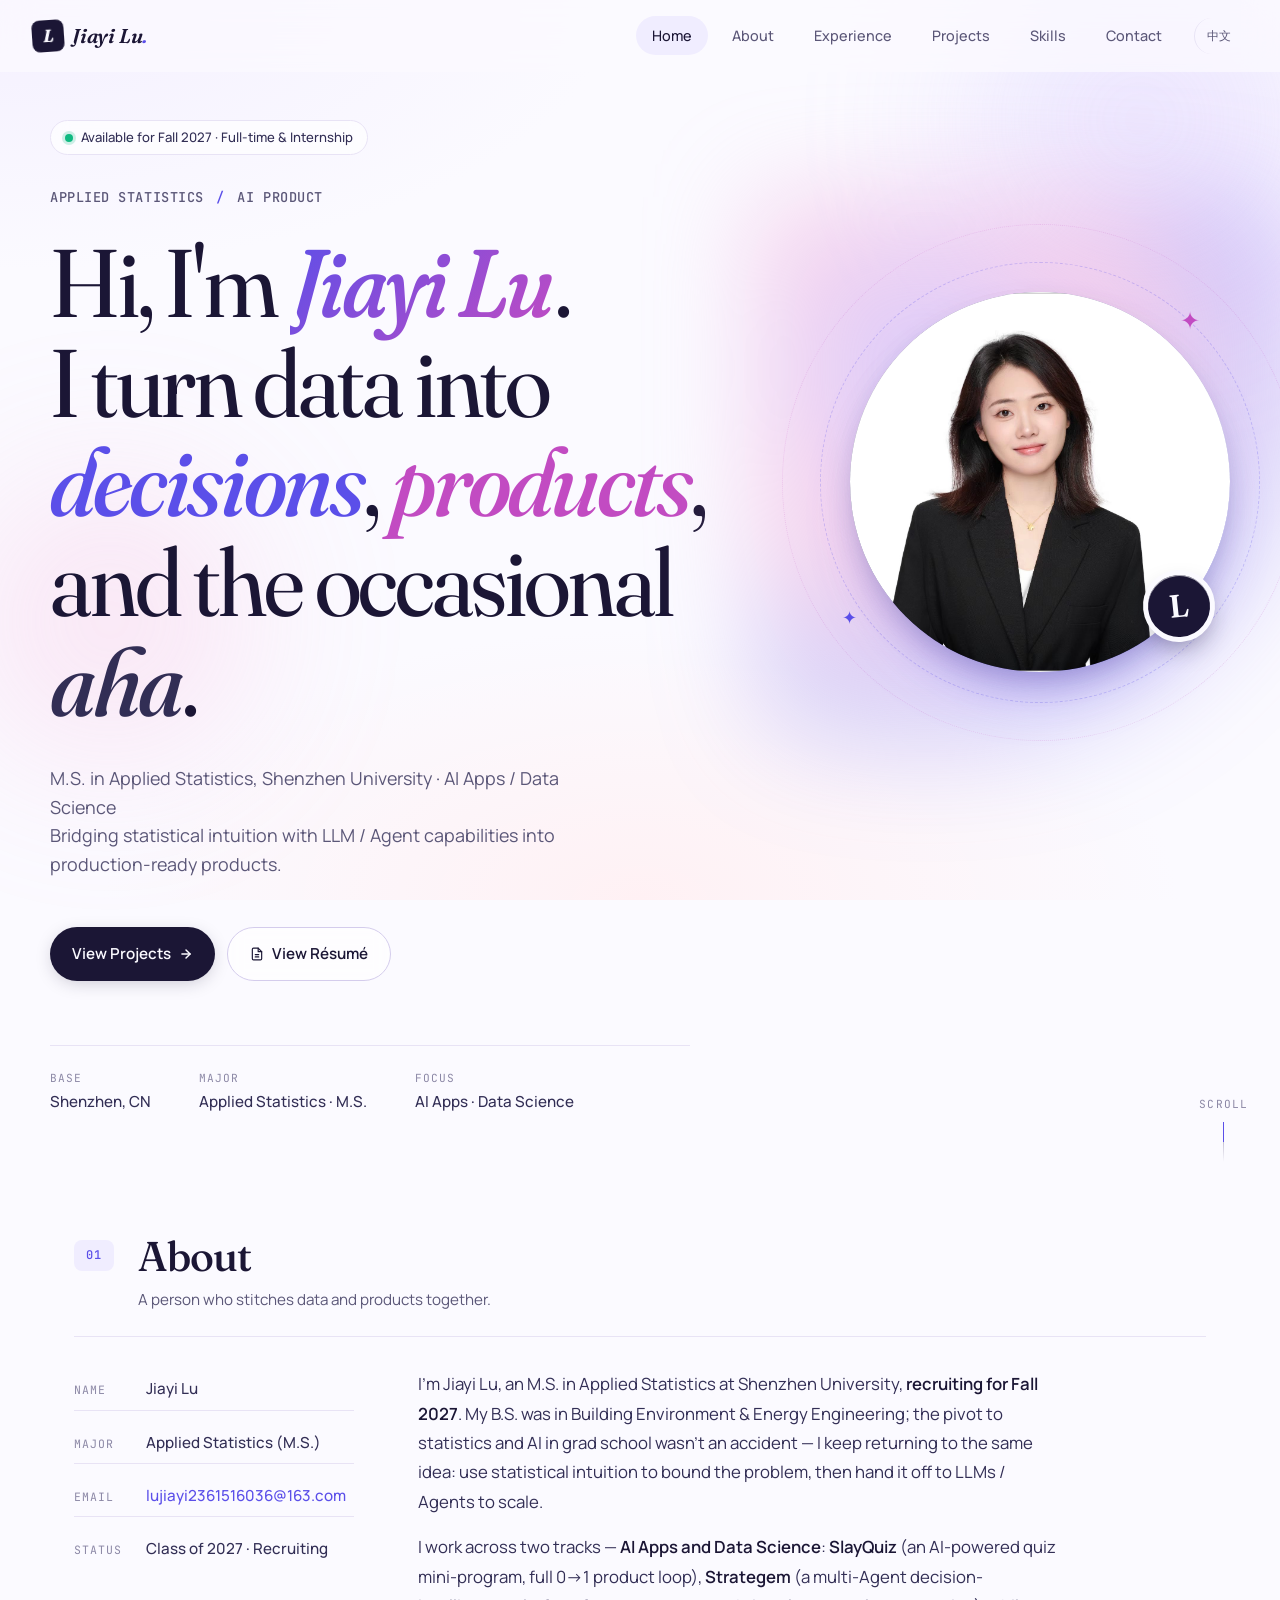
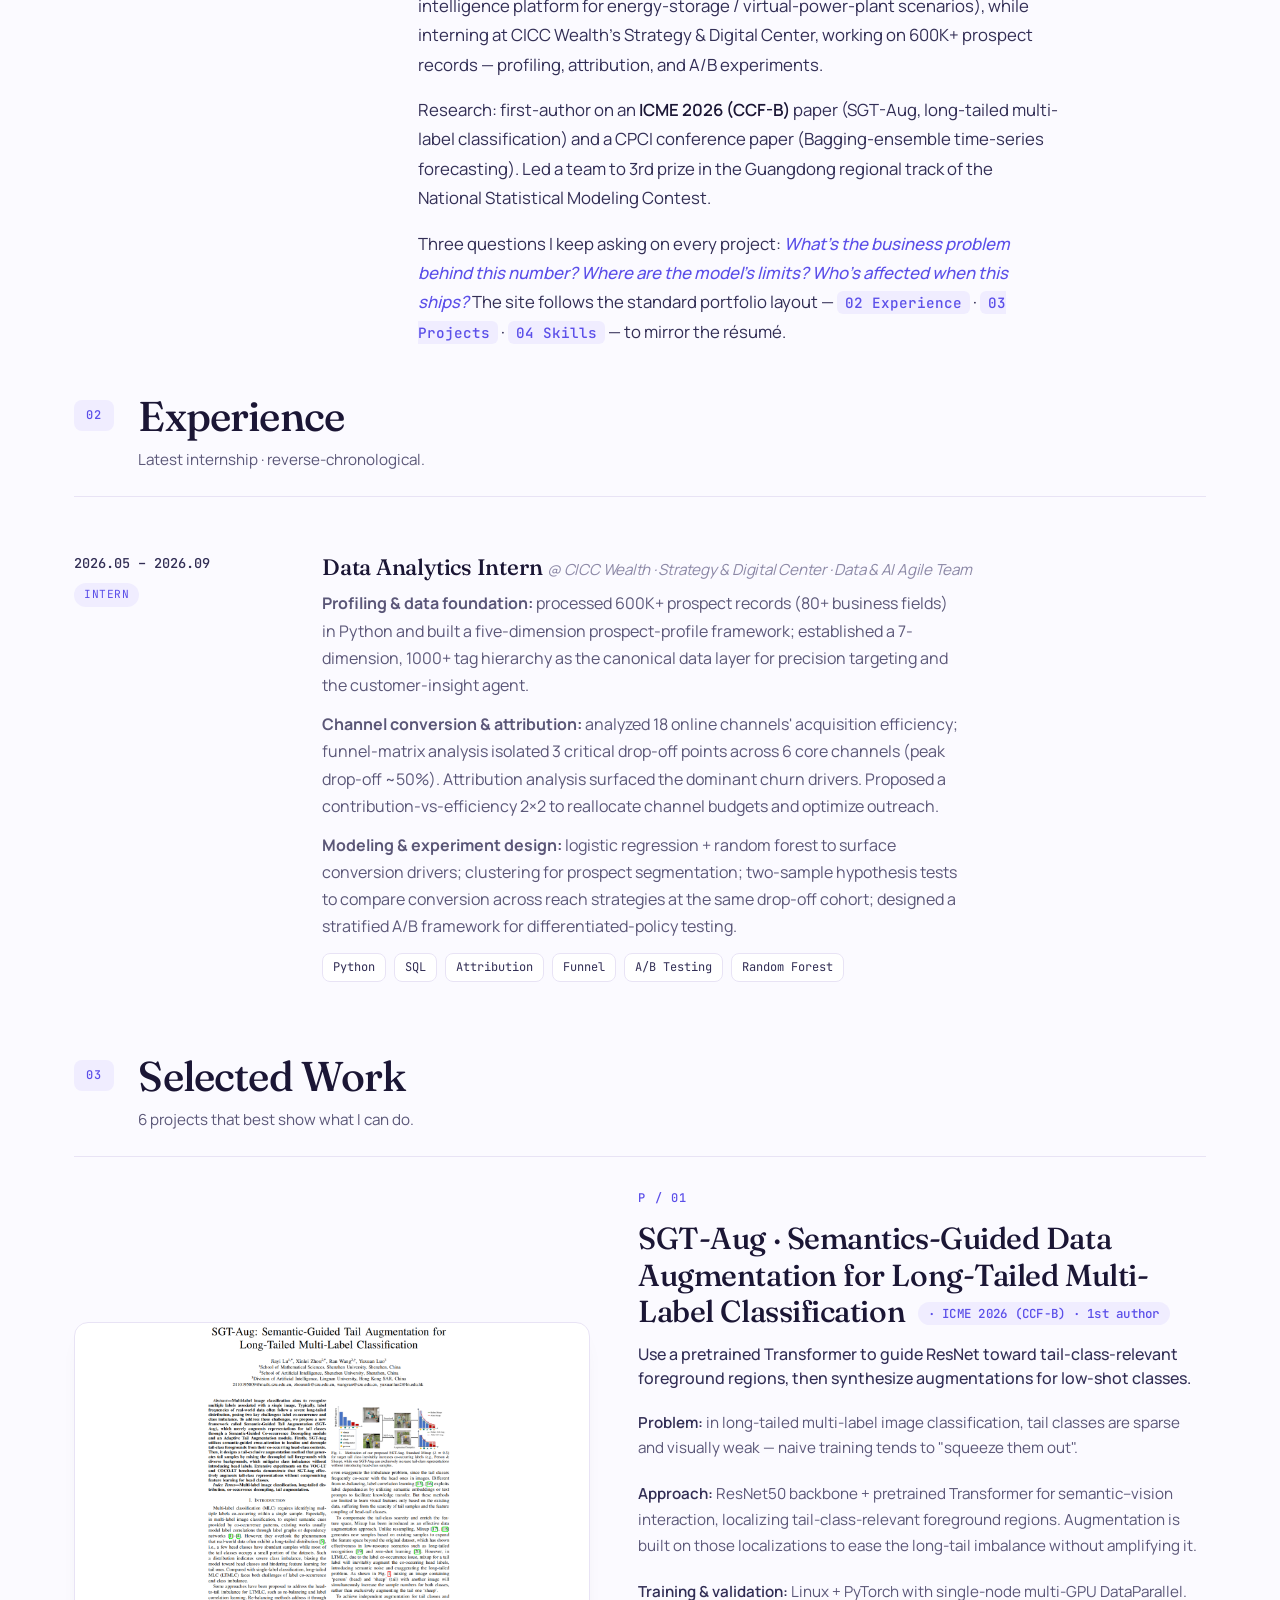
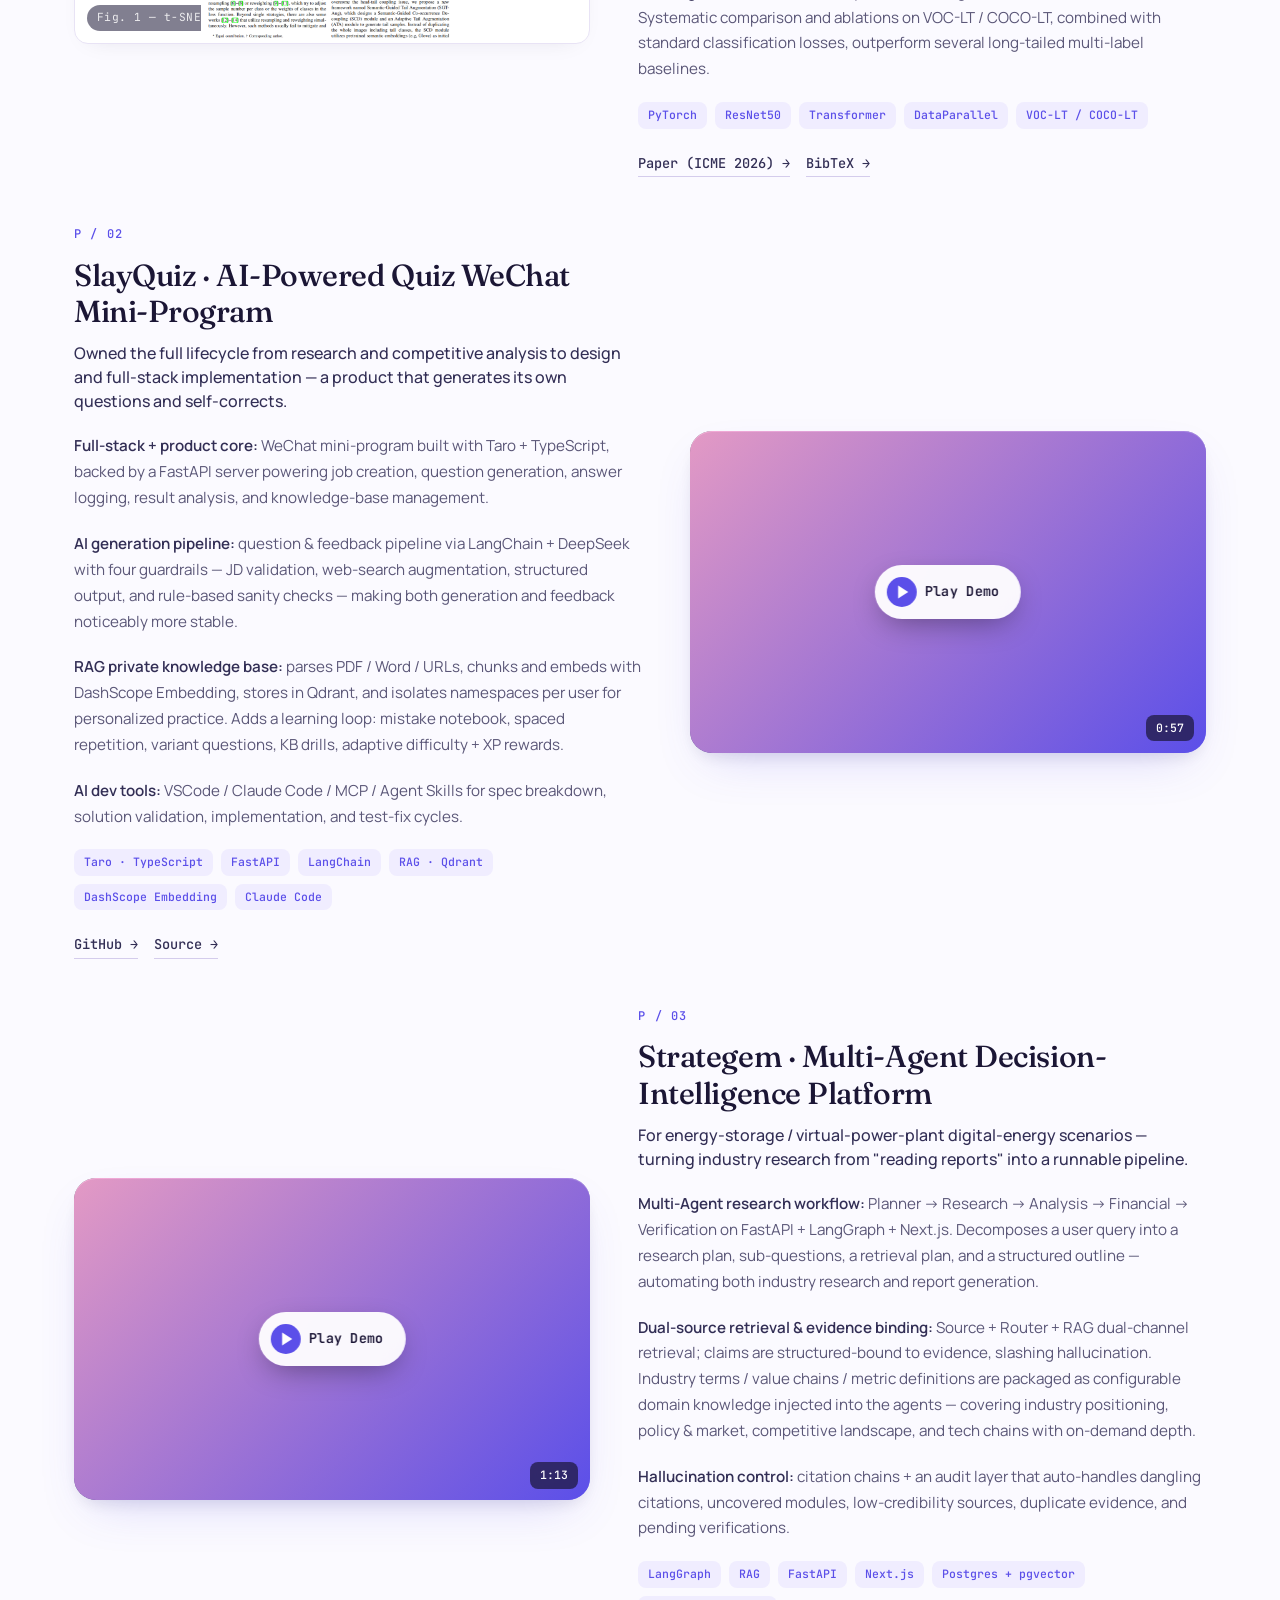
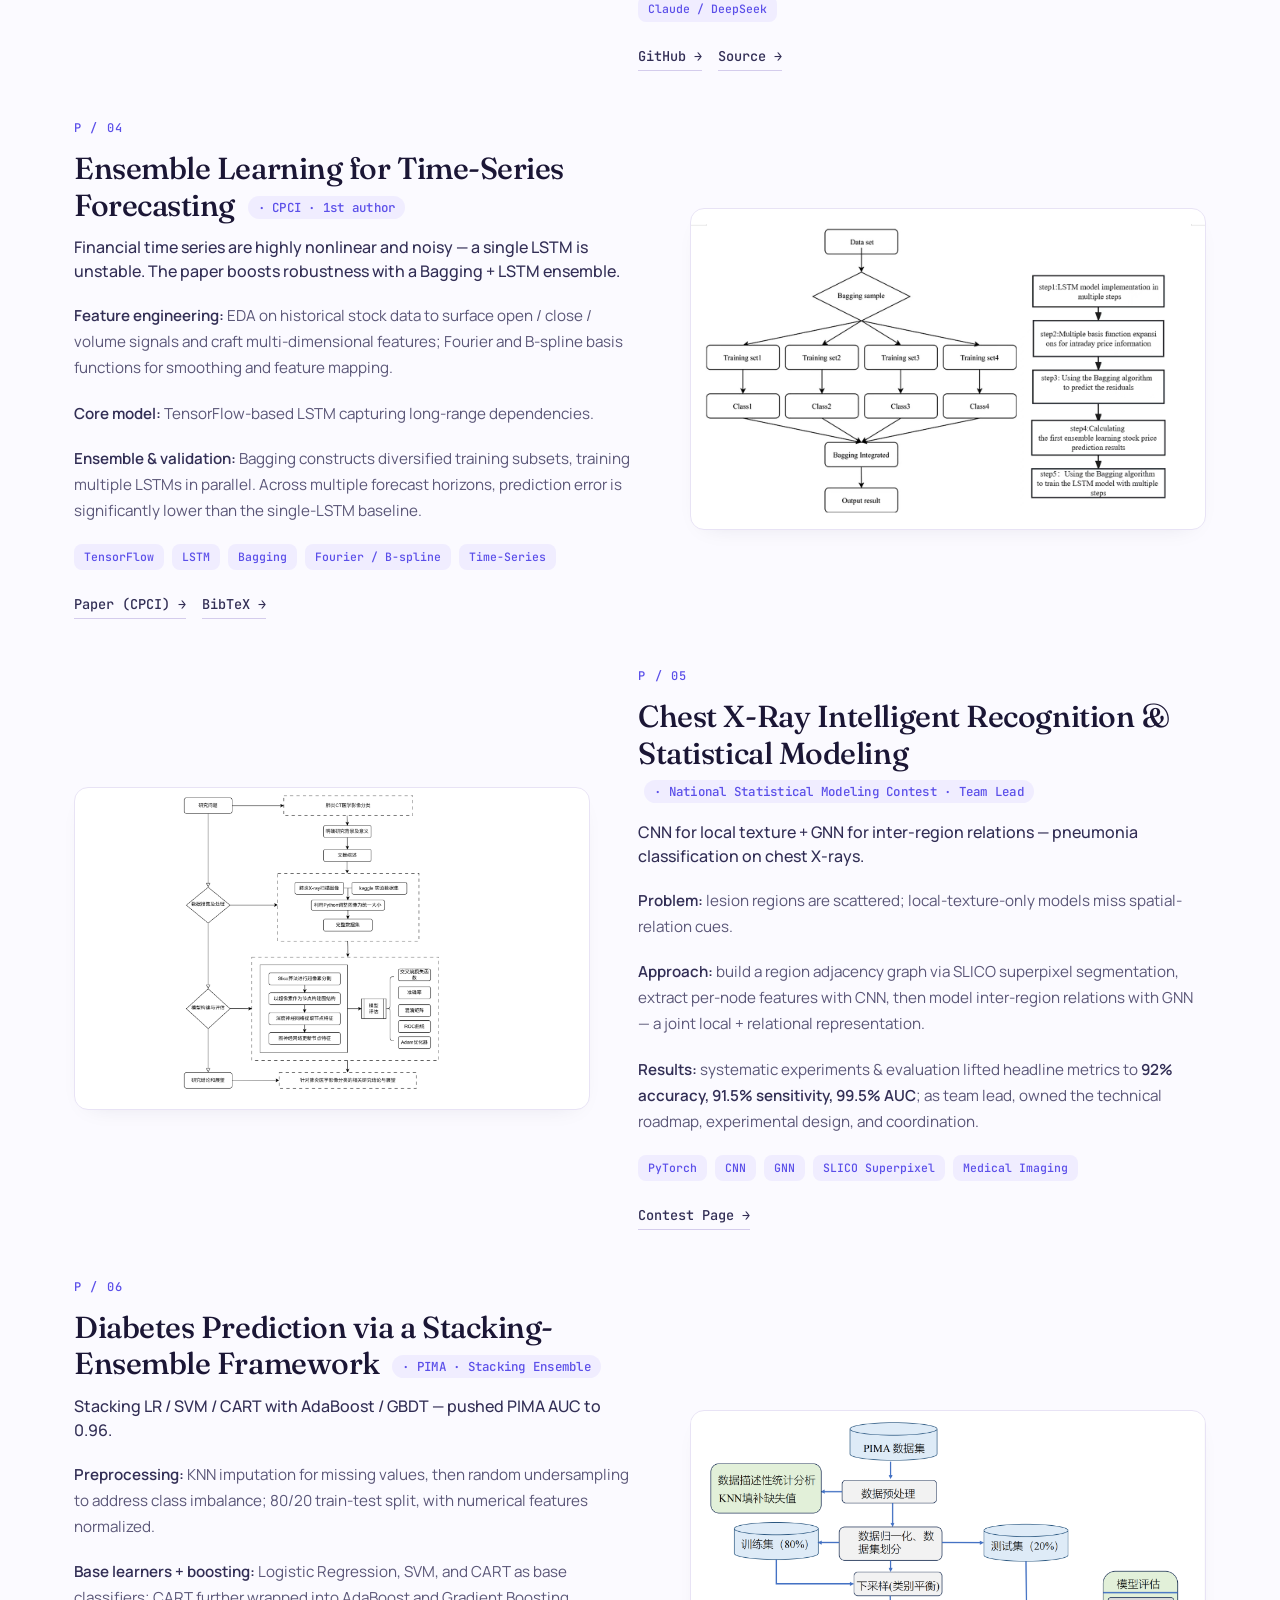
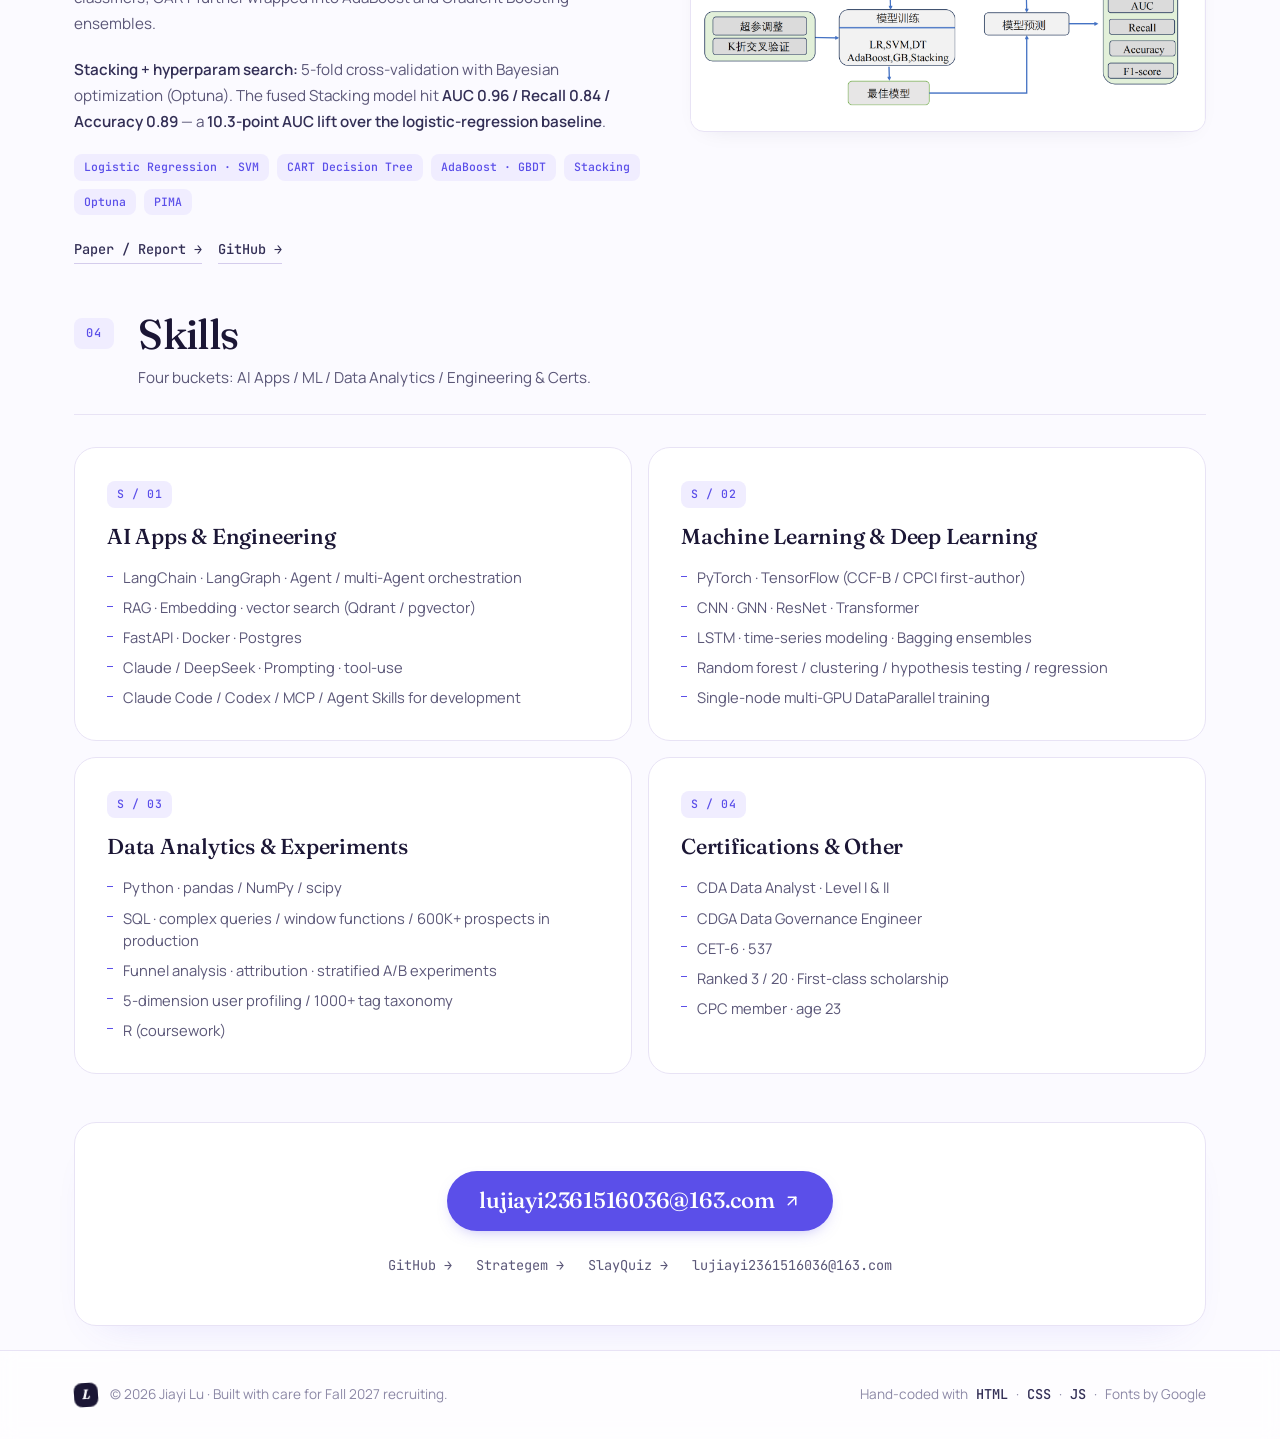
==== en.html @ 05c16c8a "fix: View Resume now shows the resume image (jpg), not PDF iframe - Switched data-resume-src from .p" ====
<!DOCTYPE html>
<html lang="en">
<head>
    <meta charset="UTF-8" />
    <meta name="viewport" content="width=device-width, initial-scale=1.0" />
    <title>Jiayi Lu — AI Apps / Data Science / Applied Stats</title>
    <meta name="description" content="M.S. in Applied Statistics at Shenzhen University · AI Apps / Data Science. Bridging statistical intuition with LLM / Agent capabilities into production-ready products." />
    <link rel="icon" href="data:image/svg+xml,%3Csvg xmlns='http://www.w3.org/2000/svg' viewBox='0 0 100 100'%3E%3Ctext y='.9em' font-size='90' font-family='serif' font-weight='700'%3EL%3C/text%3E%3C/svg%3E" />

    <!-- Fonts -->
    <link rel="preconnect" href="https://fonts.googleapis.com" />
    <link rel="preconnect" href="https://fonts.gstatic.com" crossorigin />
    <link
        href="https://fonts.googleapis.com/css2?family=Fraunces:opsz,wght,SOFT,WONK@9..144,300..900,0..100,0..1&family=Manrope:wght@300;400;500;600;700&family=JetBrains+Mono:wght@400;500&family=Noto+Sans+SC:wght@300;400;500;600;700&display=swap"
        rel="stylesheet"
    />

    <link rel="stylesheet" href="styles.css" />
</head>
<body>
    <!-- Decorative grain overlay (avoids flat AI gradient look) -->
    <div class="grain-overlay" aria-hidden="true"></div>

    <!-- Decorative gradient blobs -->
    <div class="bg-blob bg-blob-1" aria-hidden="true"></div>
    <div class="bg-blob bg-blob-2" aria-hidden="true"></div>

    <!-- ============================================ -->
    <!-- HEADER — Top-right module navigation          -->
    <!-- ============================================ -->
    <header class="site-header">
        <a href="#home" class="brand" aria-label="Back to top">
            <span class="brand-mark">L</span>
            <span class="brand-text">Jiayi Lu<span class="brand-dot">.</span></span>
        </a>

        <nav class="site-nav" aria-label="Primary navigation">
            <a href="#home" class="nav-link active">Home</a>
            <a href="#about" class="nav-link">About</a>
            <a href="#experience" class="nav-link">Experience</a>
            <a href="#projects" class="nav-link">Projects</a>
            <a href="#skills" class="nav-link">Skills</a>
            <a href="#contact" class="nav-link">Contact</a>
            <a href="index.html" class="nav-link nav-link-lang" hreflang="zh-CN">中文</a>
        </nav>

        <button class="nav-toggle" aria-label="Open menu" aria-expanded="false">
            <span></span><span></span><span></span>
        </button>
    </header>

    <main>
        <!-- ============================================ -->
        <!-- HERO                                          -->
        <!-- ============================================ -->
        <section id="home" class="hero">
            <div class="hero-inner">
                <div class="hero-content">
                    <div class="hero-status" data-anim="fade-up">
                        <span class="status-dot" aria-hidden="true"></span>
                        <span>Available for Fall 2027 · Full-time & Internship</span>
                    </div>

                    <p class="hero-eyebrow" data-anim="fade-up" data-delay="100">
                        Applied Statistics <span class="hero-divider">/</span> AI Product
                    </p>

                    <div class="hero-title-row">
                        <h1 class="hero-title" data-anim="fade-up" data-delay="200">
                            <span class="hero-line">Hi, I'm <em class="hero-name">Jiayi Lu</em>.</span>
                            <span class="hero-line">I turn data into</span>
                            <span class="hero-line">
                                <span class="hero-accent">decisions</span>,
                                <span class="hero-accent-2">products</span>,
                            </span>
                            <span class="hero-line">and the occasional <em class="hero-italic">aha</em>.</span>
                        </h1>

                        <div class="hero-portrait" data-anim="fade-up" data-delay="300">
                            <div class="portrait-decor" aria-hidden="true">
                                <span class="portrait-ring portrait-ring-1"></span>
                                <span class="portrait-ring portrait-ring-2"></span>
                                <span class="portrait-glow"></span>
                                <span class="portrait-sparkle portrait-sparkle-1">✦</span>
                                <span class="portrait-sparkle portrait-sparkle-2">✦</span>
                            </div>
                            <div class="portrait-frame">
                                <img src="assets/avatar.jpg" alt="Jiayi Lu portrait" class="portrait-img" />
                            </div>
                            <span class="portrait-tag" aria-label="L monogram">
                                <em>L</em>
                            </span>
                        </div>
                    </div>

                    <p class="hero-tagline" data-anim="fade-up" data-delay="300">
                        M.S. in Applied Statistics, Shenzhen University · AI Apps / Data Science<br />
                        Bridging statistical intuition with LLM / Agent capabilities into production-ready products.
                    </p>

                    <div class="hero-ctas" data-anim="fade-up" data-delay="400">
                        <a href="#projects" class="btn btn-primary">
                            <span>View Projects</span>
                            <svg width="14" height="14" viewBox="0 0 24 24" fill="none" stroke="currentColor" stroke-width="2.5" stroke-linecap="round" stroke-linejoin="round" aria-hidden="true"><line x1="5" y1="12" x2="19" y2="12"></line><polyline points="12 5 19 12 12 19"></polyline></svg>
                        </a>
                        <button type="button" class="btn btn-ghost" data-resume data-resume-src="assets/resume-zh.jpg" data-resume-title="Jiayi Lu · Résumé" data-resume-caption="Scroll to zoom · drag to pan · no download required">
                            <svg width="14" height="14" viewBox="0 0 24 24" fill="none" stroke="currentColor" stroke-width="2" stroke-linecap="round" stroke-linejoin="round" aria-hidden="true">
                                <path d="M14 2H6a2 2 0 0 0-2 2v16a2 2 0 0 0 2 2h12a2 2 0 0 0 2-2V8z"></path>
                                <polyline points="14 2 14 8 20 8"></polyline>
                                <line x1="9" y1="13" x2="15" y2="13"></line>
                                <line x1="9" y1="17" x2="15" y2="17"></line>
                            </svg>
                            <span>View Résumé</span>
                        </button>
                    </div>

                    <ul class="hero-meta" data-anim="fade-up" data-delay="500">
                        <li><span class="meta-label">Base</span><span class="meta-value">Shenzhen, CN</span></li>
                        <li><span class="meta-label">Major</span><span class="meta-value">Applied Statistics · M.S.</span></li>
                        <li><span class="meta-label">Focus</span><span class="meta-value">AI Apps · Data Science</span></li>
                    </ul>
                </div>
            </div>

            <a href="#about" class="hero-scroll" aria-label="Scroll down">
                <span>Scroll</span>
                <span class="scroll-line" aria-hidden="true"></span>
            </a>
        </section>

        <!-- ============================================ -->
        <!-- ABOUT                                          -->
        <!-- ============================================ -->
        <section id="about" class="section about">
            <div class="container">
                <div class="section-head">
                    <span class="section-num">01</span>
                    <div>
                        <h2 class="section-title">About</h2>
                        <p class="section-sub">A person who stitches data and products together.</p>
                    </div>
                </div>

                <div class="about-grid">
                    <aside class="about-meta">
                        <dl>
                            <div><dt>Name</dt><dd>Jiayi Lu</dd></div>
                            <div><dt>Major</dt><dd>Applied Statistics (M.S.)</dd></div>
                            <div><dt>Email</dt><dd><a href="mailto:lujiayi2361516036@163.com">lujiayi2361516036@163.com</a></dd></div>
                            <div><dt>Status</dt><dd>Class of 2027 · Recruiting</dd></div>
                        </dl>
                    </aside>

                    <div class="about-text">
                        <p>
                            I'm Jiayi Lu, an M.S. in Applied Statistics at Shenzhen University, <strong>recruiting for Fall 2027</strong>.
                            My B.S. was in Building Environment &amp; Energy Engineering; the pivot to statistics and AI in grad school wasn't an accident — I keep returning to the same idea: use statistical intuition to bound the problem, then hand it off to LLMs / Agents to scale.
                        </p>
                        <p>
                            I work across two tracks — <strong>AI Apps and Data Science</strong>:
                            <strong>SlayQuiz</strong> (an AI-powered quiz mini-program, full 0→1 product loop),
                            <strong>Strategem</strong> (a multi-Agent decision-intelligence platform for energy-storage / virtual-power-plant scenarios), while interning at CICC Wealth's Strategy &amp; Digital Center, working on 600K+ prospect records — profiling, attribution, and A/B experiments.
                        </p>
                        <p>
                            Research: first-author on an <strong>ICME 2026 (CCF-B)</strong> paper (SGT-Aug, long-tailed multi-label classification) and a CPCI conference paper (Bagging-ensemble time-series forecasting). Led a team to 3rd prize in the Guangdong regional track of the National Statistical Modeling Contest.
                        </p>
                        <p>
                            Three questions I keep asking on every project: <em>What's the business problem behind this number?</em>
                            <em>Where are the model's limits?</em> <em>Who's affected when this ships?</em>
                            The site follows the standard portfolio layout — <span class="inline-num">02 Experience</span> ·
                            <span class="inline-num">03 Projects</span> ·
                            <span class="inline-num">04 Skills</span> — to mirror the résumé.
                        </p>
                    </div>
                </div>
            </div>
        </section>

        <!-- ============================================ -->
        <!-- EXPERIENCE                                      -->
        <!-- ============================================ -->
        <section id="experience" class="section experience">
            <div class="container">
                <div class="section-head">
                    <span class="section-num">02</span>
                    <div>
                        <h2 class="section-title">Experience</h2>
                        <p class="section-sub">Latest internship · reverse-chronological.</p>
                    </div>
                </div>

                <ol class="exp-list">
                    <li class="exp-item">
                        <div class="exp-period">
                            <span class="exp-year">2026.05 – 2026.09</span>
                            <span class="exp-tag">Intern</span>
                        </div>
                        <div class="exp-body">
                            <h3 class="exp-role">Data Analytics Intern <span class="exp-at">@ CICC Wealth · Strategy &amp; Digital Center · Data &amp; AI Agile Team</span></h3>
                            <p class="exp-desc">
                                <strong>Profiling &amp; data foundation:</strong> processed 600K+ prospect records (80+ business fields) in Python and built a five-dimension prospect-profile framework; established a 7-dimension, 1000+ tag hierarchy as the canonical data layer for precision targeting and the customer-insight agent.
                            </p>
                            <p class="exp-desc">
                                <strong>Channel conversion &amp; attribution:</strong> analyzed 18 online channels' acquisition efficiency; funnel-matrix analysis isolated 3 critical drop-off points across 6 core channels (peak drop-off ~50%). Attribution analysis surfaced the dominant churn drivers. Proposed a contribution-vs-efficiency 2×2 to reallocate channel budgets and optimize outreach.
                            </p>
                            <p class="exp-desc">
                                <strong>Modeling &amp; experiment design:</strong> logistic regression + random forest to surface conversion drivers; clustering for prospect segmentation; two-sample hypothesis tests to compare conversion across reach strategies at the same drop-off cohort; designed a stratified A/B framework for differentiated-policy testing.
                            </p>
                            <ul class="exp-tags">
                                <li>Python</li>
                                <li>SQL</li>
                                <li>Attribution</li>
                                <li>Funnel</li>
                                <li>A/B Testing</li>
                                <li>Random Forest</li>
                            </ul>
                        </div>
                    </li>
                </ol>
            </div>
        </section>

        <!-- ============================================ -->
        <!-- PROJECTS                                        -->
        <!-- ============================================ -->
        <section id="projects" class="section projects">
            <div class="container">
                <div class="section-head">
                    <span class="section-num">03</span>
                    <div>
                        <h2 class="section-title">Selected Work</h2>
                        <p class="section-sub">6 projects that best show what I can do.</p>
                    </div>
                </div>

                <ul class="project-list">

                    <!-- P/01  SGT-Aug — ICME 2026 CCF-B (paper figure) -->
                    <li class="project-item">
                        <div class="project-visual project-visual--img" data-lightbox="image" data-lightbox-src="assets/projects/sgt-aug-figure.png" data-lightbox-caption="SGT-Aug · Fig. 1 — t-SNE &amp; Class Activation">
                            <img src="assets/projects/sgt-aug-figure.png" alt="SGT-Aug paper figure: t-SNE embedding (left) and class activation (right)" loading="lazy" />
                            <span class="project-visual-caption">Fig. 1 — t-SNE &amp; Class Activation</span>
                            <span class="project-zoom" aria-hidden="true">
                                <svg width="12" height="12" viewBox="0 0 24 24" fill="none" stroke="currentColor" stroke-width="2.2" stroke-linecap="round" stroke-linejoin="round"><circle cx="11" cy="11" r="7"></circle><line x1="21" y1="21" x2="16.65" y2="16.65"></line><line x1="11" y1="8" x2="11" y2="14"></line><line x1="8" y1="11" x2="14" y2="11"></line></svg>
                                View
                            </span>
                        </div>
                        <div class="project-info">
                            <span class="project-num">P / 01</span>
                            <h3 class="project-title">SGT-Aug · Semantics-Guided Data Augmentation for Long-Tailed Multi-Label Classification <span class="project-pub">· ICME 2026 (CCF-B) · 1st author</span></h3>
                            <p class="project-sub">Use a pretrained Transformer to guide ResNet toward tail-class-relevant foreground regions, then synthesize augmentations for low-shot classes.</p>
                            <p class="project-desc">
                                <strong>Problem:</strong> in long-tailed multi-label image classification, tail classes are sparse and visually weak — naive training tends to "squeeze them out".
                            </p>
                            <p class="project-desc">
                                <strong>Approach:</strong> ResNet50 backbone + pretrained Transformer for semantic–vision interaction, localizing tail-class-relevant foreground regions. Augmentation is built on those localizations to ease the long-tail imbalance without amplifying it.
                            </p>
                            <p class="project-desc">
                                <strong>Training &amp; validation:</strong> Linux + PyTorch with single-node multi-GPU DataParallel. Systematic comparison and ablations on VOC-LT / COCO-LT, combined with standard classification losses, outperform several long-tailed multi-label baselines.
                            </p>
                            <ul class="project-tags">
                                <li>PyTorch</li>
                                <li>ResNet50</li>
                                <li>Transformer</li>
                                <li>DataParallel</li>
                                <li>VOC-LT / COCO-LT</li>
                            </ul>
                            <div class="project-links">
                                <a href="#" class="project-link">Paper (ICME 2026) →</a>
                                <a href="#" class="project-link project-link-external">BibTeX →</a>
                            </div>
                        </div>
                    </li>

                    <!-- P/02  SlayQuiz — WeChat mini-program (with video) -->
                    <li class="project-item">
                        <div class="project-visual project-visual--video" data-lightbox="video" data-lightbox-src="assets/videos/slayquiz-demo.mp4" data-lightbox-title="SlayQuiz · AI-Powered Quiz WeChat Mini-Program Demo" data-lightbox-caption="AI question generation → answering → mistake book + adaptive difficulty · full flow 0:57">
                            <video
                                class="project-video"
                                poster=""
                                preload="metadata"
                                playsinline
                                muted
                                controls
                                data-project-video
                            >
                                <source src="assets/videos/slayquiz-demo.mp4" type="video/mp4" />
                                Your browser does not support the video tag.
                            </video>

                            <button type="button" class="project-play" data-play aria-label="Play SlayQuiz demo video">
                                <span class="play-icon" aria-hidden="true">
                                    <svg width="22" height="22" viewBox="0 0 24 24" fill="currentColor">
                                        <path d="M8 5v14l11-7z"/>
                                    </svg>
                                </span>
                                <span class="play-text">Play Demo</span>
                            </button>

                            <span class="project-time" aria-hidden="true">0:57</span>

                            <span class="project-zoom" aria-hidden="true">
                                <svg width="12" height="12" viewBox="0 0 24 24" fill="none" stroke="currentColor" stroke-width="2.2" stroke-linecap="round" stroke-linejoin="round"><polyline points="15 3 21 3 21 9"></polyline><polyline points="9 21 3 21 3 15"></polyline><line x1="21" y1="3" x2="14" y2="10"></line><line x1="3" y1="21" x2="10" y2="14"></line></svg>
                                Full
                            </span>
                        </div>
                        <div class="project-info">
                            <span class="project-num">P / 02</span>
                            <h3 class="project-title">SlayQuiz · AI-Powered Quiz WeChat Mini-Program</h3>
                            <p class="project-sub">Owned the full lifecycle from research and competitive analysis to design and full-stack implementation — a product that generates its own questions and self-corrects.</p>
                            <p class="project-desc">
                                <strong>Full-stack + product core:</strong> WeChat mini-program built with Taro + TypeScript, backed by a FastAPI server powering job creation, question generation, answer logging, result analysis, and knowledge-base management.
                            </p>
                            <p class="project-desc">
                                <strong>AI generation pipeline:</strong> question &amp; feedback pipeline via LangChain + DeepSeek with four guardrails — JD validation, web-search augmentation, structured output, and rule-based sanity checks — making both generation and feedback noticeably more stable.
                            </p>
                            <p class="project-desc">
                                <strong>RAG private knowledge base:</strong> parses PDF / Word / URLs, chunks and embeds with DashScope Embedding, stores in Qdrant, and isolates namespaces per user for personalized practice. Adds a learning loop: mistake notebook, spaced repetition, variant questions, KB drills, adaptive difficulty + XP rewards.
                            </p>
                            <p class="project-desc">
                                <strong>AI dev tools:</strong> VSCode / Claude Code / MCP / Agent Skills for spec breakdown, solution validation, implementation, and test-fix cycles.
                            </p>
                            <ul class="project-tags">
                                <li>Taro · TypeScript</li>
                                <li>FastAPI</li>
                                <li>LangChain</li>
                                <li>RAG · Qdrant</li>
                                <li>DashScope Embedding</li>
                                <li>Claude Code</li>
                            </ul>
                            <div class="project-links">
                                <a href="https://github.com/luck67-svg/SlayQuiz.git" target="_blank" rel="noopener noreferrer" class="project-link">GitHub →</a>
                                <a href="https://github.com/luck67-svg/SlayQuiz.git" target="_blank" rel="noopener noreferrer" class="project-link project-link-external">Source →</a>
                            </div>
                        </div>
                    </li>

                    <!-- P/03  Strategem — Multi-Agent Platform (with video) -->
                    <li class="project-item">
                        <div class="project-visual project-visual--video" data-lightbox="video" data-lightbox-src="assets/videos/strategem-demo.mp4" data-lightbox-title="Strategem · Multi-Agent Decision-Intelligence Platform Demo" data-lightbox-caption="Planner → Research → Analysis → Financial → Verification · multi-Agent pipeline 1:13">
                            <video
                                class="project-video"
                                poster=""
                                preload="metadata"
                                playsinline
                                muted
                                controls
                                data-project-video
                            >
                                <source src="assets/videos/strategem-demo.mp4" type="video/mp4" />
                                Your browser does not support the video tag.
                            </video>

                            <button type="button" class="project-play" data-play aria-label="Play Strategem demo video">
                                <span class="play-icon" aria-hidden="true">
                                    <svg width="22" height="22" viewBox="0 0 24 24" fill="currentColor">
                                        <path d="M8 5v14l11-7z"/>
                                    </svg>
                                </span>
                                <span class="play-text">Play Demo</span>
                            </button>

                            <span class="project-time" aria-hidden="true">1:13</span>

                            <span class="project-zoom" aria-hidden="true">
                                <svg width="12" height="12" viewBox="0 0 24 24" fill="none" stroke="currentColor" stroke-width="2.2" stroke-linecap="round" stroke-linejoin="round"><polyline points="15 3 21 3 21 9"></polyline><polyline points="9 21 3 21 3 15"></polyline><line x1="21" y1="3" x2="14" y2="10"></line><line x1="3" y1="21" x2="10" y2="14"></line></svg>
                                Full
                            </span>
                        </div>
                        <div class="project-info">
                            <span class="project-num">P / 03</span>
                            <h3 class="project-title">Strategem · Multi-Agent Decision-Intelligence Platform</h3>
                            <p class="project-sub">For energy-storage / virtual-power-plant digital-energy scenarios — turning industry research from "reading reports" into a runnable pipeline.</p>
                            <p class="project-desc">
                                <strong>Multi-Agent research workflow:</strong> Planner → Research → Analysis → Financial → Verification on FastAPI + LangGraph + Next.js. Decomposes a user query into a research plan, sub-questions, a retrieval plan, and a structured outline — automating both industry research and report generation.
                            </p>
                            <p class="project-desc">
                                <strong>Dual-source retrieval &amp; evidence binding:</strong> Source + Router + RAG dual-channel retrieval; claims are structured-bound to evidence, slashing hallucination. Industry terms / value chains / metric definitions are packaged as configurable domain knowledge injected into the agents — covering industry positioning, policy &amp; market, competitive landscape, and tech chains with on-demand depth.
                            </p>
                            <p class="project-desc">
                                <strong>Hallucination control:</strong> citation chains + an audit layer that auto-handles dangling citations, uncovered modules, low-credibility sources, duplicate evidence, and pending verifications.
                            </p>
                            <ul class="project-tags">
                                <li>LangGraph</li>
                                <li>RAG</li>
                                <li>FastAPI</li>
                                <li>Next.js</li>
                                <li>Postgres + pgvector</li>
                                <li>Claude / DeepSeek</li>
                            </ul>
                            <div class="project-links">
                                <a href="https://github.com/luck67-svg/Strategem.git" target="_blank" rel="noopener noreferrer" class="project-link">GitHub →</a>
                                <a href="https://github.com/luck67-svg/Strategem.git" target="_blank" rel="noopener noreferrer" class="project-link project-link-external">Source →</a>
                            </div>
                        </div>
                    </li>

                    <!-- P/04  LSTM Ensemble Time-Series Forecasting — CPCI 1st author (flowchart) -->
                    <li class="project-item">
                        <div class="project-visual project-visual--img" data-lightbox="image" data-lightbox-src="assets/projects/lstm-bagging.png" data-lightbox-caption="LSTM + Bagging ensemble time-series forecasting pipeline">
                            <img src="assets/projects/lstm-bagging.png" alt="LSTM + Bagging ensemble time-series forecasting pipeline" loading="lazy" />
                            <span class="project-zoom" aria-hidden="true">
                                <svg width="12" height="12" viewBox="0 0 24 24" fill="none" stroke="currentColor" stroke-width="2.2" stroke-linecap="round" stroke-linejoin="round"><circle cx="11" cy="11" r="7"></circle><line x1="21" y1="21" x2="16.65" y2="16.65"></line><line x1="11" y1="8" x2="11" y2="14"></line><line x1="8" y1="11" x2="14" y2="11"></line></svg>
                                View
                            </span>
                        </div>
                        <div class="project-info">
                            <span class="project-num">P / 04</span>
                            <h3 class="project-title">Ensemble Learning for Time-Series Forecasting <span class="project-pub">· CPCI · 1st author</span></h3>
                            <p class="project-sub">Financial time series are highly nonlinear and noisy — a single LSTM is unstable. The paper boosts robustness with a Bagging + LSTM ensemble.</p>
                            <p class="project-desc">
                                <strong>Feature engineering:</strong> EDA on historical stock data to surface open / close / volume signals and craft multi-dimensional features; Fourier and B-spline basis functions for smoothing and feature mapping.
                            </p>
                            <p class="project-desc">
                                <strong>Core model:</strong> TensorFlow-based LSTM capturing long-range dependencies.
                            </p>
                            <p class="project-desc">
                                <strong>Ensemble &amp; validation:</strong> Bagging constructs diversified training subsets, training multiple LSTMs in parallel. Across multiple forecast horizons, prediction error is significantly lower than the single-LSTM baseline.
                            </p>
                            <ul class="project-tags">
                                <li>TensorFlow</li>
                                <li>LSTM</li>
                                <li>Bagging</li>
                                <li>Fourier / B-spline</li>
                                <li>Time-Series</li>
                            </ul>
                            <div class="project-links">
                                <a href="#" class="project-link">Paper (CPCI) →</a>
                                <a href="#" class="project-link project-link-external">BibTeX →</a>
                            </div>
                        </div>
                    </li>

                    <!-- P/05  Chest X-Ray — National Statistical Modeling Contest (flowchart) -->
                    <li class="project-item">
                        <div class="project-visual project-visual--img" data-lightbox="image" data-lightbox-src="assets/projects/pneumonia-flow.png" data-lightbox-caption="Chest X-ray intelligent recognition methodology flowchart">
                            <img src="assets/projects/pneumonia-flow.png" alt="Chest X-ray intelligent recognition methodology flowchart" loading="lazy" />
                            <span class="project-zoom" aria-hidden="true">
                                <svg width="12" height="12" viewBox="0 0 24 24" fill="none" stroke="currentColor" stroke-width="2.2" stroke-linecap="round" stroke-linejoin="round"><circle cx="11" cy="11" r="7"></circle><line x1="21" y1="21" x2="16.65" y2="16.65"></line><line x1="11" y1="8" x2="11" y2="14"></line><line x1="8" y1="11" x2="14" y2="11"></line></svg>
                                View
                            </span>
                        </div>
                        <div class="project-info">
                            <span class="project-num">P / 05</span>
                            <h3 class="project-title">Chest X-Ray Intelligent Recognition &amp; Statistical Modeling <span class="project-pub">· National Statistical Modeling Contest · Team Lead</span></h3>
                            <p class="project-sub">CNN for local texture + GNN for inter-region relations — pneumonia classification on chest X-rays.</p>
                            <p class="project-desc">
                                <strong>Problem:</strong> lesion regions are scattered; local-texture-only models miss spatial-relation cues.
                            </p>
                            <p class="project-desc">
                                <strong>Approach:</strong> build a region adjacency graph via SLICO superpixel segmentation, extract per-node features with CNN, then model inter-region relations with GNN — a joint local + relational representation.
                            </p>
                            <p class="project-desc">
                                <strong>Results:</strong> systematic experiments &amp; evaluation lifted headline metrics to <strong>92% accuracy, 91.5% sensitivity, 99.5% AUC</strong>; as team lead, owned the technical roadmap, experimental design, and coordination.
                            </p>
                            <ul class="project-tags">
                                <li>PyTorch</li>
                                <li>CNN</li>
                                <li>GNN</li>
                                <li>SLICO Superpixel</li>
                                <li>Medical Imaging</li>
                            </ul>
                            <div class="project-links">
                                <a href="#" class="project-link">Contest Page →</a>
                            </div>
                        </div>
                    </li>

                    <!-- P/06  Diabetes Prediction via Stacking-Ensemble Framework (new) -->
                    <li class="project-item">
                        <div class="project-visual project-visual--img" data-lightbox="image" data-lightbox-src="assets/projects/diabetes-flow.png" data-lightbox-caption="Stacking-ensemble diabetes prediction pipeline">
                            <img src="assets/projects/diabetes-flow.png" alt="Stacking-ensemble diabetes prediction pipeline" loading="lazy" />
                            <span class="project-zoom" aria-hidden="true">
                                <svg width="12" height="12" viewBox="0 0 24 24" fill="none" stroke="currentColor" stroke-width="2.2" stroke-linecap="round" stroke-linejoin="round"><circle cx="11" cy="11" r="7"></circle><line x1="21" y1="21" x2="16.65" y2="16.65"></line><line x1="11" y1="8" x2="11" y2="14"></line><line x1="8" y1="11" x2="14" y2="11"></line></svg>
                                View
                            </span>
                        </div>
                        <div class="project-info">
                            <span class="project-num">P / 06</span>
                            <h3 class="project-title">Diabetes Prediction via a Stacking-Ensemble Framework <span class="project-pub">· PIMA · Stacking Ensemble</span></h3>
                            <p class="project-sub">Stacking LR / SVM / CART with AdaBoost / GBDT — pushed PIMA AUC to 0.96.</p>
                            <p class="project-desc">
                                <strong>Preprocessing:</strong> KNN imputation for missing values, then random undersampling to address class imbalance; 80/20 train-test split, with numerical features normalized.
                            </p>
                            <p class="project-desc">
                                <strong>Base learners + boosting:</strong> Logistic Regression, SVM, and CART as base classifiers; CART further wrapped into AdaBoost and Gradient Boosting ensembles.
                            </p>
                            <p class="project-desc">
                                <strong>Stacking + hyperparam search:</strong> 5-fold cross-validation with Bayesian optimization (Optuna). The fused Stacking model hit <strong>AUC 0.96 / Recall 0.84 / Accuracy 0.89</strong> — a <strong>10.3-point AUC lift over the logistic-regression baseline</strong>.
                            </p>
                            <ul class="project-tags">
                                <li>Logistic Regression · SVM</li>
                                <li>CART Decision Tree</li>
                                <li>AdaBoost · GBDT</li>
                                <li>Stacking</li>
                                <li>Optuna</li>
                                <li>PIMA</li>
                            </ul>
                            <div class="project-links">
                                <a href="#" class="project-link">Paper / Report →</a>
                                <a href="#" class="project-link project-link-external">GitHub →</a>
                            </div>
                        </div>
                    </li>

                </ul>
            </div>
        </section>

        <!-- ============================================ -->
        <!-- SKILLS                                          -->
        <!-- ============================================ -->
        <section id="skills" class="section skills">
            <div class="container">
                <div class="section-head">
                    <span class="section-num">04</span>
                    <div>
                        <h2 class="section-title">Skills</h2>
                        <p class="section-sub">Four buckets: AI Apps / ML / Data Analytics / Engineering &amp; Certs.</p>
                    </div>
                </div>

                <div class="skills-grid">
                    <div class="skill-card">
                        <span class="skill-num">S / 01</span>
                        <h3>AI Apps &amp; Engineering</h3>
                        <ul>
                            <li>LangChain · LangGraph · Agent / multi-Agent orchestration</li>
                            <li>RAG · Embedding · vector search (Qdrant / pgvector)</li>
                            <li>FastAPI · Docker · Postgres</li>
                            <li>Claude / DeepSeek · Prompting · tool-use</li>
                            <li>Claude Code / Codex / MCP / Agent Skills for development</li>
                        </ul>
                    </div>

                    <div class="skill-card">
                        <span class="skill-num">S / 02</span>
                        <h3>Machine Learning &amp; Deep Learning</h3>
                        <ul>
                            <li>PyTorch · TensorFlow (CCF-B / CPCI first-author)</li>
                            <li>CNN · GNN · ResNet · Transformer</li>
                            <li>LSTM · time-series modeling · Bagging ensembles</li>
                            <li>Random forest / clustering / hypothesis testing / regression</li>
                            <li>Single-node multi-GPU DataParallel training</li>
                        </ul>
                    </div>

                    <div class="skill-card">
                        <span class="skill-num">S / 03</span>
                        <h3>Data Analytics &amp; Experiments</h3>
                        <ul>
                            <li>Python · pandas / NumPy / scipy</li>
                            <li>SQL · complex queries / window functions / 600K+ prospects in production</li>
                            <li>Funnel analysis · attribution · stratified A/B experiments</li>
                            <li>5-dimension user profiling / 1000+ tag taxonomy</li>
                            <li>R (coursework)</li>
                        </ul>
                    </div>

                    <div class="skill-card">
                        <span class="skill-num">S / 04</span>
                        <h3>Certifications &amp; Other</h3>
                        <ul>
                            <li>CDA Data Analyst · Level I &amp; II</li>
                            <li>CDGA Data Governance Engineer</li>
                            <li>CET-6 · 537</li>
                            <li>Ranked 3 / 20 · First-class scholarship</li>
                            <li>CPC member · age 23</li>
                        </ul>
                    </div>
                </div>
            </div>
        </section>

        <!-- ============================================ -->
        <!-- CONTACT                                         -->
        <!-- ============================================ -->
        <section id="contact" class="section contact">
            <div class="container">
                <div class="contact-bar">
                    <a href="mailto:lujiayi2361516036@163.com" class="contact-bar-email">
                        lujiayi2361516036@163.com
                        <svg width="18" height="18" viewBox="0 0 24 24" fill="none" stroke="currentColor" stroke-width="2" stroke-linecap="round" stroke-linejoin="round" aria-hidden="true"><line x1="7" y1="17" x2="17" y2="7"></line><polyline points="7 7 17 7 17 17"></polyline></svg>
                    </a>

                    <ul class="contact-bar-links">
                        <li><a href="https://github.com/luck67-svg" target="_blank" rel="noopener noreferrer">GitHub →</a></li>
                        <li><a href="https://github.com/luck67-svg/Strategem.git" target="_blank" rel="noopener noreferrer">Strategem →</a></li>
                        <li><a href="https://github.com/luck67-svg/SlayQuiz.git" target="_blank" rel="noopener noreferrer">SlayQuiz →</a></li>
                        <li><a href="mailto:lujiayi2361516036@163.com">lujiayi2361516036@163.com</a></li>
                    </ul>
                </div>
            </div>
        </section>
    </main>

    <!-- ============================================ -->
    <!-- DEMO MODAL                                     -->
    <!-- ============================================ -->
    <div class="demo-modal" id="demoModal" aria-hidden="true" role="dialog" aria-modal="true" aria-labelledby="demoTitle">
        <div class="demo-modal-backdrop" data-demo-close></div>
        <div class="demo-modal-content" role="document">
            <button class="demo-modal-close" type="button" aria-label="Close demo" data-demo-close>
                <svg width="20" height="20" viewBox="0 0 24 24" fill="none" stroke="currentColor" stroke-width="2" stroke-linecap="round" stroke-linejoin="round" aria-hidden="true"><line x1="18" y1="6" x2="6" y2="18"></line><line x1="6" y1="6" x2="18" y2="18"></line></svg>
            </button>
            <div class="demo-modal-video" id="demoVideoContainer">
                <!-- video / iframe injected by JS -->
            </div>
            <div class="demo-modal-info">
                <h3 id="demoTitle" class="demo-modal-title">Demo title</h3>
                <p id="demoDesc" class="demo-modal-desc">Demo description</p>
                <a id="demoExternal" href="#" target="_blank" rel="noopener noreferrer" class="demo-modal-external">
                    Open in new tab →
                </a>
            </div>
        </div>
    </div>

    <footer class="site-footer">
        <div class="container footer-inner">
            <div class="footer-left">
                <span class="brand-mark brand-mark-sm">L</span>
                <span>© 2026 Jiayi Lu · Built with care for Fall 2027 recruiting.</span>
            </div>
            <div class="footer-right">
                <span>Hand-coded with</span>
                <span class="footer-tech">HTML</span>
                <span>·</span>
                <span class="footer-tech">CSS</span>
                <span>·</span>
                <span class="footer-tech">JS</span>
                <span>·</span>
                <span>Fonts by Google</span>
            </div>
        </div>
    </footer>

    <script src="script.js"></script>
</body>
</html>
---- styles.css ----
/* ============================================================
   Lykke · Personal Site
   Inspired by: Maryam Salehi (palette) + Emily Wilson (hero) +
                Brittany Chiang (structure) + SSTR (discipline)
   Type system: Fraunces (display) / Manrope (body) / JetBrains Mono (meta)
   ============================================================ */

/* ----- Design Tokens ---------------------------------------- */
:root {
    /* Colors — soft lavender base, deep ink, sharp indigo accent */
    --bg-base:        #FBFAFF;
    --bg-gradient-1:  #F4F0FF;
    --bg-gradient-2:  #FAF3FF;
    --bg-gradient-3:  #FFF1F4;
    --bg-card:        #FFFFFF;
    --bg-card-soft:   rgba(255, 255, 255, 0.65);

    --ink:            #1B1635;   /* deep ink, slight purple */
    --ink-2:          #322E55;
    --ink-3:          #5B5778;
    --ink-muted:      #8C88A6;
    --ink-faint:      #C7C2D8;

    --accent:         #5B4FE9;   /* primary indigo */
    --accent-2:       #C24BC2;   /* secondary lilac-magenta */
    --accent-soft:    #E5E1FF;
    --accent-tint:    #F0EDFF;

    --border:         #E8E3F5;
    --border-strong:  #D4CCEC;

    /* Typography */
    --font-display:   'Fraunces', 'Noto Serif SC', Georgia, serif;
    --font-body:      'Manrope', 'Noto Sans SC', -apple-system, BlinkMacSystemFont, 'Segoe UI', sans-serif;
    --font-mono:      'JetBrains Mono', 'SF Mono', Consolas, monospace;

    /* Spacing scale */
    --s-1: 4px;
    --s-2: 8px;
    --s-3: 12px;
    --s-4: 16px;
    --s-5: 24px;
    --s-6: 32px;
    --s-7: 48px;
    --s-8: 64px;
    --s-9: 96px;
    --s-10: 128px;

    /* Sizing */
    --container: 1180px;
    --radius-sm: 8px;
    --radius:    14px;
    --radius-lg: 22px;
    --radius-pill: 999px;

    /* Motion */
    --ease: cubic-bezier(0.32, 0.72, 0, 1);
    --t-fast: 150ms;
    --t-med:  300ms;
    --t-slow: 600ms;
}

/* ----- Reset ------------------------------------------------- */
*, *::before, *::after { box-sizing: border-box; }
* { margin: 0; padding: 0; }
html { scroll-behavior: smooth; -webkit-text-size-adjust: 100%; }
body {
    font-family: var(--font-body);
    font-size: 16px;
    line-height: 1.6;
    color: var(--ink);
    background: var(--bg-base);
    overflow-x: hidden;
    -webkit-font-smoothing: antialiased;
    -moz-osx-font-smoothing: grayscale;
    min-height: 100vh;
    position: relative;
}
img, svg { display: block; max-width: 100%; }
a { color: inherit; text-decoration: none; }
button { font: inherit; cursor: pointer; border: none; background: transparent; color: inherit; }
ul, ol { list-style: none; }
em { font-style: normal; }

/* ----- Background composition (avoids flat AI gradient) ----- */
body::before {
    content: '';
    position: fixed;
    inset: 0;
    z-index: -2;
    background:
        radial-gradient(ellipse 80% 50% at 0% 0%,  var(--bg-gradient-1) 0%, transparent 60%),
        radial-gradient(ellipse 60% 50% at 100% 30%, var(--bg-gradient-2) 0%, transparent 60%),
        radial-gradient(ellipse 70% 50% at 50% 100%, var(--bg-gradient-3) 0%, transparent 60%),
        var(--bg-base);
}

/* Decorative floating blobs */
.bg-blob {
    position: fixed;
    border-radius: 50%;
    filter: blur(80px);
    opacity: 0.4;
    z-index: -1;
    pointer-events: none;
}
.bg-blob-1 {
    width: 480px; height: 480px;
    background: radial-gradient(circle, #C4B5FD 0%, transparent 70%);
    top: -120px; right: -100px;
    animation: float-1 18s ease-in-out infinite;
}
.bg-blob-2 {
    width: 380px; height: 380px;
    background: radial-gradient(circle, #F9A8D4 0%, transparent 70%);
    bottom: 10%; left: -80px;
    animation: float-2 22s ease-in-out infinite;
}
@keyframes float-1 {
    0%, 100% { transform: translate(0, 0); }
    50%      { transform: translate(-40px, 40px); }
}
@keyframes float-2 {
    0%, 100% { transform: translate(0, 0); }
    50%      { transform: translate(50px, -30px); }
}

/* Subtle grain texture (kills flatness, gives paper feel) */
.grain-overlay {
    position: fixed;
    inset: 0;
    pointer-events: none;
    z-index: 1;
    opacity: 0.035;
    mix-blend-mode: overlay;
    background-image: url("data:image/svg+xml,%3Csvg viewBox='0 0 256 256' xmlns='http://www.w3.org/2000/svg'%3E%3Cfilter id='n'%3E%3CfeTurbulence type='fractalNoise' baseFrequency='0.85' numOctaves='2' stitchTiles='stitch'/%3E%3C/filter%3E%3Crect width='100%25' height='100%25' filter='url(%23n)'/%3E%3C/svg%3E");
}

/* ----- Container ------------------------------------------- */
.container {
    max-width: var(--container);
    margin: 0 auto;
    padding: 0 var(--s-5);
    position: relative;
    z-index: 2;
}

/* ----- Header / Top Nav ------------------------------------ */
.site-header {
    position: fixed;
    top: 0;
    left: 0;
    right: 0;
    z-index: 100;
    display: flex;
    align-items: center;
    justify-content: space-between;
    padding: var(--s-4) var(--s-6);
    background: rgba(251, 250, 255, 0.75);
    backdrop-filter: saturate(180%) blur(16px);
    -webkit-backdrop-filter: saturate(180%) blur(16px);
    border-bottom: 1px solid transparent;
    transition: border-color var(--t-med) var(--ease),
                background var(--t-med) var(--ease);
}
.site-header.scrolled {
    border-bottom-color: var(--border);
    background: rgba(251, 250, 255, 0.92);
}

.brand {
    display: inline-flex;
    align-items: center;
    gap: var(--s-2);
    font-family: var(--font-display);
    font-size: 1.25rem;
    font-weight: 600;
    letter-spacing: -0.01em;
    color: var(--ink);
    transition: opacity var(--t-fast) var(--ease);
}
.brand:hover { opacity: 0.7; }
.brand-mark {
    display: inline-flex;
    align-items: center;
    justify-content: center;
    width: 32px; height: 32px;
    background: var(--ink);
    color: var(--bg-base);
    border-radius: 8px;
    font-family: var(--font-display);
    font-weight: 700;
    font-size: 1.1rem;
    line-height: 1;
    font-style: italic;
    transform: rotate(-4deg);
}
.brand-text { font-style: italic; }
.brand-dot { color: var(--accent); }

.site-nav {
    display: flex;
    align-items: center;
    gap: var(--s-2);
}
.nav-link {
    position: relative;
    padding: var(--s-2) var(--s-4);
    font-size: 0.9rem;
    font-weight: 500;
    color: var(--ink-3);
    border-radius: var(--radius-pill);
    transition: color var(--t-fast) var(--ease),
                background var(--t-fast) var(--ease);
}
.nav-link:hover { color: var(--ink); background: var(--accent-tint); }
.nav-link.active {
    color: var(--ink);
    background: var(--accent-tint);
}

.nav-toggle {
    display: none;
    flex-direction: column;
    gap: 4px;
    padding: var(--s-2);
}
.nav-toggle span {
    display: block;
    width: 22px;
    height: 2px;
    background: var(--ink);
    border-radius: 2px;
    transition: transform var(--t-fast) var(--ease),
                opacity var(--t-fast) var(--ease);
}

/* ----- Hero ----------------------------------------------- */
.hero {
    min-height: 100vh;
    display: flex;
    align-items: center;
    padding: 120px var(--s-6) var(--s-9);
    position: relative;
    z-index: 2;
}
.hero-inner {
    max-width: var(--container);
    margin: 0 auto;
    width: 100%;
    position: relative;
}
.hero-content {
    position: relative;
    z-index: 2;
    min-width: 0;          /* allow text to shrink in narrow 2-col layout */
}

.hero-status {
    display: inline-flex;
    align-items: center;
    gap: var(--s-2);
    padding: 6px 14px;
    background: var(--bg-card-soft);
    backdrop-filter: blur(8px);
    border: 1px solid var(--border);
    border-radius: var(--radius-pill);
    font-size: 0.82rem;
    font-weight: 500;
    color: var(--ink-2);
    margin-bottom: var(--s-6);
}
.status-dot {
    width: 8px; height: 8px;
    border-radius: 50%;
    background: #10B981;
    box-shadow: 0 0 0 3px rgba(16, 185, 129, 0.2);
    animation: pulse 2s ease-in-out infinite;
}
@keyframes pulse {
    0%, 100% { box-shadow: 0 0 0 3px rgba(16, 185, 129, 0.2); }
    50%      { box-shadow: 0 0 0 6px rgba(16, 185, 129, 0); }
}

.hero-eyebrow {
    font-family: var(--font-mono);
    font-size: 0.85rem;
    font-weight: 500;
    color: var(--ink-3);
    letter-spacing: 0.04em;
    text-transform: uppercase;
    margin-bottom: var(--s-5);
}
.hero-divider { color: var(--accent); margin: 0 4px; }

.hero-title {
    font-family: var(--font-display);
    font-size: clamp(2.8rem, 7.5vw, 6.2rem);
    line-height: 1.04;
    font-weight: 400;
    letter-spacing: -0.025em;
    color: var(--ink);
    font-variation-settings: "opsz" 144, "SOFT" 30;
}
.hero-line {
    display: block;
}
.hero-name {
    font-style: italic;
    font-weight: 500;
    background: linear-gradient(135deg, var(--accent) 0%, var(--accent-2) 100%);
    -webkit-background-clip: text;
    background-clip: text;
    -webkit-text-fill-color: transparent;
    font-variation-settings: "opsz" 144, "SOFT" 80, "WONK" 1;
    padding-right: 0.05em;
}
.hero-accent {
    font-style: italic;
    color: var(--accent);
    font-weight: 500;
}
.hero-accent-2 {
    font-style: italic;
    color: var(--accent-2);
    font-weight: 500;
}
.hero-italic {
    font-style: italic;
    color: var(--ink-2);
    font-weight: 500;
}

.hero-tagline {
    font-size: clamp(1.05rem, 1.4vw, 1.2rem);
    line-height: 1.6;
    color: var(--ink-3);
    max-width: 560px;
    margin-bottom: var(--s-7);
}

.hero-ctas {
    display: flex;
    flex-wrap: wrap;
    gap: var(--s-3);
    margin-bottom: var(--s-8);
}

.btn {
    display: inline-flex;
    align-items: center;
    gap: var(--s-2);
    padding: 14px 22px;
    font-family: var(--font-body);
    font-size: 0.95rem;
    font-weight: 600;
    border-radius: var(--radius-pill);
    transition: transform var(--t-fast) var(--ease),
                box-shadow var(--t-fast) var(--ease),
                background var(--t-fast) var(--ease),
                color var(--t-fast) var(--ease);
    white-space: nowrap;
}
.btn-primary {
    background: var(--ink);
    color: var(--bg-base);
    box-shadow: 0 4px 18px -4px rgba(27, 22, 53, 0.25);
}
.btn-primary:hover {
    transform: translateY(-2px);
    box-shadow: 0 10px 24px -6px rgba(27, 22, 53, 0.35);
}
.btn-ghost {
    background: var(--bg-card-soft);
    color: var(--ink);
    border: 1px solid var(--border-strong);
    backdrop-filter: blur(8px);
}
.btn-ghost:hover {
    background: var(--bg-card);
    border-color: var(--ink);
    transform: translateY(-2px);
}
.btn-large {
    padding: 18px 28px;
    font-size: 1rem;
}

.hero-meta {
    display: flex;
    flex-wrap: wrap;
    gap: var(--s-7);
    padding-top: var(--s-5);
    border-top: 1px solid var(--border);
    max-width: 640px;
}
.hero-meta li {
    display: flex;
    flex-direction: column;
    gap: 2px;
}
.meta-label {
    font-family: var(--font-mono);
    font-size: 0.7rem;
    text-transform: uppercase;
    letter-spacing: 0.08em;
    color: var(--ink-muted);
}
.meta-value {
    font-size: 0.95rem;
    font-weight: 500;
    color: var(--ink-2);
}

.hero-scroll {
    position: absolute;
    right: var(--s-6);
    bottom: var(--s-7);
    display: flex;
    flex-direction: column;
    align-items: center;
    gap: var(--s-2);
    font-family: var(--font-mono);
    font-size: 0.7rem;
    text-transform: uppercase;
    letter-spacing: 0.1em;
    color: var(--ink-muted);
    z-index: 2;
}
.scroll-line {
    width: 1px;
    height: 40px;
    background: linear-gradient(180deg, var(--ink-muted) 0%, transparent 100%);
    position: relative;
    overflow: hidden;
}
.scroll-line::after {
    content: '';
    position: absolute;
    top: 0;
    left: 0;
    width: 100%;
    height: 50%;
    background: var(--accent);
    animation: scroll-down 2s ease-in-out infinite;
}
@keyframes scroll-down {
    0%   { transform: translateY(-100%); }
    100% { transform: translateY(200%); }
}

/* ----- Hero Portrait (right side) ----------------------- */
.hero-title-row {
    display: flex;
    align-items: center;
    gap: var(--s-6);
    margin-bottom: var(--s-6);
}
.hero-title { flex: 1.3; min-width: 0; }
.hero-portrait {
    position: relative;
    flex: 0 0 auto;
    width: 380px;
    max-width: 380px;
    aspect-ratio: 1;
    z-index: 1;
}

/* Soft glow behind the portrait */
.portrait-glow {
    position: absolute;
    inset: -25%;
    z-index: -2;
    background: radial-gradient(circle at 30% 30%,
        rgba(196, 181, 253, 0.65) 0%,
        rgba(249, 168, 212, 0.45) 35%,
        rgba(91, 79, 233, 0.25) 60%,
        transparent 75%);
    filter: blur(50px);
    animation: portrait-glow-breathe 8s ease-in-out infinite;
}
@keyframes portrait-glow-breathe {
    0%, 100% { transform: scale(1) rotate(0deg); opacity: 0.95; }
    50%      { transform: scale(1.08) rotate(8deg); opacity: 0.75; }
}

/* Decorative rings around the portrait */
.portrait-ring {
    position: absolute;
    border-radius: 50%;
    border: 1px dashed rgba(91, 79, 233, 0.25);
    pointer-events: none;
}
.portrait-ring-1 {
    inset: -8%;
    animation: portrait-ring-spin 40s linear infinite;
}
.portrait-ring-2 {
    inset: -18%;
    border-color: rgba(194, 75, 194, 0.18);
    border-style: dotted;
    animation: portrait-ring-spin 60s linear infinite reverse;
}
@keyframes portrait-ring-spin {
    from { transform: rotate(0deg); }
    to   { transform: rotate(360deg); }
}

/* Sparkle decorations */
.portrait-sparkle {
    position: absolute;
    color: var(--accent);
    font-size: 1.2rem;
    line-height: 1;
    pointer-events: none;
    animation: portrait-sparkle-pulse 3s ease-in-out infinite;
}
.portrait-sparkle-1 {
    top: 4%;
    right: 8%;
    color: var(--accent-2);
    font-size: 1.5rem;
    animation-delay: 0s;
}
.portrait-sparkle-2 {
    bottom: 12%;
    left: -2%;
    color: var(--accent);
    font-size: 1.1rem;
    animation-delay: 1.2s;
}
@keyframes portrait-sparkle-pulse {
    0%, 100% { opacity: 0.4; transform: scale(0.9) rotate(0deg); }
    50%      { opacity: 1;   transform: scale(1.2) rotate(15deg); }
}

/* The circular photo frame */
.portrait-frame {
    position: relative;
    width: 100%;
    height: 100%;
    border-radius: 50%;
    overflow: hidden;
    background: linear-gradient(135deg, #1B1635 0%, #5B4FE9 100%);
    box-shadow:
        0 1px 0 0 rgba(255, 255, 255, 0.9) inset,
        0 30px 60px -20px rgba(91, 79, 233, 0.45),
        0 12px 30px -8px rgba(27, 22, 53, 0.25);
    transition: transform var(--t-slow) var(--ease);
}
.hero-portrait:hover .portrait-frame {
    transform: scale(1.02);
}
.portrait-img {
    width: 100%;
    height: 100%;
    object-fit: cover;
    /* The photo has the face on the right ~60% horizontally and ~25% from top */
    object-position: 65% 22%;
    display: block;
}

/* Small L badge overlapping the portrait */
.portrait-tag {
    position: absolute;
    bottom: 8%;
    right: 4%;
    width: 72px;
    height: 72px;
    background: var(--ink);
    color: var(--bg-base);
    border-radius: 50%;
    display: inline-flex;
    align-items: center;
    justify-content: center;
    border: 5px solid var(--bg-base);
    box-shadow:
        0 12px 24px -6px rgba(27, 22, 53, 0.35),
        0 1px 0 0 rgba(255, 255, 255, 0.6) inset;
    z-index: 2;
    font-family: var(--font-display);
    font-size: 2rem;
    font-weight: 600;
    line-height: 1;
    font-style: italic;
    transform: rotate(-6deg);
    transition: transform var(--t-med) var(--ease);
}
.hero-portrait:hover .portrait-tag {
    transform: rotate(0deg) scale(1.05);
}

/* Language switch (e.g. EN / 中文) — sits at the end of the nav */
.nav-link-lang {
    font-family: var(--font-mono);
    font-size: 0.78rem;
    font-weight: 500;
    letter-spacing: 0.06em;
    text-transform: uppercase;
    padding-left: var(--s-3);
    margin-left: var(--s-2);
    border-left: 1px solid var(--border);
    color: var(--ink-3);
    transition: color var(--t-fast) var(--ease),
                border-color var(--t-fast) var(--ease);
}
.nav-link-lang:hover { color: var(--accent); border-left-color: var(--accent); }

/* ----- Sections ------------------------------------------- */
.section {
    padding: var(--s-5) 0;
    position: relative;
    z-index: 2;
}
.section-head {
    display: flex;
    align-items: flex-start;
    gap: var(--s-5);
    margin-bottom: var(--s-6);
    padding-bottom: var(--s-5);
    border-bottom: 1px solid var(--border);
}
.section-num {
    font-family: var(--font-mono);
    font-size: 0.75rem;
    font-weight: 500;
    letter-spacing: 0.1em;
    color: var(--accent);
    background: var(--accent-tint);
    padding: 6px 12px;
    border-radius: var(--radius-sm);
    flex-shrink: 0;
    margin-top: 6px;
}
.section-title {
    font-family: var(--font-display);
    font-size: clamp(1.8rem, 3.5vw, 2.6rem);
    font-weight: 500;
    line-height: 1.1;
    letter-spacing: -0.02em;
    color: var(--ink);
    margin-bottom: var(--s-2);
}
.title-en {
    font-family: var(--font-mono);
    font-size: 0.6em;
    color: var(--ink-muted);
    font-weight: 500;
    letter-spacing: 0;
    font-style: normal;
    margin-left: var(--s-3);
    text-transform: uppercase;
}
.section-sub {
    font-size: 0.95rem;
    color: var(--ink-3);
}

/* ----- About ---------------------------------------------- */
.about-grid {
    display: grid;
    grid-template-columns: 280px 1fr;
    gap: var(--s-8);
    align-items: start;
}
.about-meta dl {
    display: flex;
    flex-direction: column;
    gap: var(--s-3);
}
.about-meta div {
    display: grid;
    grid-template-columns: 60px 1fr;
    gap: var(--s-3);
    padding: var(--s-2) 0;
    border-bottom: 1px solid var(--border);
    align-items: baseline;
}
.about-meta div:last-child { border-bottom: none; }
.about-meta dt {
    font-family: var(--font-mono);
    font-size: 0.72rem;
    text-transform: uppercase;
    letter-spacing: 0.08em;
    color: var(--ink-muted);
}
.about-meta dd {
    font-size: 0.95rem;
    font-weight: 500;
    color: var(--ink-2);
}
.about-meta dd a {
    color: var(--accent);
    border-bottom: 1px solid transparent;
    transition: border-color var(--t-fast) var(--ease);
}
.about-meta dd a:hover { border-bottom-color: var(--accent); }

.about-text {
    max-width: 640px;
    font-size: 1.05rem;
    line-height: 1.75;
    color: var(--ink-2);
}
.about-text p + p { margin-top: var(--s-4); }
.about-text strong {
    font-weight: 600;
    color: var(--ink);
}
.about-text em {
    color: var(--accent);
    font-weight: 500;
    font-style: italic;
}
.inline-num {
    font-family: var(--font-mono);
    font-size: 0.85em;
    background: var(--accent-tint);
    color: var(--accent);
    padding: 2px 8px;
    border-radius: 6px;
    font-weight: 500;
}

/* ----- Experience ----------------------------------------- */
.exp-list {
    display: flex;
    flex-direction: column;
    gap: var(--s-7);
}
.exp-item {
    display: grid;
    grid-template-columns: 200px 1fr;
    gap: var(--s-7);
    padding: var(--s-5) 0;
    border-bottom: 1px solid var(--border);
    transition: background var(--t-fast) var(--ease);
}
.exp-item:last-child { border-bottom: none; }
.exp-period {
    display: flex;
    flex-direction: column;
    gap: var(--s-2);
}
.exp-year {
    font-family: var(--font-mono);
    font-size: 0.85rem;
    font-weight: 500;
    color: var(--ink-2);
}
.exp-tag {
    display: inline-block;
    width: max-content;
    padding: 3px 10px;
    font-family: var(--font-mono);
    font-size: 0.7rem;
    text-transform: uppercase;
    letter-spacing: 0.05em;
    background: var(--accent-tint);
    color: var(--accent);
    border-radius: var(--radius-pill);
}
.exp-role {
    font-family: var(--font-display);
    font-size: 1.4rem;
    font-weight: 500;
    line-height: 1.3;
    color: var(--ink);
    margin-bottom: var(--s-2);
    letter-spacing: -0.01em;
}
.exp-at {
    font-family: var(--font-body);
    font-size: 0.95rem;
    color: var(--ink-muted);
    font-weight: 400;
    font-style: italic;
}
.exp-desc {
    font-size: 1rem;
    line-height: 1.7;
    color: var(--ink-3);
    margin-bottom: var(--s-3);
    max-width: 640px;
}
.exp-tags {
    display: flex;
    flex-wrap: wrap;
    gap: var(--s-2);
}
.exp-tags li {
    font-family: var(--font-mono);
    font-size: 0.75rem;
    color: var(--ink-2);
    padding: 4px 10px;
    background: var(--bg-card);
    border: 1px solid var(--border);
    border-radius: var(--radius-sm);
}

/* ----- Projects ------------------------------------------- */
.project-list {
    display: flex;
    flex-direction: column;
    gap: var(--s-7);
}
.project-item {
    display: grid;
    grid-template-columns: 1fr 1.1fr;
    gap: var(--s-7);
    align-items: center;
}
.project-item:nth-child(even) {
    direction: rtl;
}
.project-item:nth-child(even) > * {
    direction: ltr;
}

.project-visual {
    position: relative;
    aspect-ratio: 16 / 10;
    border-radius: var(--radius-lg);
    overflow: hidden;
    box-shadow:
        0 1px 0 0 rgba(255, 255, 255, 0.8) inset,
        0 20px 50px -20px rgba(91, 79, 233, 0.25),
        0 8px 20px -8px rgba(27, 22, 53, 0.15);
    transition: transform var(--t-med) var(--ease),
                box-shadow var(--t-med) var(--ease);
    background: linear-gradient(135deg, #1B1635 0%, #5B4FE9 100%);
    cursor: zoom-in;
    isolation: isolate;
}
.project-item:hover .project-visual {
    transform: translateY(-6px);
    box-shadow:
        0 1px 0 0 rgba(255, 255, 255, 0.8) inset,
        0 30px 60px -20px rgba(91, 79, 233, 0.4),
        0 12px 30px -10px rgba(27, 22, 53, 0.2);
}
.project-video {
    position: absolute;
    inset: 0;
    width: 100%;
    height: 100%;
    object-fit: cover;
    display: block;
    background: transparent;
}
/* Hide the native controls until played; we use our own play button overlay */
.project-video:not([data-playing="true"])::-webkit-media-controls {
    opacity: 0;
    pointer-events: none;
}
.project-play {
    position: absolute;
    top: 50%;
    left: 50%;
    transform: translate(-50%, -50%);
    z-index: 3;
    pointer-events: auto;
    display: inline-flex;
    align-items: center;
    gap: var(--s-2);
    padding: 12px 22px 12px 16px;
    background: rgba(255, 255, 255, 0.95);
    color: var(--ink);
    border-radius: var(--radius-pill);
    font-family: var(--font-mono);
    font-size: 0.85rem;
    font-weight: 600;
    letter-spacing: 0.02em;
    box-shadow: 0 10px 30px -8px rgba(0, 0, 0, 0.4);
    backdrop-filter: blur(8px);
    transition: transform var(--t-fast) var(--ease),
                background var(--t-fast) var(--ease),
                opacity var(--t-med) var(--ease);
    cursor: pointer;
}
.project-play:hover {
    background: white;
    transform: translate(-50%, -50%) scale(1.06);
}
.project-play[hidden] {
    opacity: 0;
    pointer-events: none;
}
.play-icon {
    display: inline-flex;
    align-items: center;
    justify-content: center;
    width: 30px;
    height: 30px;
    background: var(--accent);
    color: white;
    border-radius: 50%;
    margin-left: -4px;
}
.project-time {
    position: absolute;
    bottom: var(--s-3);
    right: var(--s-3);
    z-index: 3;
    padding: 4px 10px;
    background: rgba(27, 22, 53, 0.7);
    color: white;
    font-family: var(--font-mono);
    font-size: 0.72rem;
    font-weight: 500;
    border-radius: var(--radius-sm);
    backdrop-filter: blur(4px);
    pointer-events: none;
    transition: opacity var(--t-med) var(--ease);
}
.project-visual[data-playing="true"] .project-time {
    opacity: 0;
}
/* Re-show native controls when playing */
.project-video[data-playing="true"]::-webkit-media-controls {
    opacity: 1;
}

/* Fallback gradient (per-project) — shows when no video/poster loaded */
.project-visual::before {
    content: '';
    position: absolute;
    inset: 0;
    z-index: 0;
    background: linear-gradient(135deg, #1B1635 0%, #5B4FE9 50%, #C24BC2 100%);
}
.project-visual:nth-of-type(odd)::before {
    background: linear-gradient(135deg, rgba(249, 168, 212, 0.9) 0%, rgba(91, 79, 233, 0.85) 100%);
}

.project-info {
    display: flex;
    flex-direction: column;
    gap: var(--s-3);
}
.project-num {
    font-family: var(--font-mono);
    font-size: 0.75rem;
    font-weight: 500;
    color: var(--accent);
    text-transform: uppercase;
    letter-spacing: 0.1em;
}
.project-title {
    font-family: var(--font-display);
    font-size: clamp(1.5rem, 2.5vw, 1.9rem);
    font-weight: 500;
    line-height: 1.2;
    letter-spacing: -0.015em;
    color: var(--ink);
}
.project-sub {
    font-size: 1rem;
    line-height: 1.5;
    color: var(--ink-2);
    font-weight: 500;
}
.project-desc {
    font-size: 0.95rem;
    line-height: 1.7;
    color: var(--ink-3);
    margin-top: var(--s-2);
}
.project-desc strong {
    color: var(--ink-2);
    font-weight: 600;
}
.project-tags {
    display: flex;
    flex-wrap: wrap;
    gap: var(--s-2);
    margin-top: var(--s-2);
}
.project-tags li {
    font-family: var(--font-mono);
    font-size: 0.72rem;
    color: var(--accent);
    padding: 4px 10px;
    background: var(--accent-tint);
    border-radius: var(--radius-sm);
    font-weight: 500;
    transition: background var(--t-fast) var(--ease),
                color var(--t-fast) var(--ease);
}
.project-item:hover .project-tags li {
    background: var(--accent);
    color: white;
}
.project-links {
    display: flex;
    flex-wrap: wrap;
    gap: var(--s-4);
    margin-top: var(--s-3);
}
.project-link {
    font-family: var(--font-mono);
    font-size: 0.85rem;
    font-weight: 500;
    color: var(--ink-2);
    border-bottom: 1px solid var(--border-strong);
    padding-bottom: 2px;
    transition: color var(--t-fast) var(--ease),
                border-color var(--t-fast) var(--ease);
}
.project-link:hover {
    color: var(--accent);
    border-bottom-color: var(--accent);
}

/* Publication / competition badge inside the project title */
.project-pub {
    font-family: var(--font-mono);
    font-size: 0.78rem;
    font-weight: 500;
    letter-spacing: 0.02em;
    color: var(--accent);
    background: var(--accent-tint);
    padding: 3px 10px;
    border-radius: 999px;
    vertical-align: middle;
    margin-left: 6px;
    white-space: nowrap;
}

/* ----- Static (no-video) project visual --------------------
   Used for papers and competitions where there's no screen
   recording. A subtle gradient + icon + label so the card
   still has a strong visual anchor on the left side. */
.project-visual--static {
    position: relative;
    aspect-ratio: 16 / 10;
    border-radius: var(--radius);
    overflow: hidden;
    display: flex;
    align-items: center;
    justify-content: center;
    isolation: isolate;
}
.project-visual--static::before {
    /* soft grain so it doesn't read as flat */
    content: "";
    position: absolute;
    inset: 0;
    background-image: url("data:image/svg+xml,%3Csvg viewBox='0 0 200 200' xmlns='http://www.w3.org/2000/svg'%3E%3Cfilter id='n'%3E%3CfeTurbulence type='fractalNoise' baseFrequency='0.85' numOctaves='2' stitchTiles='stitch'/%3E%3CfeColorMatrix values='0 0 0 0 0 0 0 0 0 0 0 0 0 0 0 0 0 0 0.6 0'/%3E%3C/filter%3E%3Crect width='100%25' height='100%25' filter='url(%23n)' opacity='0.5'/%3E%3C/svg%3E");
    opacity: 0.25;
    mix-blend-mode: multiply;
    pointer-events: none;
    z-index: 0;
}

.project-visual--paper {
    background:
        radial-gradient(circle at 20% 25%, rgba(99, 102, 241, 0.18), transparent 55%),
        radial-gradient(circle at 80% 80%, rgba(194, 75, 194, 0.18), transparent 55%),
        linear-gradient(135deg, #F4F0FF 0%, #FFF1F4 100%);
    color: var(--accent);
}
.project-visual--trophy {
    background:
        radial-gradient(circle at 25% 30%, rgba(255, 196, 102, 0.28), transparent 55%),
        radial-gradient(circle at 80% 80%, rgba(255, 138, 101, 0.22), transparent 55%),
        linear-gradient(135deg, #FFF6E5 0%, #FFEAEF 100%);
    color: #C2680A;
}

.project-static-inner {
    position: relative;
    z-index: 1;
    text-align: center;
    display: flex;
    flex-direction: column;
    align-items: center;
    gap: var(--s-3);
    padding: var(--s-5);
}
.project-static-icon {
    display: inline-flex;
    opacity: 0.55;
}
.project-visual--paper .project-static-icon { color: var(--accent); }
.project-visual--trophy .project-static-icon { color: #C2680A; }

.project-static-badge {
    font-family: var(--font-mono);
    font-size: 0.72rem;
    font-weight: 500;
    letter-spacing: 0.06em;
    text-transform: uppercase;
    padding: 6px 12px;
    border-radius: 999px;
    background: rgba(255, 255, 255, 0.7);
    backdrop-filter: blur(4px);
    -webkit-backdrop-filter: blur(4px);
    border: 1px solid rgba(255, 255, 255, 0.8);
}
.project-static-badge--paper { color: var(--accent); }
.project-static-badge--trophy { color: #C2680A; }

.project-static-label {
    font-family: var(--font-display);
    font-size: 1.4rem;
    font-weight: 500;
    letter-spacing: -0.01em;
    line-height: 1.2;
    color: var(--ink);
    font-style: normal;
}
.project-static-label em {
    display: block;
    font-style: normal;
    font-size: 0.7rem;
    font-family: var(--font-mono);
    font-weight: 500;
    letter-spacing: 0.04em;
    color: var(--ink-3);
    margin-top: 6px;
    text-transform: uppercase;
}

/* ----- Image-based project visual ----------------------
   Used for papers / flowcharts where we drop in a real
   research figure. No purple gradient on image cards — we
   just show the figure on a clean white plate. Click the
   card to open the full-resolution source in a lightbox. */
.project-visual--img {
    position: relative;
    border-radius: var(--radius);
    overflow: hidden;
    background: #fff;
    border: 1px solid var(--border);
    box-shadow: 0 8px 24px -16px rgba(27, 22, 53, 0.15);
    display: flex;
    align-items: center;
    justify-content: center;
}
/* Kill the shared .project-visual::before purple gradient on image cards. */
.project-visual--img::before { display: none; }
.project-visual--img > img {
    width: 100%;
    height: 100%;
    object-fit: contain;
    display: block;
    position: relative;
    z-index: 1;
}

/* Zoom-in hint chip — small magnifier badge that appears on hover. */
.project-zoom {
    position: absolute;
    right: var(--s-3);
    bottom: var(--s-3);
    z-index: 3;
    display: inline-flex;
    align-items: center;
    gap: 6px;
    padding: 6px 12px;
    background: rgba(27, 22, 53, 0.78);
    color: white;
    font-family: var(--font-mono);
    font-size: 0.7rem;
    font-weight: 500;
    letter-spacing: 0.04em;
    border-radius: 999px;
    border: 1px solid rgba(255, 255, 255, 0.18);
    backdrop-filter: blur(8px);
    -webkit-backdrop-filter: blur(8px);
    opacity: 0;
    transform: translateY(4px);
    transition: opacity var(--t-med) var(--ease),
                transform var(--t-med) var(--ease);
    pointer-events: none;
}
.project-visual:hover .project-zoom {
    opacity: 1;
    transform: translateY(0);
}

/* Per-project aspect-ratio overrides are intentionally removed:
   every project card now uses the base 16 / 10 (declared on
   .project-visual). Click the card to open the full source
   image / video in a lightbox. */

.project-visual-caption {
    position: absolute;
    left: var(--s-3);
    bottom: var(--s-3);
    font-family: var(--font-mono);
    font-size: 0.7rem;
    letter-spacing: 0.04em;
    color: rgba(255, 255, 255, 0.85);
    background: rgba(27, 22, 53, 0.55);
    backdrop-filter: blur(6px);
    -webkit-backdrop-filter: blur(6px);
    padding: 4px 10px;
    border-radius: 999px;
    pointer-events: none;
}

/* ----- Skills --------------------------------------------- */
.skills-grid {
    display: grid;
    grid-template-columns: repeat(2, 1fr);
    gap: var(--s-4);
}
.skill-card {
    position: relative;
    padding: var(--s-6);
    background: var(--bg-card);
    border: 1px solid var(--border);
    border-radius: var(--radius-lg);
    transition: transform var(--t-med) var(--ease),
                box-shadow var(--t-med) var(--ease),
                border-color var(--t-med) var(--ease);
}
.skill-card:hover {
    transform: translateY(-4px);
    box-shadow: 0 20px 40px -16px rgba(91, 79, 233, 0.2);
    border-color: var(--accent-soft);
}
.skill-num {
    display: inline-block;
    font-family: var(--font-mono);
    font-size: 0.72rem;
    font-weight: 500;
    color: var(--accent);
    background: var(--accent-tint);
    padding: 4px 10px;
    border-radius: var(--radius-sm);
    margin-bottom: var(--s-3);
    letter-spacing: 0.05em;
}
.skill-card h3 {
    font-family: var(--font-display);
    font-size: 1.35rem;
    font-weight: 500;
    color: var(--ink);
    margin-bottom: var(--s-3);
    letter-spacing: -0.01em;
}
.skill-card ul {
    display: flex;
    flex-direction: column;
    gap: var(--s-2);
}
.skill-card li {
    font-size: 0.92rem;
    line-height: 1.5;
    color: var(--ink-3);
    padding-left: var(--s-4);
    position: relative;
}
.skill-card li::before {
    content: '';
    position: absolute;
    left: 0;
    top: 0.65em;
    width: 6px;
    height: 1px;
    background: var(--accent);
}

/* ----- Contact -------------------------------------------- */
/* Slim horizontal bar — email pill + 4 link list, no fluff */
.contact-bar {
    display: flex;
    flex-direction: column;
    align-items: center;
    gap: var(--s-5);
    padding: var(--s-7) var(--s-5);
    background: var(--bg-card);
    border: 1px solid var(--border);
    border-radius: var(--radius-lg);
    box-shadow: 0 20px 40px -28px rgba(91, 79, 233, 0.18);
}
.contact-bar-email {
    display: inline-flex;
    align-items: center;
    gap: var(--s-2);
    font-family: var(--font-display);
    font-size: clamp(1.05rem, 1.8vw, 1.4rem);
    font-weight: 500;
    color: white;
    padding: var(--s-3) var(--s-6);
    border-radius: var(--radius-pill);
    background: var(--accent);
    letter-spacing: -0.01em;
    transition: transform var(--t-fast) var(--ease),
                box-shadow var(--t-fast) var(--ease);
    box-shadow: 0 6px 16px -8px rgba(91, 79, 233, 0.5);
}
.contact-bar-email:hover {
    transform: translateY(-2px);
    box-shadow: 0 10px 22px -8px rgba(91, 79, 233, 0.55);
}
.contact-bar-email svg {
    transition: transform var(--t-fast) var(--ease);
}
.contact-bar-email:hover svg {
    transform: translate(2px, -2px);
}

.contact-bar-links {
    display: flex;
    flex-wrap: wrap;
    justify-content: center;
    gap: var(--s-5);
    font-family: var(--font-mono);
    font-size: 0.85rem;
    color: var(--ink-3);
}
.contact-bar-links a {
    color: var(--ink-3);
    transition: color var(--t-fast) var(--ease);
}
.contact-bar-links a:hover { color: var(--accent); }

/* ----- Footer --------------------------------------------- */
.site-footer {
    padding: var(--s-6) 0;
    border-top: 1px solid var(--border);
    background: var(--bg-card-soft);
    backdrop-filter: blur(8px);
    position: relative;
    z-index: 2;
}
.footer-inner {
    display: flex;
    flex-wrap: wrap;
    align-items: center;
    justify-content: space-between;
    gap: var(--s-4);
    font-size: 0.85rem;
    color: var(--ink-muted);
}
.footer-left {
    display: flex;
    align-items: center;
    gap: var(--s-3);
}
.brand-mark-sm {
    width: 24px; height: 24px;
    font-size: 0.85rem;
}
.footer-right {
    display: flex;
    align-items: center;
    gap: var(--s-2);
    flex-wrap: wrap;
}
.footer-tech {
    font-family: var(--font-mono);
    color: var(--ink-2);
    font-weight: 500;
}

/* ----- Animations (entrance) ------------------------------ */
[data-anim] {
    opacity: 1;
    transform: none;
    transition: opacity 700ms var(--ease),
                transform 700ms var(--ease);
}
/* The fade-up initial state is only applied once JS confirms IO support.
   We keep the .in-view toggle for sections lower in the page (about, experience, etc.) */
.hero [data-anim] {
    opacity: 0;
    transform: translateY(20px);
}
.hero [data-anim].in-view {
    opacity: 1;
    transform: translateY(0);
}
[data-anim][data-delay="100"] { transition-delay: 100ms; }
[data-anim][data-delay="200"] { transition-delay: 200ms; }
[data-anim][data-delay="300"] { transition-delay: 300ms; }
[data-anim][data-delay="400"] { transition-delay: 400ms; }
[data-anim][data-delay="500"] { transition-delay: 500ms; }

/* ----- Responsive ------------------------------------------ */
@media (max-width: 720px) {
    .site-header { padding: var(--s-3) var(--s-5); }
    .site-nav { display: none; }
    .nav-toggle { display: flex; }
    .site-nav.open {
        display: flex;
        position: absolute;
        top: 100%;
        right: var(--s-4);
        background: var(--bg-card);
        border: 1px solid var(--border);
        border-radius: var(--radius);
        flex-direction: column;
        align-items: stretch;
        padding: var(--s-2);
        box-shadow: 0 20px 40px -16px rgba(27, 22, 53, 0.2);
        min-width: 200px;
    }
    .site-nav.open .nav-link {
        text-align: left;
        border-radius: var(--radius-sm);
    }

    .hero { padding-top: 100px; }
    .hero-title-row {
        flex-direction: column;
        gap: var(--s-5);
    }
    .hero-portrait {
        order: -1;          /* portrait goes above the text on mobile */
        max-width: 240px;
        margin: 0 auto;
    }

    .about-grid,
    .project-item,
    .exp-item {
        grid-template-columns: 1fr;
        gap: var(--s-5);
    }
    .project-item:nth-child(even) {
        direction: ltr;
    }
    .skills-grid { grid-template-columns: 1fr; }
    .hero-scroll { display: none; }
    .section { padding: var(--s-8) 0; }
    .section-head { gap: var(--s-3); }
    .contact-card { padding: var(--s-7) var(--s-5); }
}

@media (max-width: 560px) {
    .hero-meta { gap: var(--s-5); }
    .hero-ctas .btn { width: 100%; justify-content: center; }
    .container { padding: 0 var(--s-4); }
    .footer-inner { flex-direction: column; text-align: center; }
    .portrait-tag { width: 56px; height: 56px; font-size: 1.5rem; }
    .portrait-sparkle-1 { font-size: 1.1rem; }
    .portrait-sparkle-2 { font-size: 0.9rem; }
}

/* Mid-size screens (720-960px): keep 2-col but shrink portrait */
@media (max-width: 960px) and (min-width: 721px) {
    .hero-inner { gap: var(--s-5); }
    .hero-portrait {
        max-width: 280px;
        width: 280px;
    }
    .hero-title { font-size: clamp(2.4rem, 5.5vw, 4.2rem); }
    .portrait-tag { width: 60px; height: 60px; font-size: 1.7rem; }
}

/* ----- Demo Modal ------------------------------------------ */
.demo-modal {
    position: fixed;
    inset: 0;
    z-index: 1000;
    display: flex;
    align-items: center;
    justify-content: center;
    padding: var(--s-5);
    opacity: 0;
    pointer-events: none;
    transition: opacity var(--t-med) var(--ease);
}
.demo-modal[aria-hidden="false"] {
    opacity: 1;
    pointer-events: auto;
}
.demo-modal-backdrop {
    position: absolute;
    inset: 0;
    background: rgba(27, 22, 53, 0.78);
    backdrop-filter: blur(8px);
    -webkit-backdrop-filter: blur(8px);
    cursor: pointer;
}
.demo-modal-content {
    position: relative;
    width: 100%;
    max-width: 980px;
    max-height: 90vh;
    display: flex;
    flex-direction: column;
    gap: var(--s-4);
    transform: translateY(20px) scale(0.98);
    transition: transform var(--t-med) var(--ease);
}
.demo-modal[aria-hidden="false"] .demo-modal-content {
    transform: translateY(0) scale(1);
}
.demo-modal-close {
    position: absolute;
    top: -52px;
    right: 0;
    width: 40px;
    height: 40px;
    display: flex;
    align-items: center;
    justify-content: center;
    background: rgba(255, 255, 255, 0.15);
    border: 1px solid rgba(255, 255, 255, 0.25);
    border-radius: 50%;
    color: white;
    transition: background var(--t-fast) var(--ease),
                transform var(--t-fast) var(--ease);
    z-index: 2;
}
.demo-modal-close:hover {
    background: rgba(255, 255, 255, 0.25);
    transform: rotate(90deg);
}
.demo-modal-video {
    position: relative;
    width: 100%;
    aspect-ratio: 16 / 9;
    background: #000;
    border-radius: var(--radius-lg);
    overflow: hidden;
    box-shadow: 0 30px 80px -20px rgba(0, 0, 0, 0.5);
}
.demo-modal-video iframe,
.demo-modal-video video {
    position: absolute;
    inset: 0;
    width: 100%;
    height: 100%;
    border: 0;
    display: block;
}
.demo-modal-info {
    color: white;
    padding: 0 var(--s-2);
}
.demo-modal-title {
    font-family: var(--font-display);
    font-size: 1.4rem;
    font-weight: 500;
    margin-bottom: var(--s-2);
    letter-spacing: -0.01em;
}
.demo-modal-desc {
    font-size: 0.95rem;
    color: rgba(255, 255, 255, 0.75);
    line-height: 1.5;
    margin-bottom: var(--s-3);
}
.demo-modal-external {
    display: inline-flex;
    align-items: center;
    gap: var(--s-2);
    font-family: var(--font-mono);
    font-size: 0.85rem;
    color: white;
    padding: 6px 14px;
    background: rgba(255, 255, 255, 0.12);
    border: 1px solid rgba(255, 255, 255, 0.2);
    border-radius: var(--radius-pill);
    transition: background var(--t-fast) var(--ease);
}
.demo-modal-external:hover {
    background: rgba(255, 255, 255, 0.22);
}

/* ----- Lightbox: PDF / Résumé mode ------------------------- */
.demo-modal[data-type="pdf"] .demo-modal-content {
    max-width: 1100px;
}
.demo-modal[data-type="pdf"] .demo-modal-video {
    /* Override the default 16:9 video aspect ratio — let the iframe
       fill the available height, with a sensible A4-ish cap. */
    aspect-ratio: auto;
    height: min(88vh, 1200px);
    background: #525659;          /* Chrome PDF viewer chrome color */
    border-radius: var(--radius);
    box-shadow: 0 30px 80px -20px rgba(0, 0, 0, 0.5);
}

/* ----- Lightbox zoom controls (image mode only) ----------- */
.demo-zoom-controls {
    position: absolute;
    right: 14px;
    bottom: 14px;
    z-index: 4;
    display: inline-flex;
    align-items: center;
    gap: 2px;
    padding: 4px;
    background: rgba(27, 22, 53, 0.78);
    border: 1px solid rgba(255, 255, 255, 0.18);
    border-radius: 999px;
    backdrop-filter: blur(8px);
    -webkit-backdrop-filter: blur(8px);
}
.demo-zoom-btn {
    width: 30px;
    height: 30px;
    display: inline-flex;
    align-items: center;
    justify-content: center;
    background: transparent;
    color: white;
    border: 0;
    border-radius: 50%;
    cursor: pointer;
    font-family: var(--font-display);
    font-size: 1.15rem;
    line-height: 1;
    font-weight: 500;
    transition: background var(--t-fast) var(--ease);
}
.demo-zoom-btn:hover { background: rgba(255, 255, 255, 0.18); }
.demo-zoom-btn:active { background: rgba(255, 255, 255, 0.28); }
.demo-zoom-level {
    font-family: var(--font-mono);
    font-size: 0.78rem;
    font-weight: 500;
    color: white;
    min-width: 52px;
    text-align: center;
    padding: 0 4px;
    cursor: pointer;
    user-select: none;
    border-radius: 6px;
    transition: color var(--t-fast) var(--ease), background var(--t-fast) var(--ease);
}
.demo-zoom-level:hover { color: var(--accent-soft); background: rgba(255, 255, 255, 0.08); }

/* Demo button visual hint */
.project-link-demo {
    display: inline-flex;
    align-items: center;
    gap: 6px;
    background: none;
    border: none;
    padding: 0;
    cursor: pointer;
    font-family: var(--font-mono);
    font-size: 0.85rem;
    font-weight: 500;
    color: var(--accent);
    border-bottom: 1px solid var(--accent-soft);
    padding-bottom: 2px;
    transition: color var(--t-fast) var(--ease),
                border-color var(--t-fast) var(--ease);
}
.project-link-demo:hover {
    color: var(--accent-2);
    border-bottom-color: var(--accent-2);
}
.demo-dot {
    width: 6px;
    height: 6px;
    border-radius: 50%;
    background: #EF4444;
    box-shadow: 0 0 0 3px rgba(239, 68, 68, 0.15);
    animation: demo-pulse 1.6s ease-in-out infinite;
}
@keyframes demo-pulse {
    0%, 100% { box-shadow: 0 0 0 3px rgba(239, 68, 68, 0.15); }
    50%      { box-shadow: 0 0 0 5px rgba(239, 68, 68, 0); }
}

@media (max-width: 720px) {
    .demo-modal { padding: var(--s-3); }
    .demo-modal-close { top: -46px; right: 0; }
    .demo-modal-title { font-size: 1.15rem; }
    .demo-modal-desc { font-size: 0.88rem; }
}

/* ----- Accessibility --------------------------------------- */
@media (prefers-reduced-motion: reduce) {
    *, *::before, *::after {
        animation-duration: 0.01ms !important;
        animation-iteration-count: 1 !important;
        transition-duration: 0.01ms !important;
    }
    [data-anim] { opacity: 1; transform: none; }
}

::selection {
    background: var(--accent);
    color: white;
}
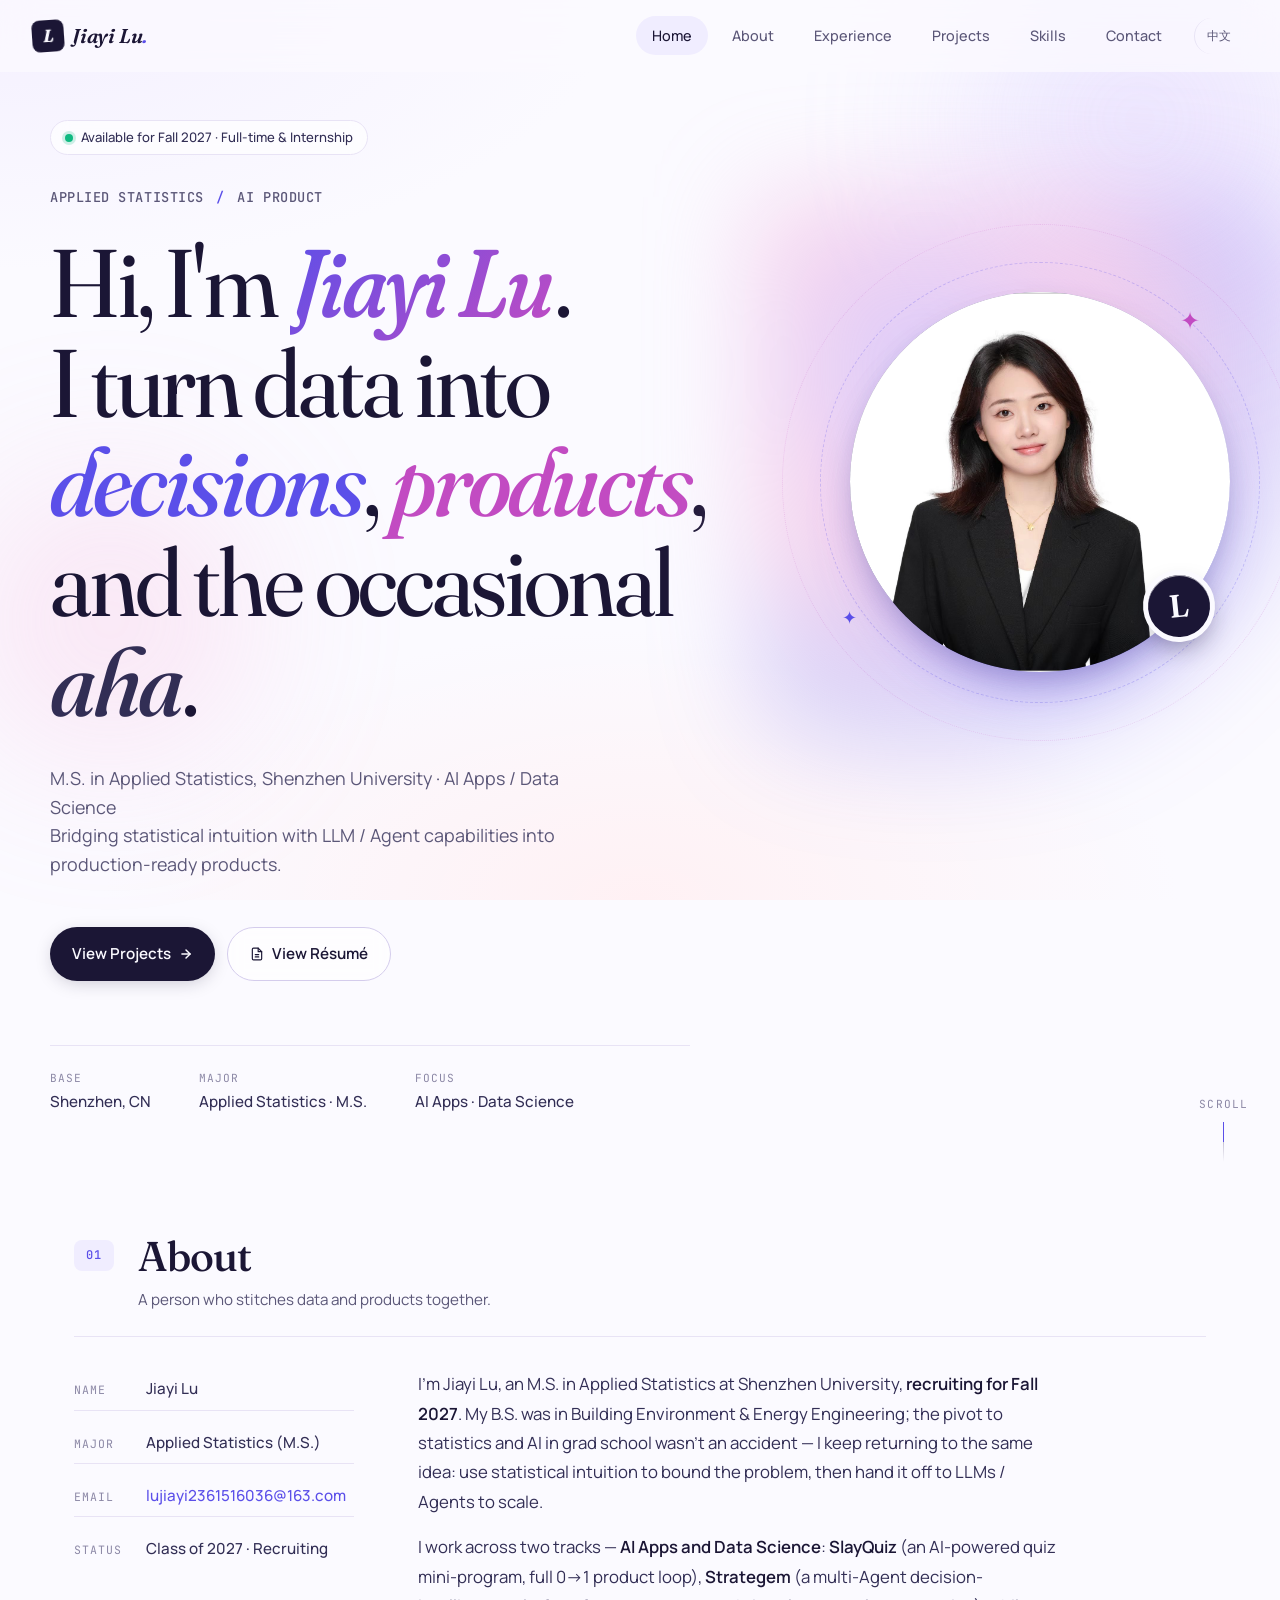
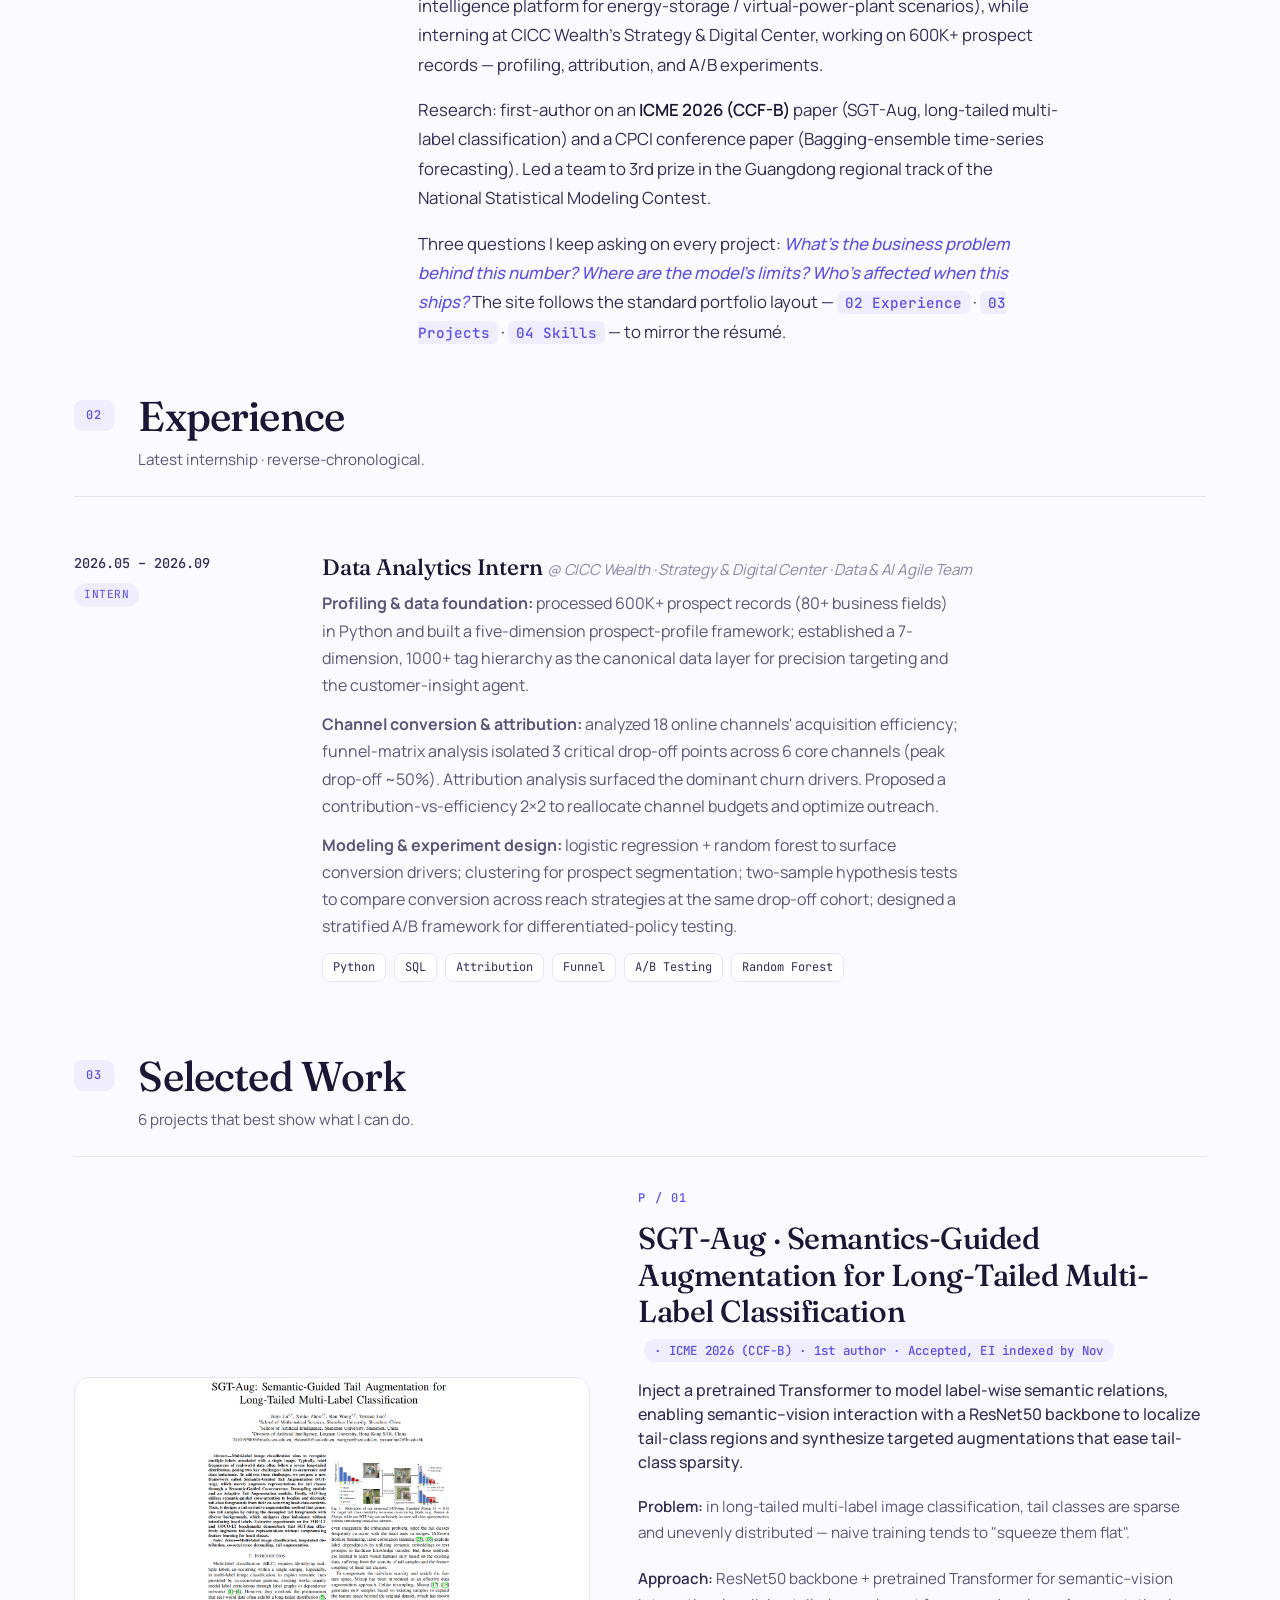
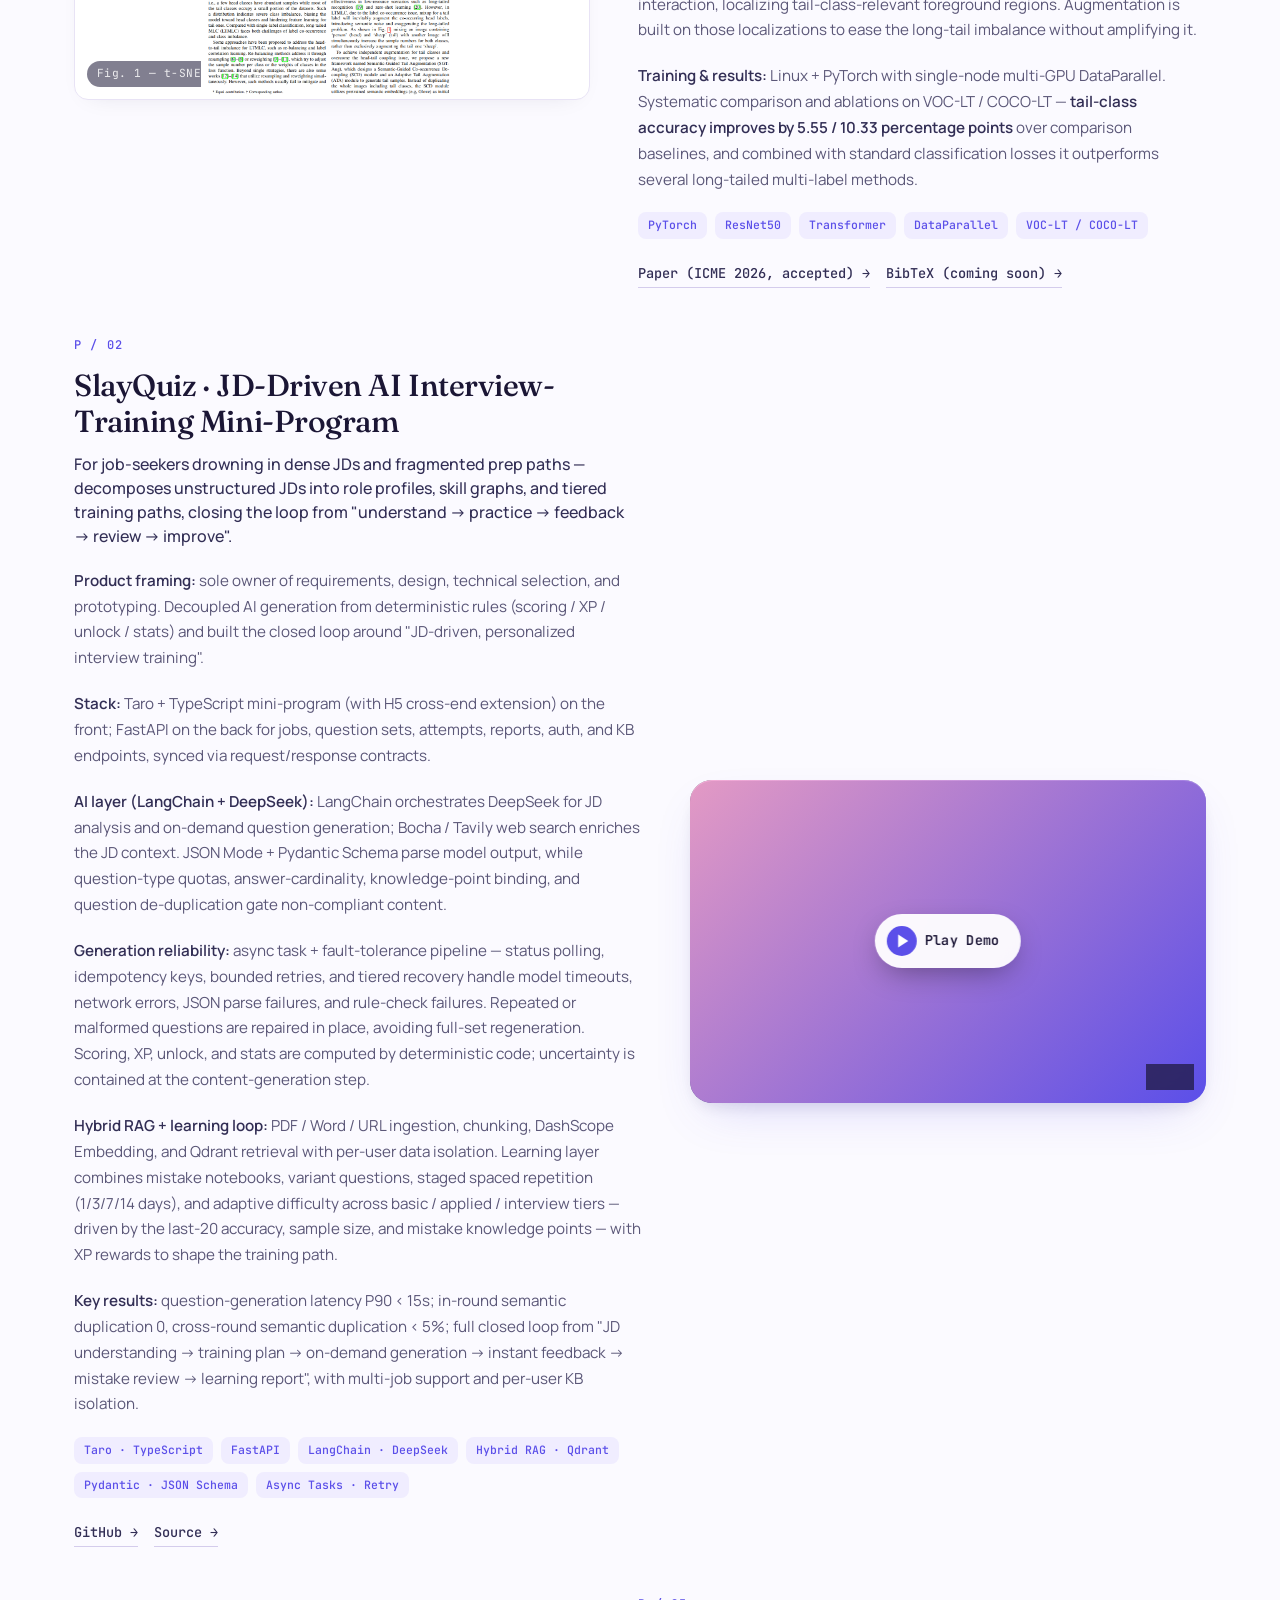
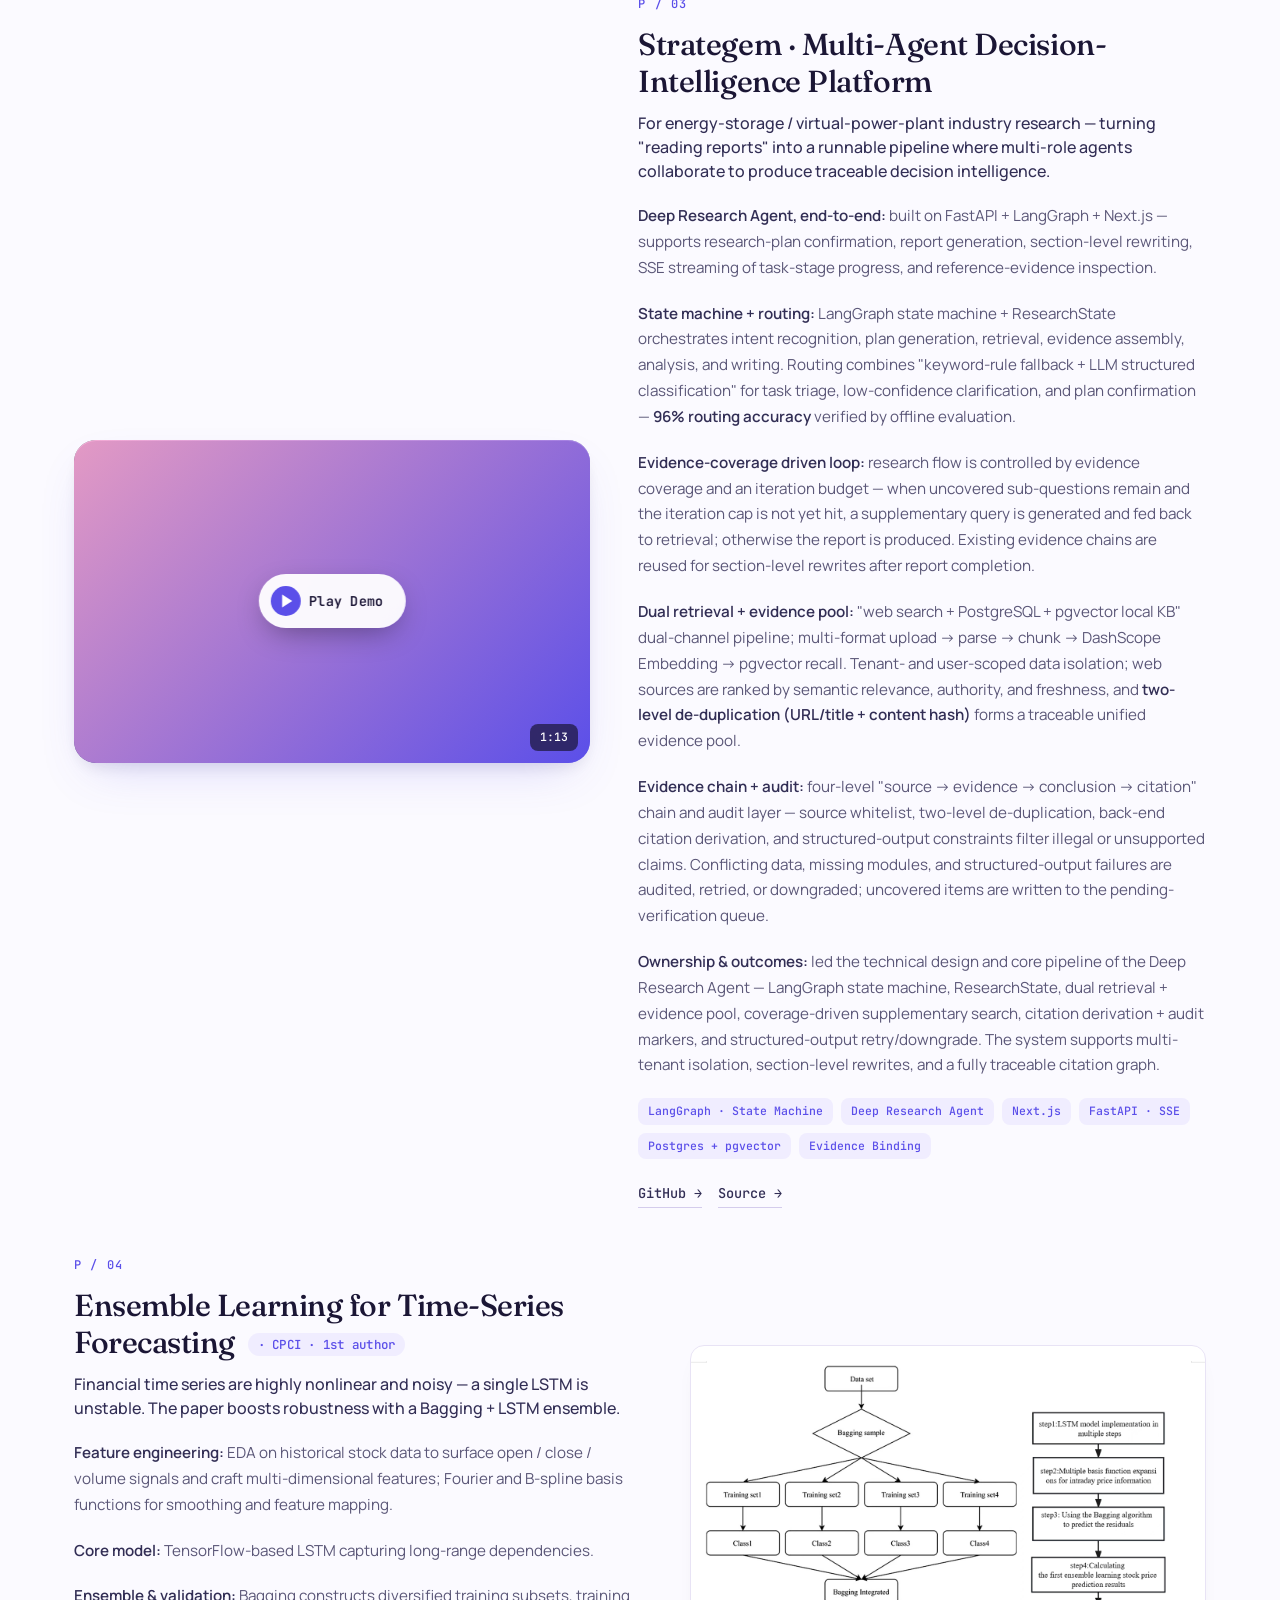
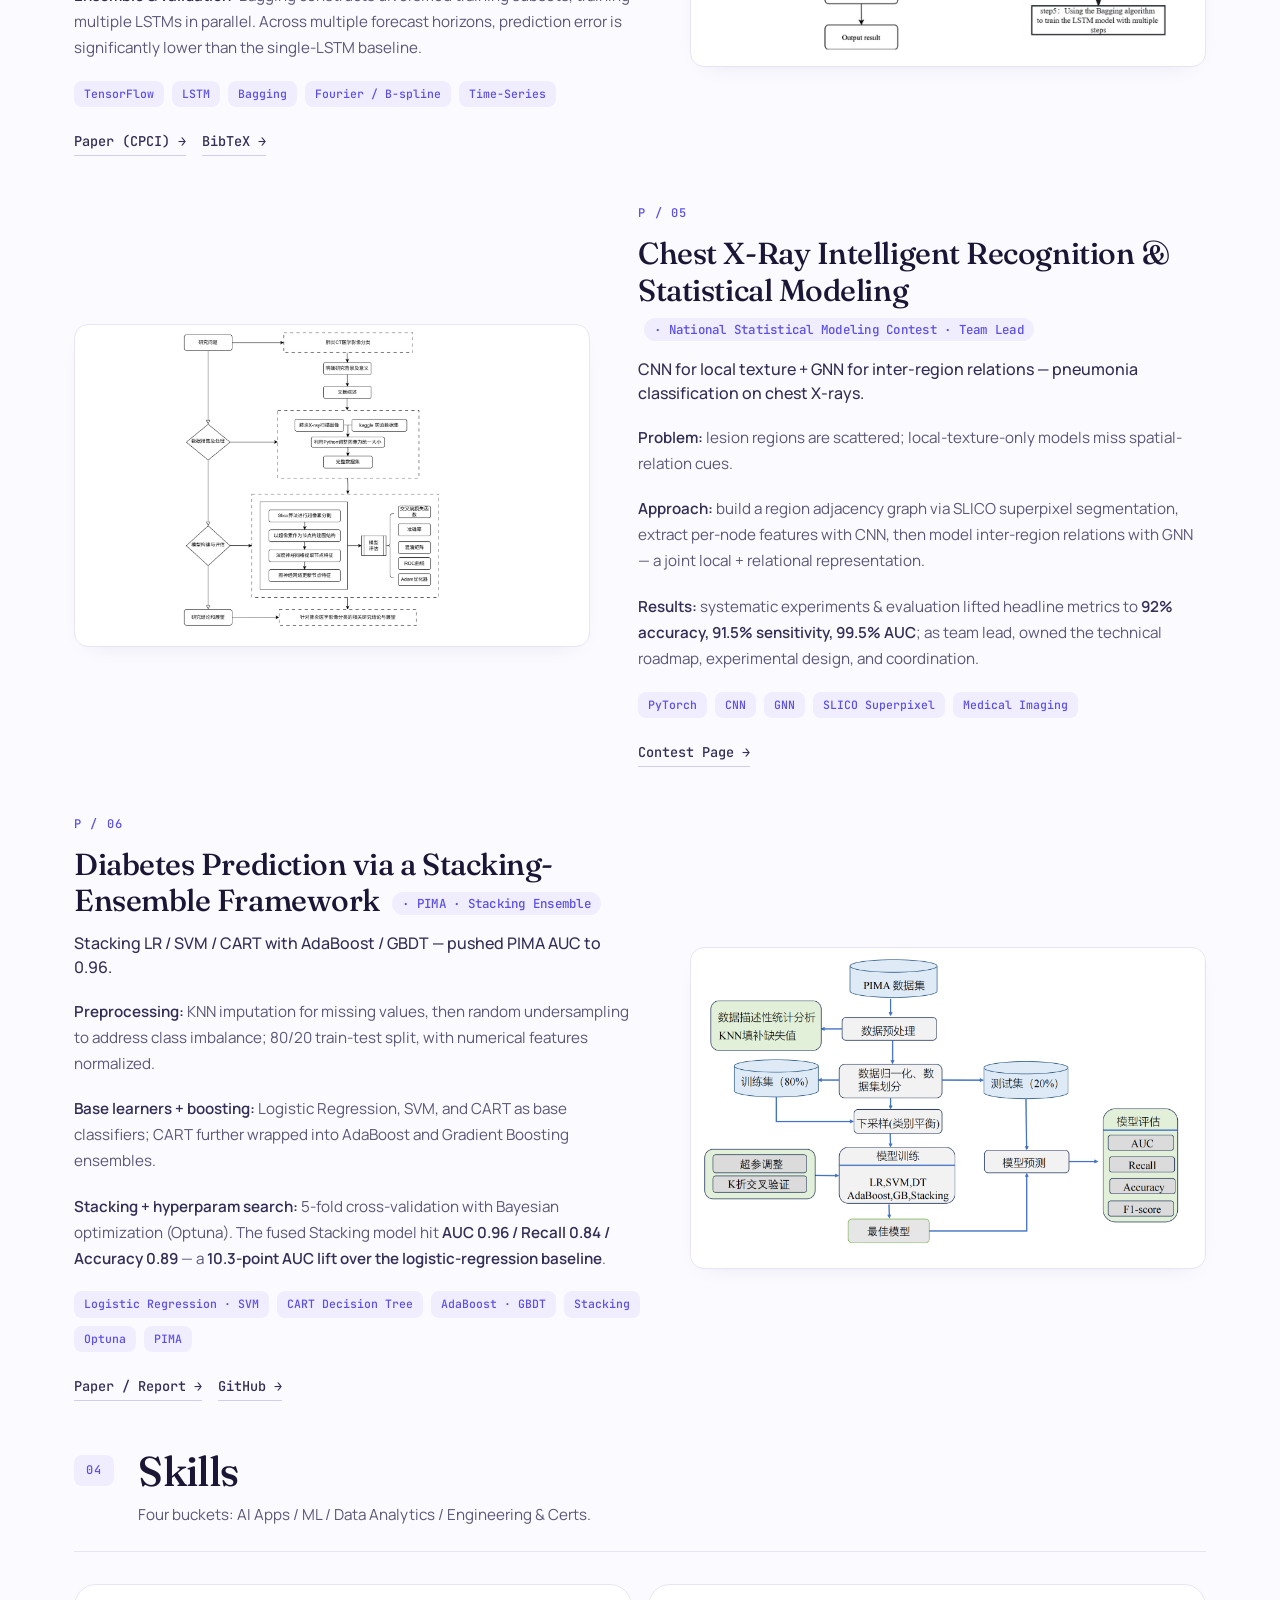
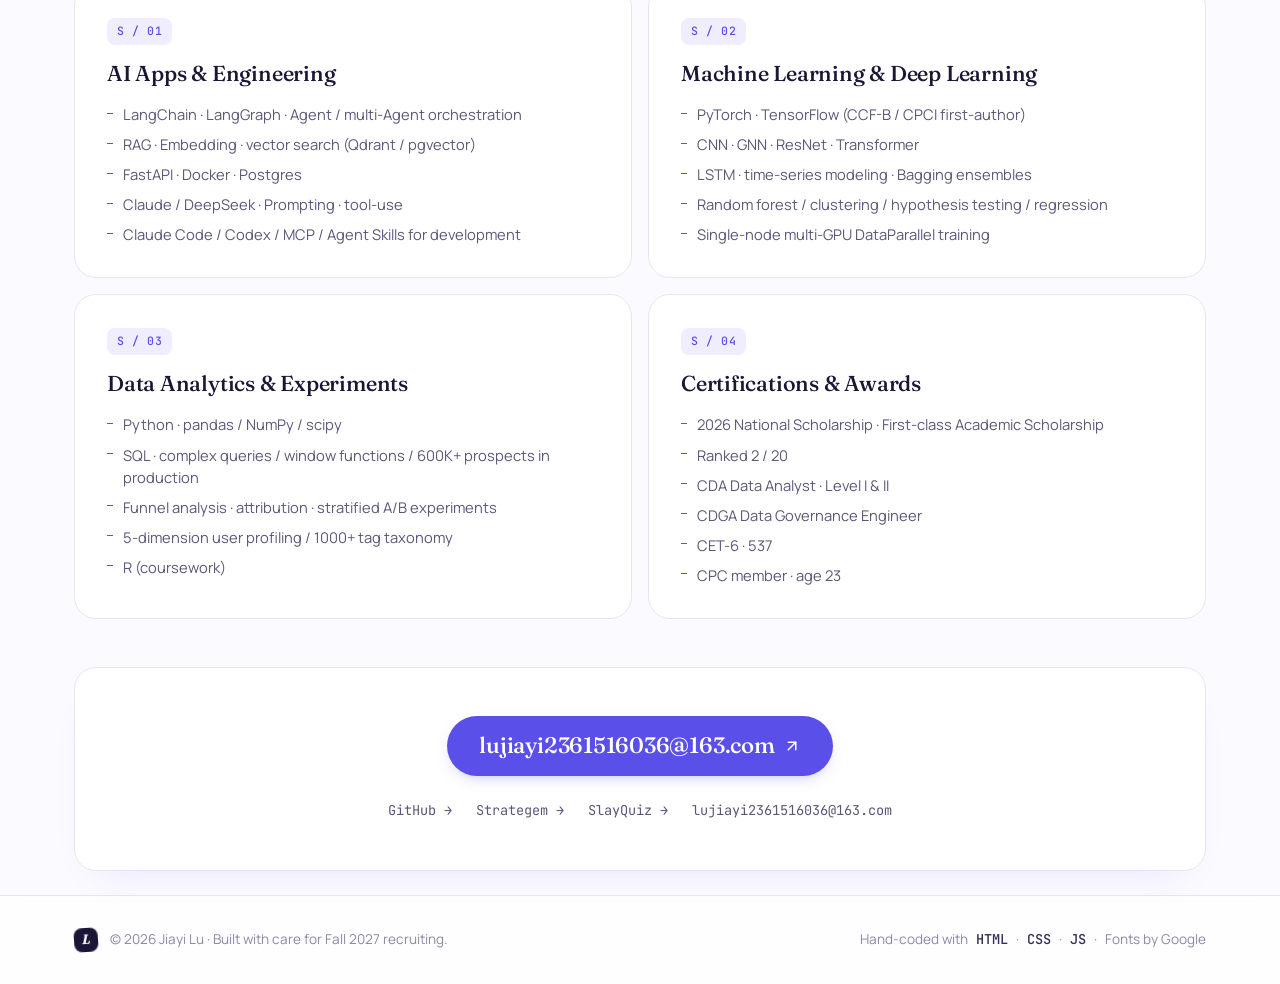
==== commit b71ec652: "content: reframe projects around AI Apps and Algorithm Engineer - View Resume: image lightbox drops " ====
--- a/en.html
+++ b/en.html
@@ -247,16 +247,16 @@
                         </div>
                         <div class="project-info">
                             <span class="project-num">P / 01</span>
-                            <h3 class="project-title">SGT-Aug · Semantics-Guided Data Augmentation for Long-Tailed Multi-Label Classification <span class="project-pub">· ICME 2026 (CCF-B) · 1st author</span></h3>
-                            <p class="project-sub">Use a pretrained Transformer to guide ResNet toward tail-class-relevant foreground regions, then synthesize augmentations for low-shot classes.</p>
-                            <p class="project-desc">
-                                <strong>Problem:</strong> in long-tailed multi-label image classification, tail classes are sparse and visually weak — naive training tends to "squeeze them out".
+                            <h3 class="project-title">SGT-Aug · Semantics-Guided Augmentation for Long-Tailed Multi-Label Classification <span class="project-pub">· ICME 2026 (CCF-B) · 1st author · Accepted, EI indexed by Nov</span></h3>
+                            <p class="project-sub">Inject a pretrained Transformer to model label-wise semantic relations, enabling semantic–vision interaction with a ResNet50 backbone to localize tail-class regions and synthesize targeted augmentations that ease tail-class sparsity.</p>
+                            <p class="project-desc">
+                                <strong>Problem:</strong> in long-tailed multi-label image classification, tail classes are sparse and unevenly distributed — naive training tends to "squeeze them flat".
                             </p>
                             <p class="project-desc">
                                 <strong>Approach:</strong> ResNet50 backbone + pretrained Transformer for semantic–vision interaction, localizing tail-class-relevant foreground regions. Augmentation is built on those localizations to ease the long-tail imbalance without amplifying it.
                             </p>
                             <p class="project-desc">
-                                <strong>Training &amp; validation:</strong> Linux + PyTorch with single-node multi-GPU DataParallel. Systematic comparison and ablations on VOC-LT / COCO-LT, combined with standard classification losses, outperform several long-tailed multi-label baselines.
+                                <strong>Training &amp; results:</strong> Linux + PyTorch with single-node multi-GPU DataParallel. Systematic comparison and ablations on VOC-LT / COCO-LT — <strong>tail-class accuracy improves by 5.55 / 10.33 percentage points</strong> over comparison baselines, and combined with standard classification losses it outperforms several long-tailed multi-label methods.
                             </p>
                             <ul class="project-tags">
                                 <li>PyTorch</li>
@@ -266,8 +266,8 @@
                                 <li>VOC-LT / COCO-LT</li>
                             </ul>
                             <div class="project-links">
-                                <a href="#" class="project-link">Paper (ICME 2026) →</a>
-                                <a href="#" class="project-link project-link-external">BibTeX →</a>
+                                <a href="#" class="project-link" title="Link coming soon">Paper (ICME 2026, accepted) →</a>
+                                <a href="#" class="project-link project-link-external" title="Link coming soon">BibTeX (coming soon) →</a>
                             </div>
                         </div>
                     </li>
@@ -306,27 +306,33 @@
                         </div>
                         <div class="project-info">
                             <span class="project-num">P / 02</span>
-                            <h3 class="project-title">SlayQuiz · AI-Powered Quiz WeChat Mini-Program</h3>
-                            <p class="project-sub">Owned the full lifecycle from research and competitive analysis to design and full-stack implementation — a product that generates its own questions and self-corrects.</p>
-                            <p class="project-desc">
-                                <strong>Full-stack + product core:</strong> WeChat mini-program built with Taro + TypeScript, backed by a FastAPI server powering job creation, question generation, answer logging, result analysis, and knowledge-base management.
-                            </p>
-                            <p class="project-desc">
-                                <strong>AI generation pipeline:</strong> question &amp; feedback pipeline via LangChain + DeepSeek with four guardrails — JD validation, web-search augmentation, structured output, and rule-based sanity checks — making both generation and feedback noticeably more stable.
-                            </p>
-                            <p class="project-desc">
-                                <strong>RAG private knowledge base:</strong> parses PDF / Word / URLs, chunks and embeds with DashScope Embedding, stores in Qdrant, and isolates namespaces per user for personalized practice. Adds a learning loop: mistake notebook, spaced repetition, variant questions, KB drills, adaptive difficulty + XP rewards.
-                            </p>
-                            <p class="project-desc">
-                                <strong>AI dev tools:</strong> VSCode / Claude Code / MCP / Agent Skills for spec breakdown, solution validation, implementation, and test-fix cycles.
+                            <h3 class="project-title">SlayQuiz · JD-Driven AI Interview-Training Mini-Program</h3>
+                            <p class="project-sub">For job-seekers drowning in dense JDs and fragmented prep paths — decomposes unstructured JDs into role profiles, skill graphs, and tiered training paths, closing the loop from "understand → practice → feedback → review → improve".</p>
+                            <p class="project-desc">
+                                <strong>Product framing:</strong> sole owner of requirements, design, technical selection, and prototyping. Decoupled AI generation from deterministic rules (scoring / XP / unlock / stats) and built the closed loop around "JD-driven, personalized interview training".
+                            </p>
+                            <p class="project-desc">
+                                <strong>Stack:</strong> Taro + TypeScript mini-program (with H5 cross-end extension) on the front; FastAPI on the back for jobs, question sets, attempts, reports, auth, and KB endpoints, synced via request/response contracts.
+                            </p>
+                            <p class="project-desc">
+                                <strong>AI layer (LangChain + DeepSeek):</strong> LangChain orchestrates DeepSeek for JD analysis and on-demand question generation; Bocha / Tavily web search enriches the JD context. JSON Mode + Pydantic Schema parse model output, while question-type quotas, answer-cardinality, knowledge-point binding, and question de-duplication gate non-compliant content.
+                            </p>
+                            <p class="project-desc">
+                                <strong>Generation reliability:</strong> async task + fault-tolerance pipeline — status polling, idempotency keys, bounded retries, and tiered recovery handle model timeouts, network errors, JSON parse failures, and rule-check failures. Repeated or malformed questions are repaired in place, avoiding full-set regeneration. Scoring, XP, unlock, and stats are computed by deterministic code; uncertainty is contained at the content-generation step.
+                            </p>
+                            <p class="project-desc">
+                                <strong>Hybrid RAG + learning loop:</strong> PDF / Word / URL ingestion, chunking, DashScope Embedding, and Qdrant retrieval with per-user data isolation. Learning layer combines mistake notebooks, variant questions, staged spaced repetition (1/3/7/14 days), and adaptive difficulty across basic / applied / interview tiers — driven by the last-20 accuracy, sample size, and mistake knowledge points — with XP rewards to shape the training path.
+                            </p>
+                            <p class="project-desc">
+                                <strong>Key results:</strong> question-generation latency P90 &lt; 15s; in-round semantic duplication 0, cross-round semantic duplication &lt; 5%; full closed loop from "JD understanding → training plan → on-demand generation → instant feedback → mistake review → learning report", with multi-job support and per-user KB isolation.
                             </p>
                             <ul class="project-tags">
                                 <li>Taro · TypeScript</li>
                                 <li>FastAPI</li>
-                                <li>LangChain</li>
-                                <li>RAG · Qdrant</li>
-                                <li>DashScope Embedding</li>
-                                <li>Claude Code</li>
+                                <li>LangChain · DeepSeek</li>
+                                <li>Hybrid RAG · Qdrant</li>
+                                <li>Pydantic · JSON Schema</li>
+                                <li>Async Tasks · Retry</li>
                             </ul>
                             <div class="project-links">
                                 <a href="https://github.com/luck67-svg/SlayQuiz.git" target="_blank" rel="noopener noreferrer" class="project-link">GitHub →</a>
@@ -370,23 +376,32 @@
                         <div class="project-info">
                             <span class="project-num">P / 03</span>
                             <h3 class="project-title">Strategem · Multi-Agent Decision-Intelligence Platform</h3>
-                            <p class="project-sub">For energy-storage / virtual-power-plant digital-energy scenarios — turning industry research from "reading reports" into a runnable pipeline.</p>
-                            <p class="project-desc">
-                                <strong>Multi-Agent research workflow:</strong> Planner → Research → Analysis → Financial → Verification on FastAPI + LangGraph + Next.js. Decomposes a user query into a research plan, sub-questions, a retrieval plan, and a structured outline — automating both industry research and report generation.
-                            </p>
-                            <p class="project-desc">
-                                <strong>Dual-source retrieval &amp; evidence binding:</strong> Source + Router + RAG dual-channel retrieval; claims are structured-bound to evidence, slashing hallucination. Industry terms / value chains / metric definitions are packaged as configurable domain knowledge injected into the agents — covering industry positioning, policy &amp; market, competitive landscape, and tech chains with on-demand depth.
-                            </p>
-                            <p class="project-desc">
-                                <strong>Hallucination control:</strong> citation chains + an audit layer that auto-handles dangling citations, uncovered modules, low-credibility sources, duplicate evidence, and pending verifications.
+                            <p class="project-sub">For energy-storage / virtual-power-plant industry research — turning "reading reports" into a runnable pipeline where multi-role agents collaborate to produce traceable decision intelligence.</p>
+                            <p class="project-desc">
+                                <strong>Deep Research Agent, end-to-end:</strong> built on FastAPI + LangGraph + Next.js — supports research-plan confirmation, report generation, section-level rewriting, SSE streaming of task-stage progress, and reference-evidence inspection.
+                            </p>
+                            <p class="project-desc">
+                                <strong>State machine + routing:</strong> LangGraph state machine + ResearchState orchestrates intent recognition, plan generation, retrieval, evidence assembly, analysis, and writing. Routing combines "keyword-rule fallback + LLM structured classification" for task triage, low-confidence clarification, and plan confirmation — <strong>96% routing accuracy</strong> verified by offline evaluation.
+                            </p>
+                            <p class="project-desc">
+                                <strong>Evidence-coverage driven loop:</strong> research flow is controlled by evidence coverage and an iteration budget — when uncovered sub-questions remain and the iteration cap is not yet hit, a supplementary query is generated and fed back to retrieval; otherwise the report is produced. Existing evidence chains are reused for section-level rewrites after report completion.
+                            </p>
+                            <p class="project-desc">
+                                <strong>Dual retrieval + evidence pool:</strong> "web search + PostgreSQL + pgvector local KB" dual-channel pipeline; multi-format upload → parse → chunk → DashScope Embedding → pgvector recall. Tenant- and user-scoped data isolation; web sources are ranked by semantic relevance, authority, and freshness, and <strong>two-level de-duplication (URL/title + content hash)</strong> forms a traceable unified evidence pool.
+                            </p>
+                            <p class="project-desc">
+                                <strong>Evidence chain + audit:</strong> four-level "source → evidence → conclusion → citation" chain and audit layer — source whitelist, two-level de-duplication, back-end citation derivation, and structured-output constraints filter illegal or unsupported claims. Conflicting data, missing modules, and structured-output failures are audited, retried, or downgraded; uncovered items are written to the pending-verification queue.
+                            </p>
+                            <p class="project-desc">
+                                <strong>Ownership &amp; outcomes:</strong> led the technical design and core pipeline of the Deep Research Agent — LangGraph state machine, ResearchState, dual retrieval + evidence pool, coverage-driven supplementary search, citation derivation + audit markers, and structured-output retry/downgrade. The system supports multi-tenant isolation, section-level rewrites, and a fully traceable citation graph.
                             </p>
                             <ul class="project-tags">
-                                <li>LangGraph</li>
-                                <li>RAG</li>
-                                <li>FastAPI</li>
+                                <li>LangGraph · State Machine</li>
+                                <li>Deep Research Agent</li>
                                 <li>Next.js</li>
+                                <li>FastAPI · SSE</li>
                                 <li>Postgres + pgvector</li>
-                                <li>Claude / DeepSeek</li>
+                                <li>Evidence Binding</li>
                             </ul>
                             <div class="project-links">
                                 <a href="https://github.com/luck67-svg/Strategem.git" target="_blank" rel="noopener noreferrer" class="project-link">GitHub →</a>
@@ -559,12 +574,13 @@
 
                     <div class="skill-card">
                         <span class="skill-num">S / 04</span>
-                        <h3>Certifications &amp; Other</h3>
+                        <h3>Certifications &amp; Awards</h3>
                         <ul>
+                            <li>2026 National Scholarship · First-class Academic Scholarship</li>
+                            <li>Ranked 2 / 20</li>
                             <li>CDA Data Analyst · Level I &amp; II</li>
                             <li>CDGA Data Governance Engineer</li>
                             <li>CET-6 · 537</li>
-                            <li>Ranked 3 / 20 · First-class scholarship</li>
                             <li>CPC member · age 23</li>
                         </ul>
                     </div>
--- a/styles.css
+++ b/styles.css
@@ -1565,6 +1565,20 @@
     background: rgba(255, 255, 255, 0.22);
 }
 
+/* ----- Lightbox: image mode (large figures + résumé) ------ */
+.demo-modal[data-type="image"] .demo-modal-content {
+    max-width: 1200px;
+}
+.demo-modal[data-type="image"] .demo-modal-video {
+    /* Drop the 16:9 lock so tall images (resume, paper figures) can
+       fill the available height with their native aspect ratio. */
+    aspect-ratio: auto;
+    width: min(95vw, 1200px);
+    height: 88vh;
+    max-width: 1200px;
+    background: #0d0a1f;          /* dark plum to frame the image edge */
+}
+
 /* ----- Lightbox: PDF / Résumé mode ------------------------- */
 .demo-modal[data-type="pdf"] .demo-modal-content {
     max-width: 1100px;
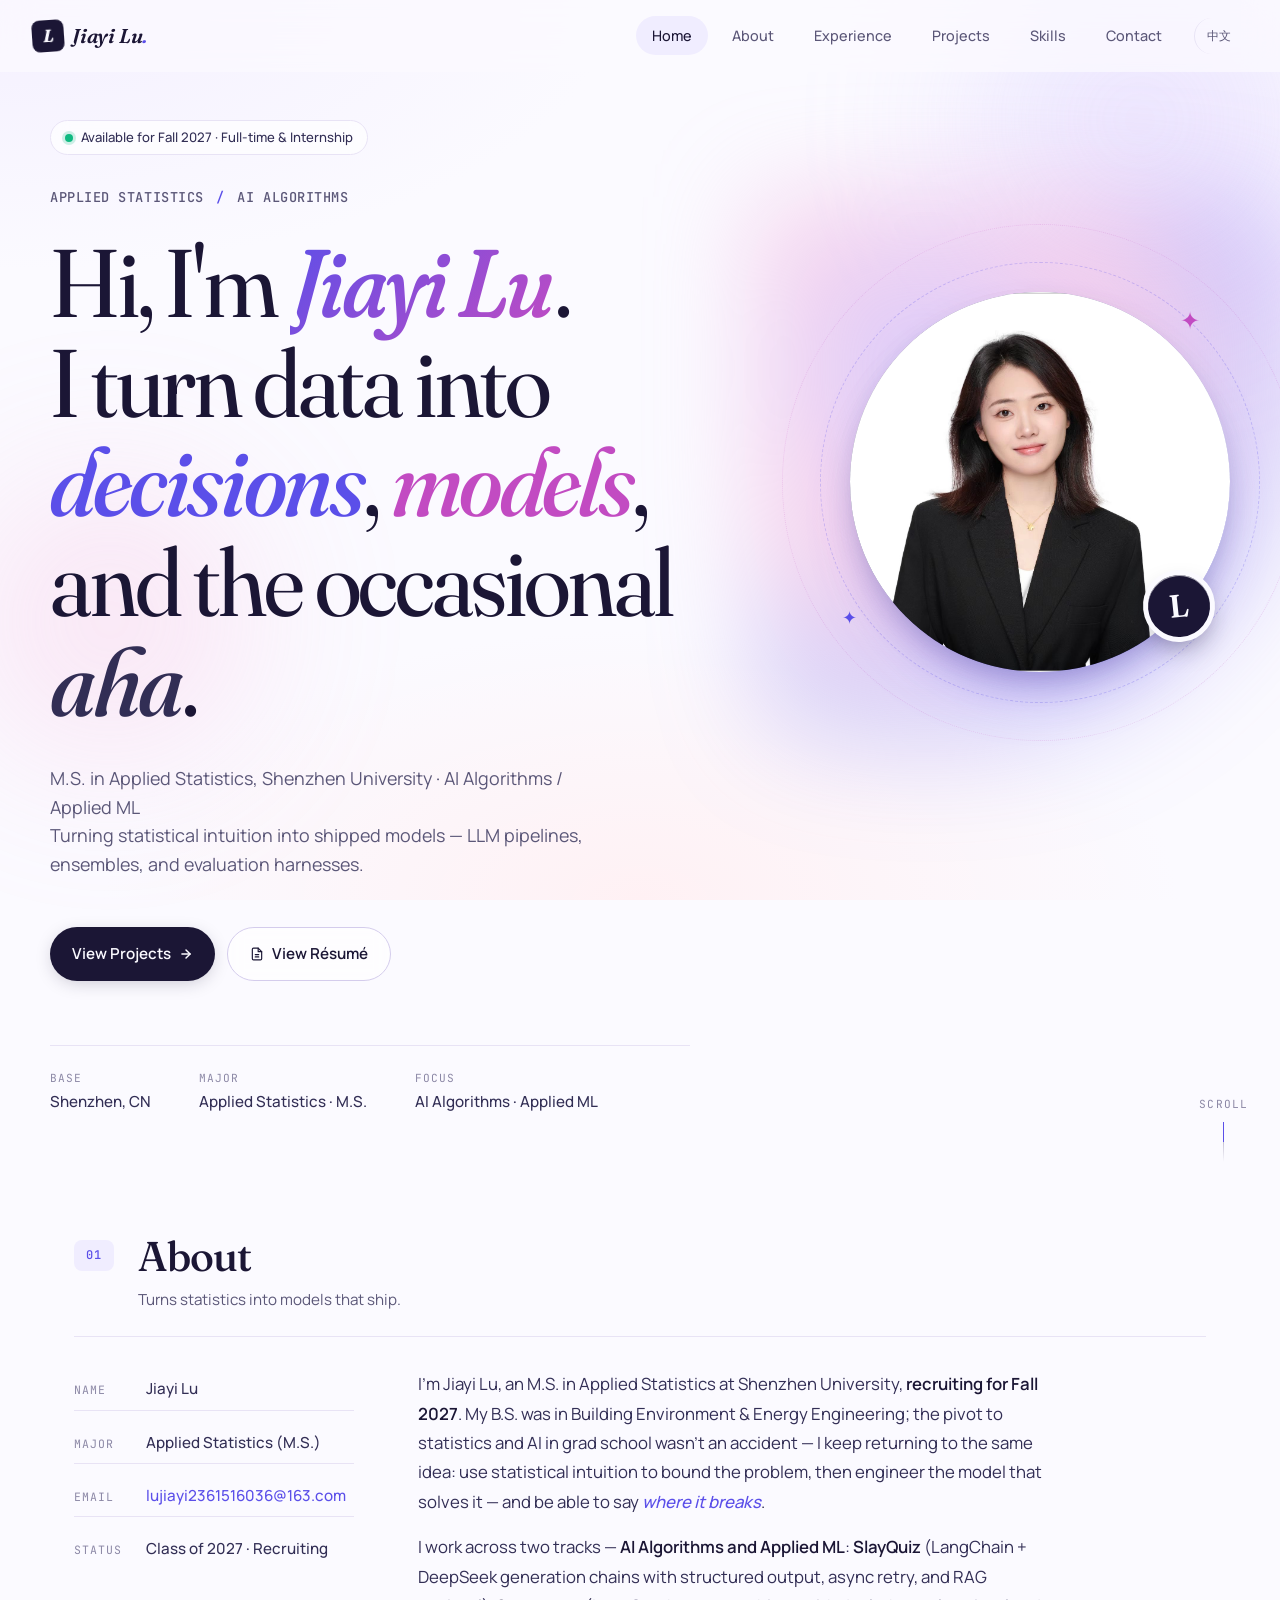
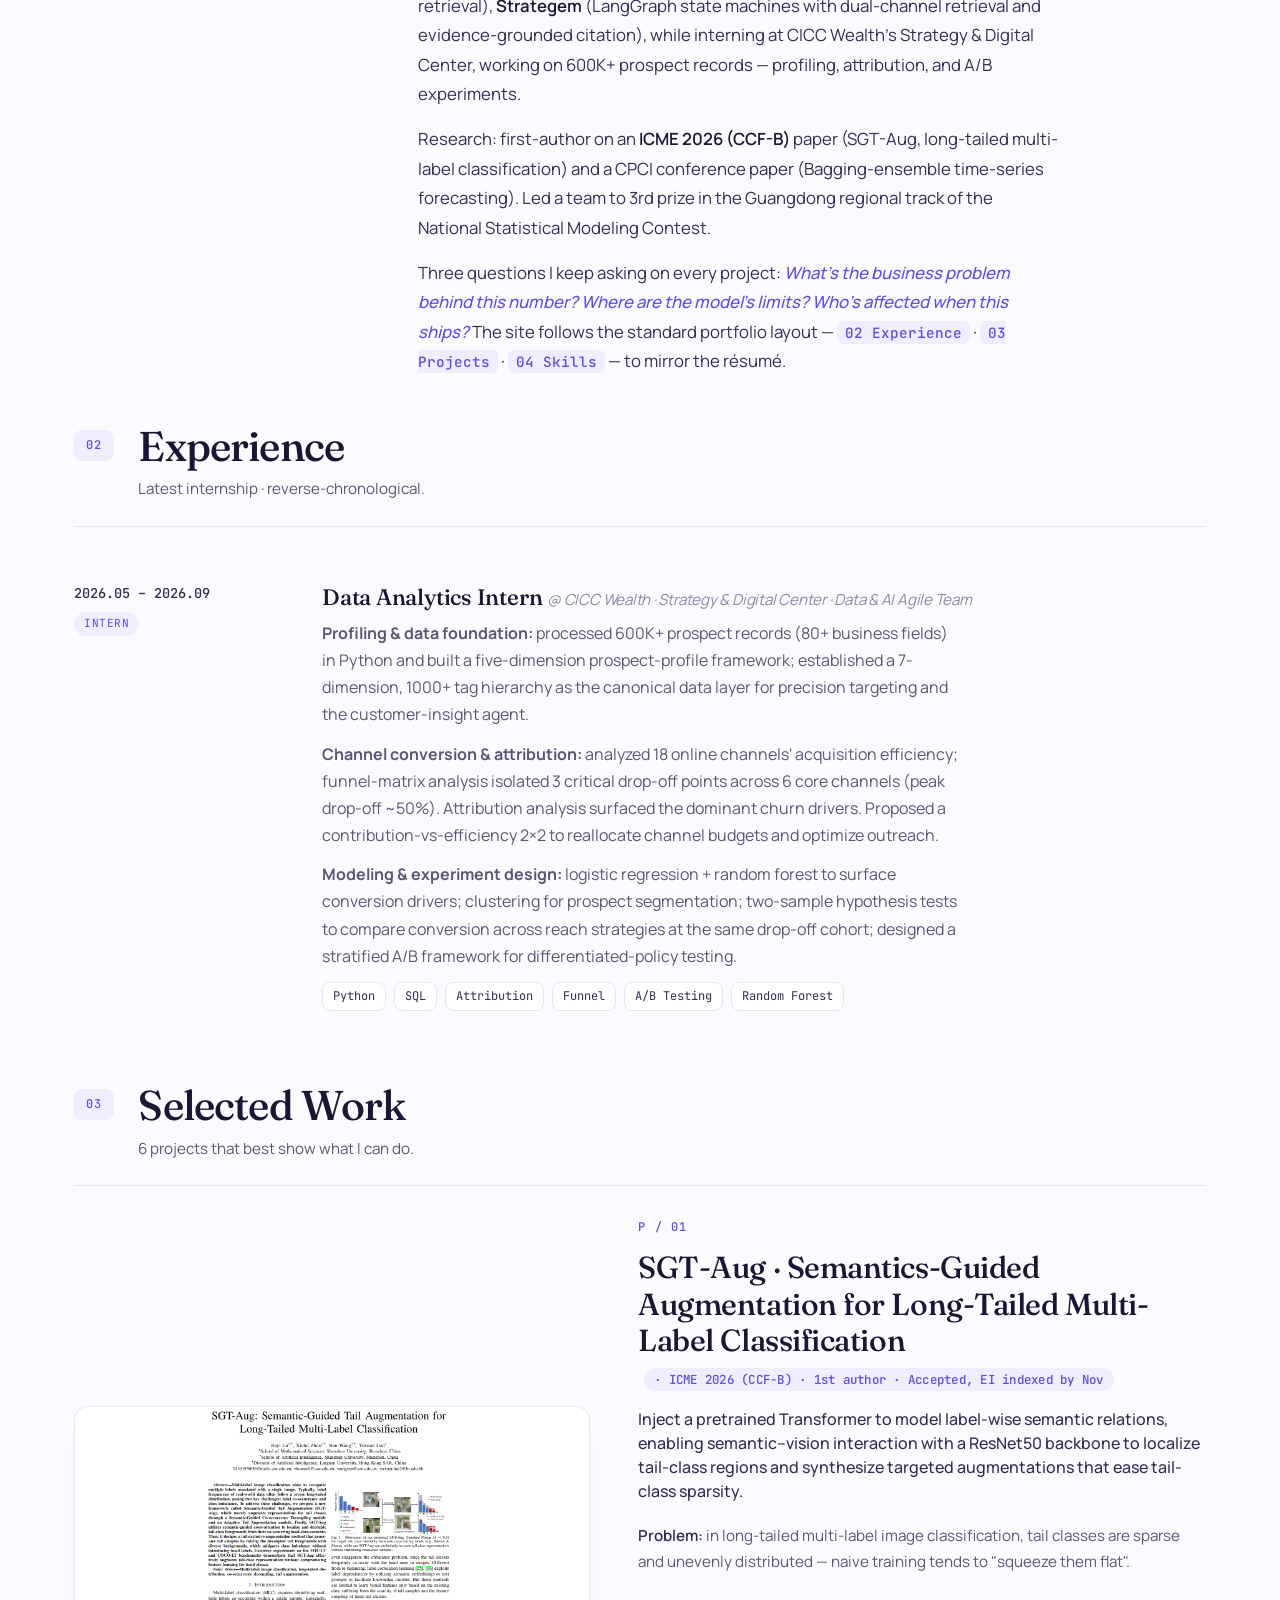
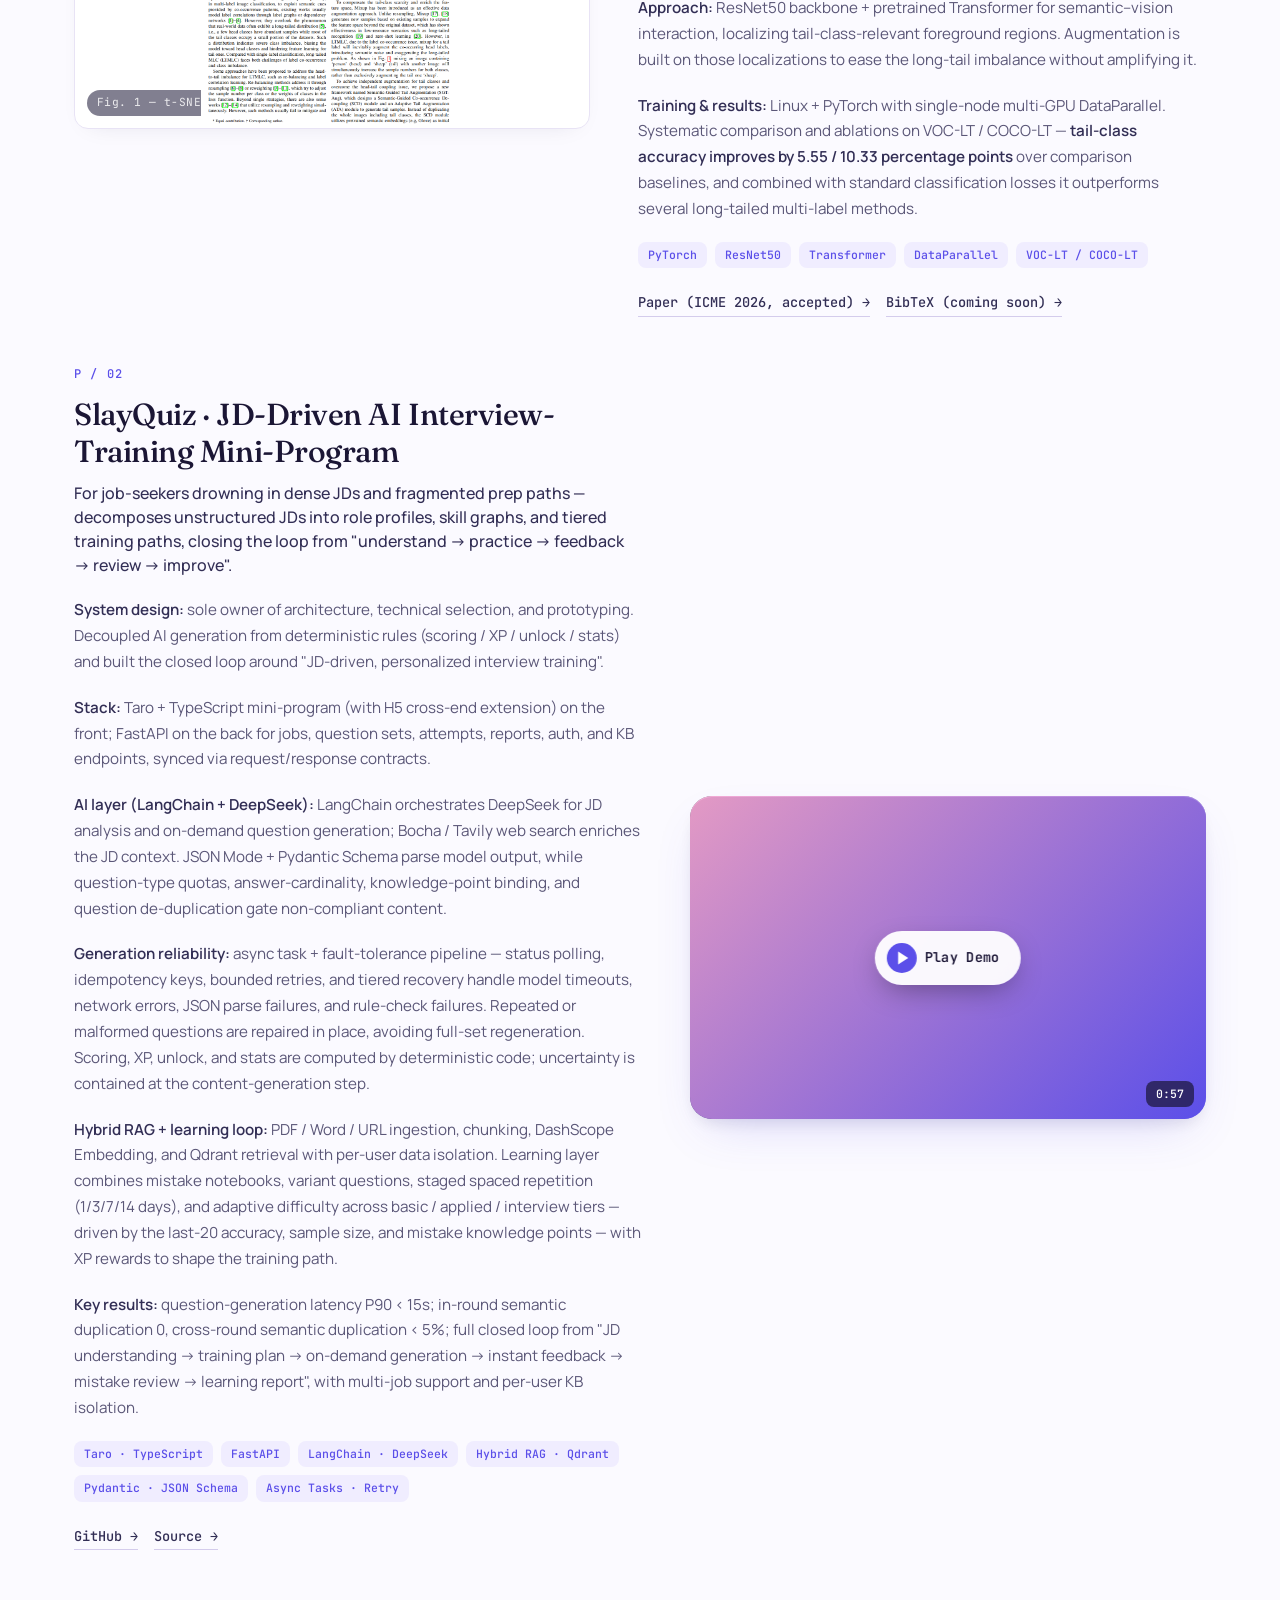
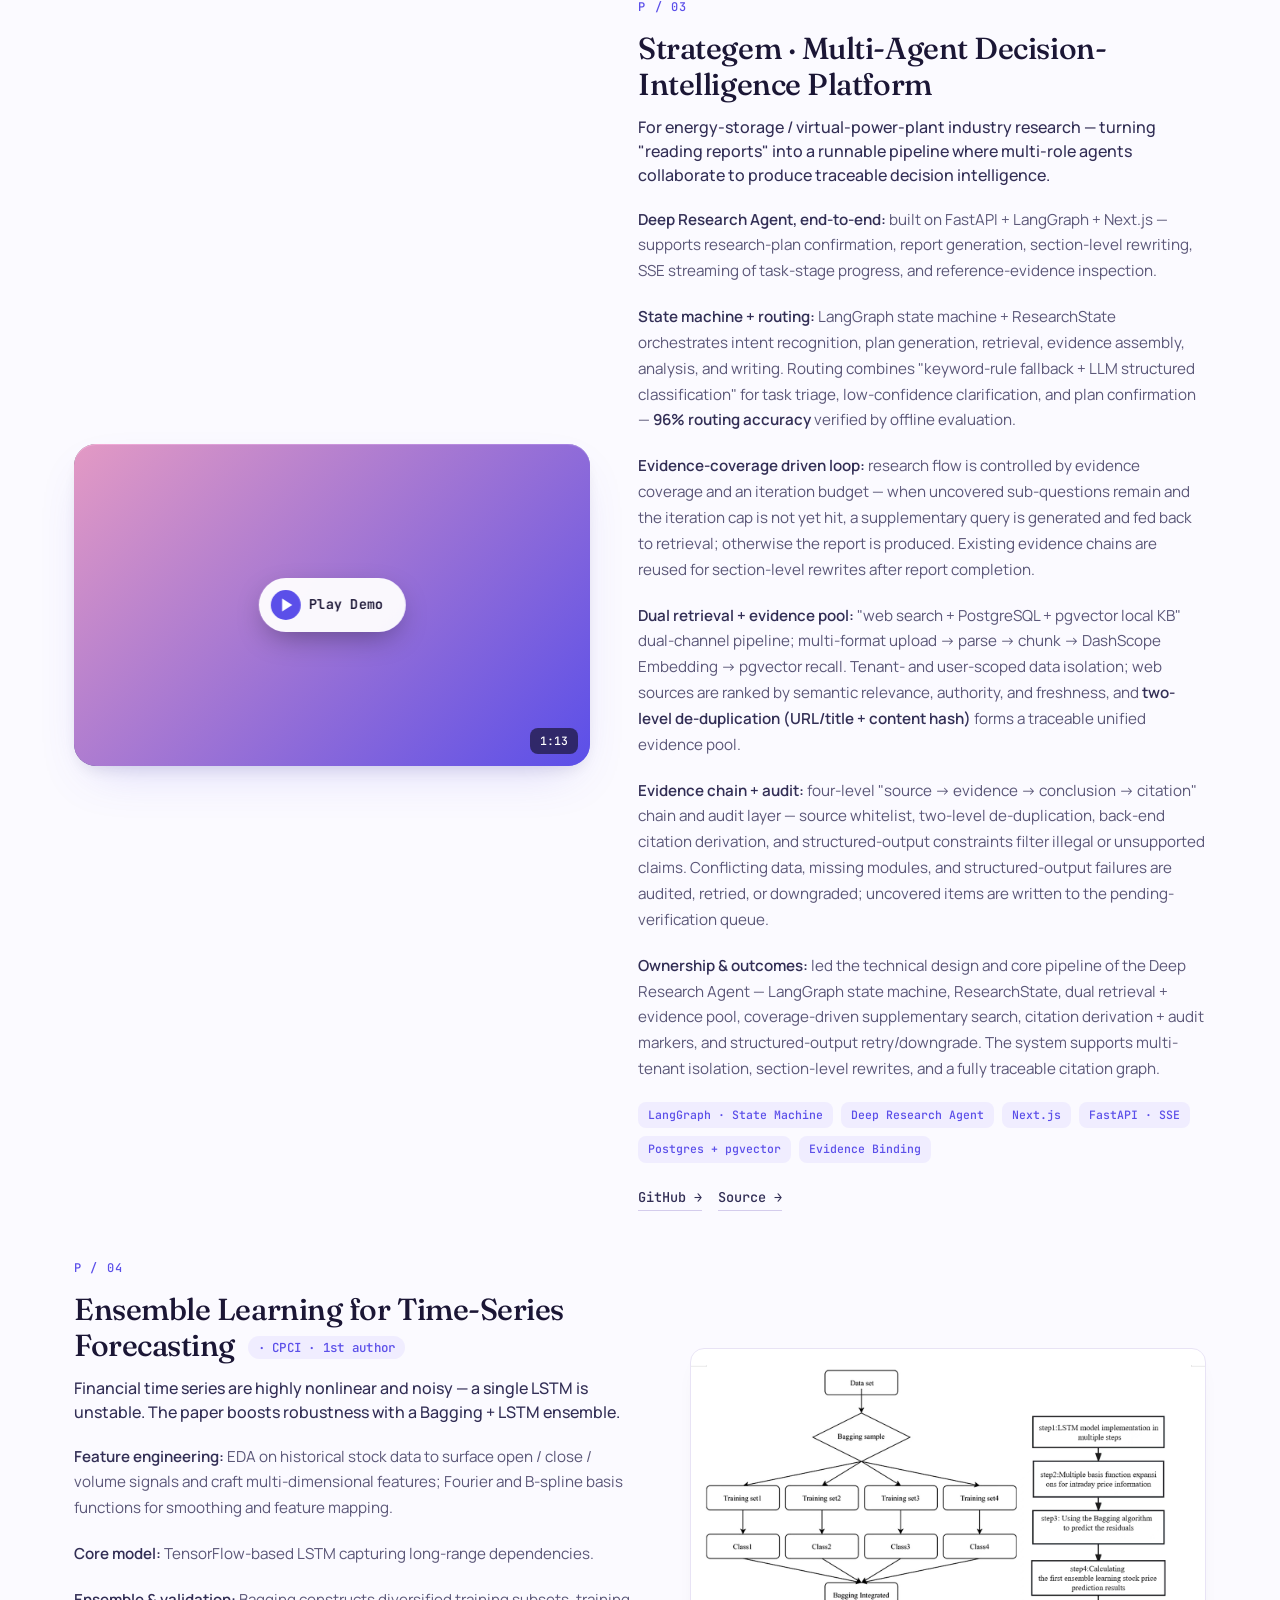
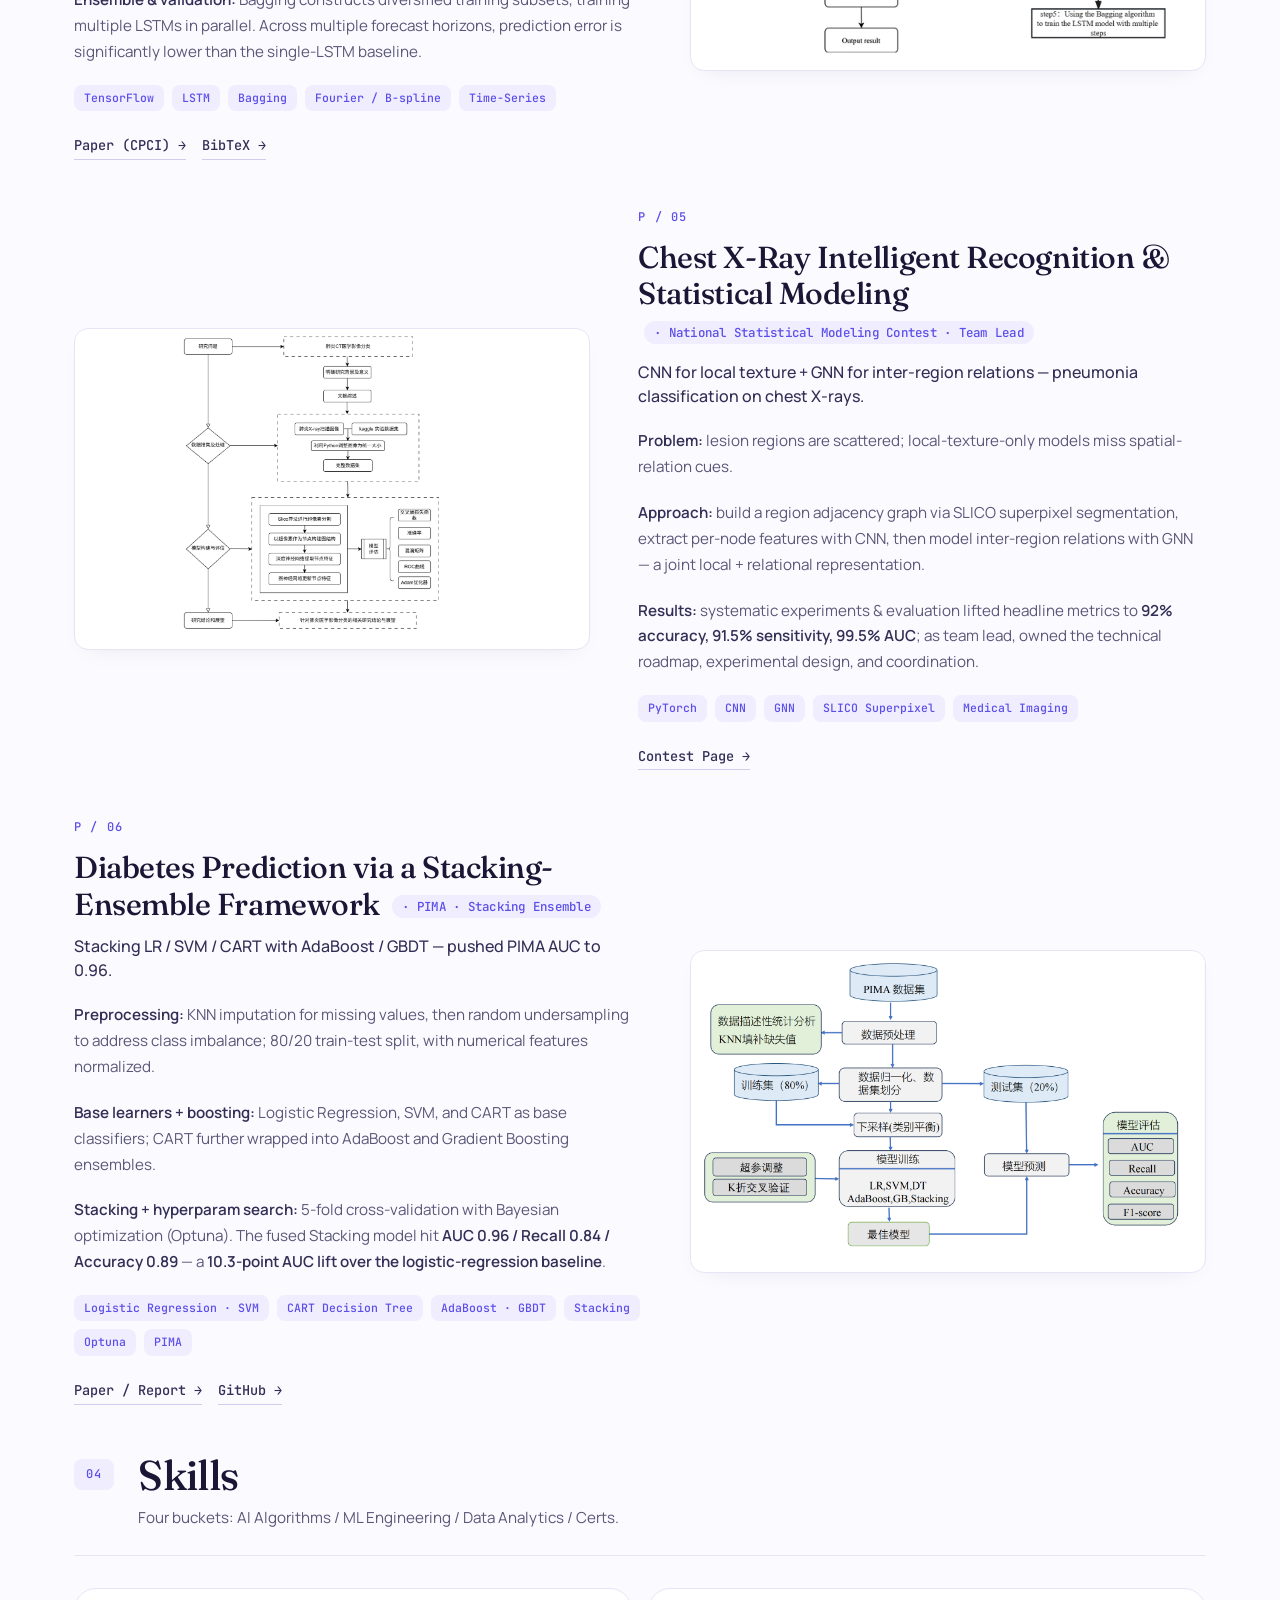
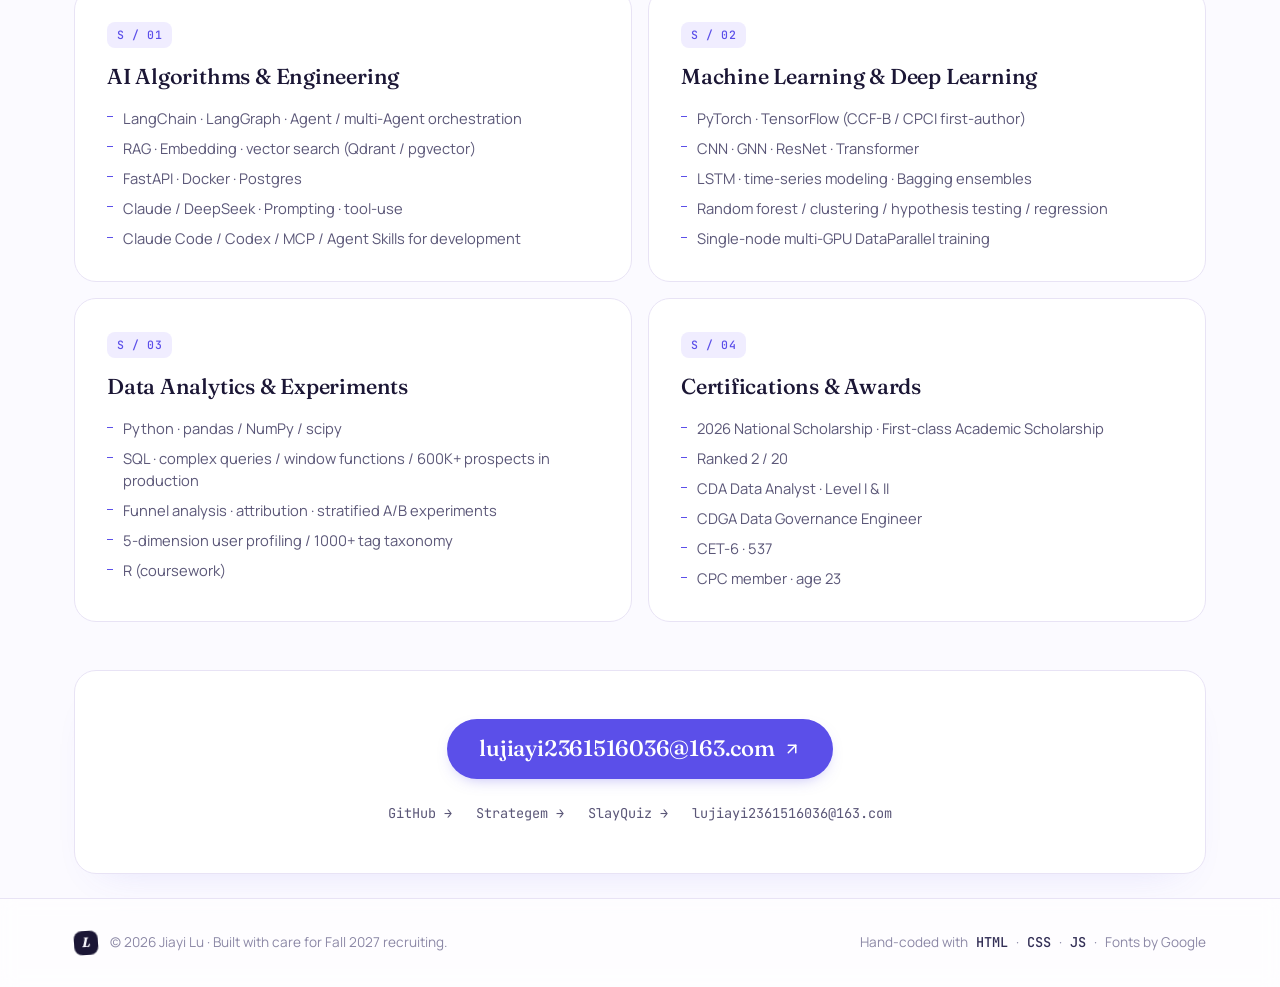
==== commit bbce410e: "content: shift positioning from product to AI algorithms and applied ML Recurring product vocabulary" ====
--- a/en.html
+++ b/en.html
@@ -3,8 +3,8 @@
 <head>
     <meta charset="UTF-8" />
     <meta name="viewport" content="width=device-width, initial-scale=1.0" />
-    <title>Jiayi Lu — AI Apps / Data Science / Applied Stats</title>
-    <meta name="description" content="M.S. in Applied Statistics at Shenzhen University · AI Apps / Data Science. Bridging statistical intuition with LLM / Agent capabilities into production-ready products." />
+    <title>Jiayi Lu — AI Algorithms / Applied ML / Applied Stats</title>
+    <meta name="description" content="M.S. in Applied Statistics at Shenzhen University · AI Algorithms / Applied ML. Turning statistical intuition into shipped models — LLM pipelines, ensembles, and evaluation harnesses." />
     <link rel="icon" href="data:image/svg+xml,%3Csvg xmlns='http://www.w3.org/2000/svg' viewBox='0 0 100 100'%3E%3Ctext y='.9em' font-size='90' font-family='serif' font-weight='700'%3EL%3C/text%3E%3C/svg%3E" />
 
     <!-- Fonts -->
@@ -62,7 +62,7 @@
                     </div>
 
                     <p class="hero-eyebrow" data-anim="fade-up" data-delay="100">
-                        Applied Statistics <span class="hero-divider">/</span> AI Product
+                        Applied Statistics <span class="hero-divider">/</span> AI Algorithms
                     </p>
 
                     <div class="hero-title-row">
@@ -71,7 +71,7 @@
                             <span class="hero-line">I turn data into</span>
                             <span class="hero-line">
                                 <span class="hero-accent">decisions</span>,
-                                <span class="hero-accent-2">products</span>,
+                                <span class="hero-accent-2">models</span>,
                             </span>
                             <span class="hero-line">and the occasional <em class="hero-italic">aha</em>.</span>
                         </h1>
@@ -94,8 +94,8 @@
                     </div>
 
                     <p class="hero-tagline" data-anim="fade-up" data-delay="300">
-                        M.S. in Applied Statistics, Shenzhen University · AI Apps / Data Science<br />
-                        Bridging statistical intuition with LLM / Agent capabilities into production-ready products.
+                        M.S. in Applied Statistics, Shenzhen University · AI Algorithms / Applied ML<br />
+                        Turning statistical intuition into shipped models — LLM pipelines, ensembles, and evaluation harnesses.
                     </p>
 
                     <div class="hero-ctas" data-anim="fade-up" data-delay="400">
@@ -117,7 +117,7 @@
                     <ul class="hero-meta" data-anim="fade-up" data-delay="500">
                         <li><span class="meta-label">Base</span><span class="meta-value">Shenzhen, CN</span></li>
                         <li><span class="meta-label">Major</span><span class="meta-value">Applied Statistics · M.S.</span></li>
-                        <li><span class="meta-label">Focus</span><span class="meta-value">AI Apps · Data Science</span></li>
+                        <li><span class="meta-label">Focus</span><span class="meta-value">AI Algorithms · Applied ML</span></li>
                     </ul>
                 </div>
             </div>
@@ -137,7 +137,7 @@
                     <span class="section-num">01</span>
                     <div>
                         <h2 class="section-title">About</h2>
-                        <p class="section-sub">A person who stitches data and products together.</p>
+                        <p class="section-sub">Turns statistics into models that ship.</p>
                     </div>
                 </div>
 
@@ -154,12 +154,12 @@
                     <div class="about-text">
                         <p>
                             I'm Jiayi Lu, an M.S. in Applied Statistics at Shenzhen University, <strong>recruiting for Fall 2027</strong>.
-                            My B.S. was in Building Environment &amp; Energy Engineering; the pivot to statistics and AI in grad school wasn't an accident — I keep returning to the same idea: use statistical intuition to bound the problem, then hand it off to LLMs / Agents to scale.
+                            My B.S. was in Building Environment &amp; Energy Engineering; the pivot to statistics and AI in grad school wasn't an accident — I keep returning to the same idea: use statistical intuition to bound the problem, then engineer the model that solves it — and be able to say <em>where it breaks</em>.
                         </p>
                         <p>
-                            I work across two tracks — <strong>AI Apps and Data Science</strong>:
-                            <strong>SlayQuiz</strong> (an AI-powered quiz mini-program, full 0→1 product loop),
-                            <strong>Strategem</strong> (a multi-Agent decision-intelligence platform for energy-storage / virtual-power-plant scenarios), while interning at CICC Wealth's Strategy &amp; Digital Center, working on 600K+ prospect records — profiling, attribution, and A/B experiments.
+                            I work across two tracks — <strong>AI Algorithms and Applied ML</strong>:
+                            <strong>SlayQuiz</strong> (LangChain + DeepSeek generation chains with structured output, async retry, and RAG retrieval),
+                            <strong>Strategem</strong> (LangGraph state machines with dual-channel retrieval and evidence-grounded citation), while interning at CICC Wealth's Strategy &amp; Digital Center, working on 600K+ prospect records — profiling, attribution, and A/B experiments.
                         </p>
                         <p>
                             Research: first-author on an <strong>ICME 2026 (CCF-B)</strong> paper (SGT-Aug, long-tailed multi-label classification) and a CPCI conference paper (Bagging-ensemble time-series forecasting). Led a team to 3rd prize in the Guangdong regional track of the National Statistical Modeling Contest.
@@ -309,7 +309,7 @@
                             <h3 class="project-title">SlayQuiz · JD-Driven AI Interview-Training Mini-Program</h3>
                             <p class="project-sub">For job-seekers drowning in dense JDs and fragmented prep paths — decomposes unstructured JDs into role profiles, skill graphs, and tiered training paths, closing the loop from "understand → practice → feedback → review → improve".</p>
                             <p class="project-desc">
-                                <strong>Product framing:</strong> sole owner of requirements, design, technical selection, and prototyping. Decoupled AI generation from deterministic rules (scoring / XP / unlock / stats) and built the closed loop around "JD-driven, personalized interview training".
+                                <strong>System design:</strong> sole owner of architecture, technical selection, and prototyping. Decoupled AI generation from deterministic rules (scoring / XP / unlock / stats) and built the closed loop around "JD-driven, personalized interview training".
                             </p>
                             <p class="project-desc">
                                 <strong>Stack:</strong> Taro + TypeScript mini-program (with H5 cross-end extension) on the front; FastAPI on the back for jobs, question sets, attempts, reports, auth, and KB endpoints, synced via request/response contracts.
@@ -531,14 +531,14 @@
                     <span class="section-num">04</span>
                     <div>
                         <h2 class="section-title">Skills</h2>
-                        <p class="section-sub">Four buckets: AI Apps / ML / Data Analytics / Engineering &amp; Certs.</p>
+                        <p class="section-sub">Four buckets: AI Algorithms / ML Engineering / Data Analytics / Certs.</p>
                     </div>
                 </div>
 
                 <div class="skills-grid">
                     <div class="skill-card">
                         <span class="skill-num">S / 01</span>
-                        <h3>AI Apps &amp; Engineering</h3>
+                        <h3>AI Algorithms &amp; Engineering</h3>
                         <ul>
                             <li>LangChain · LangGraph · Agent / multi-Agent orchestration</li>
                             <li>RAG · Embedding · vector search (Qdrant / pgvector)</li>
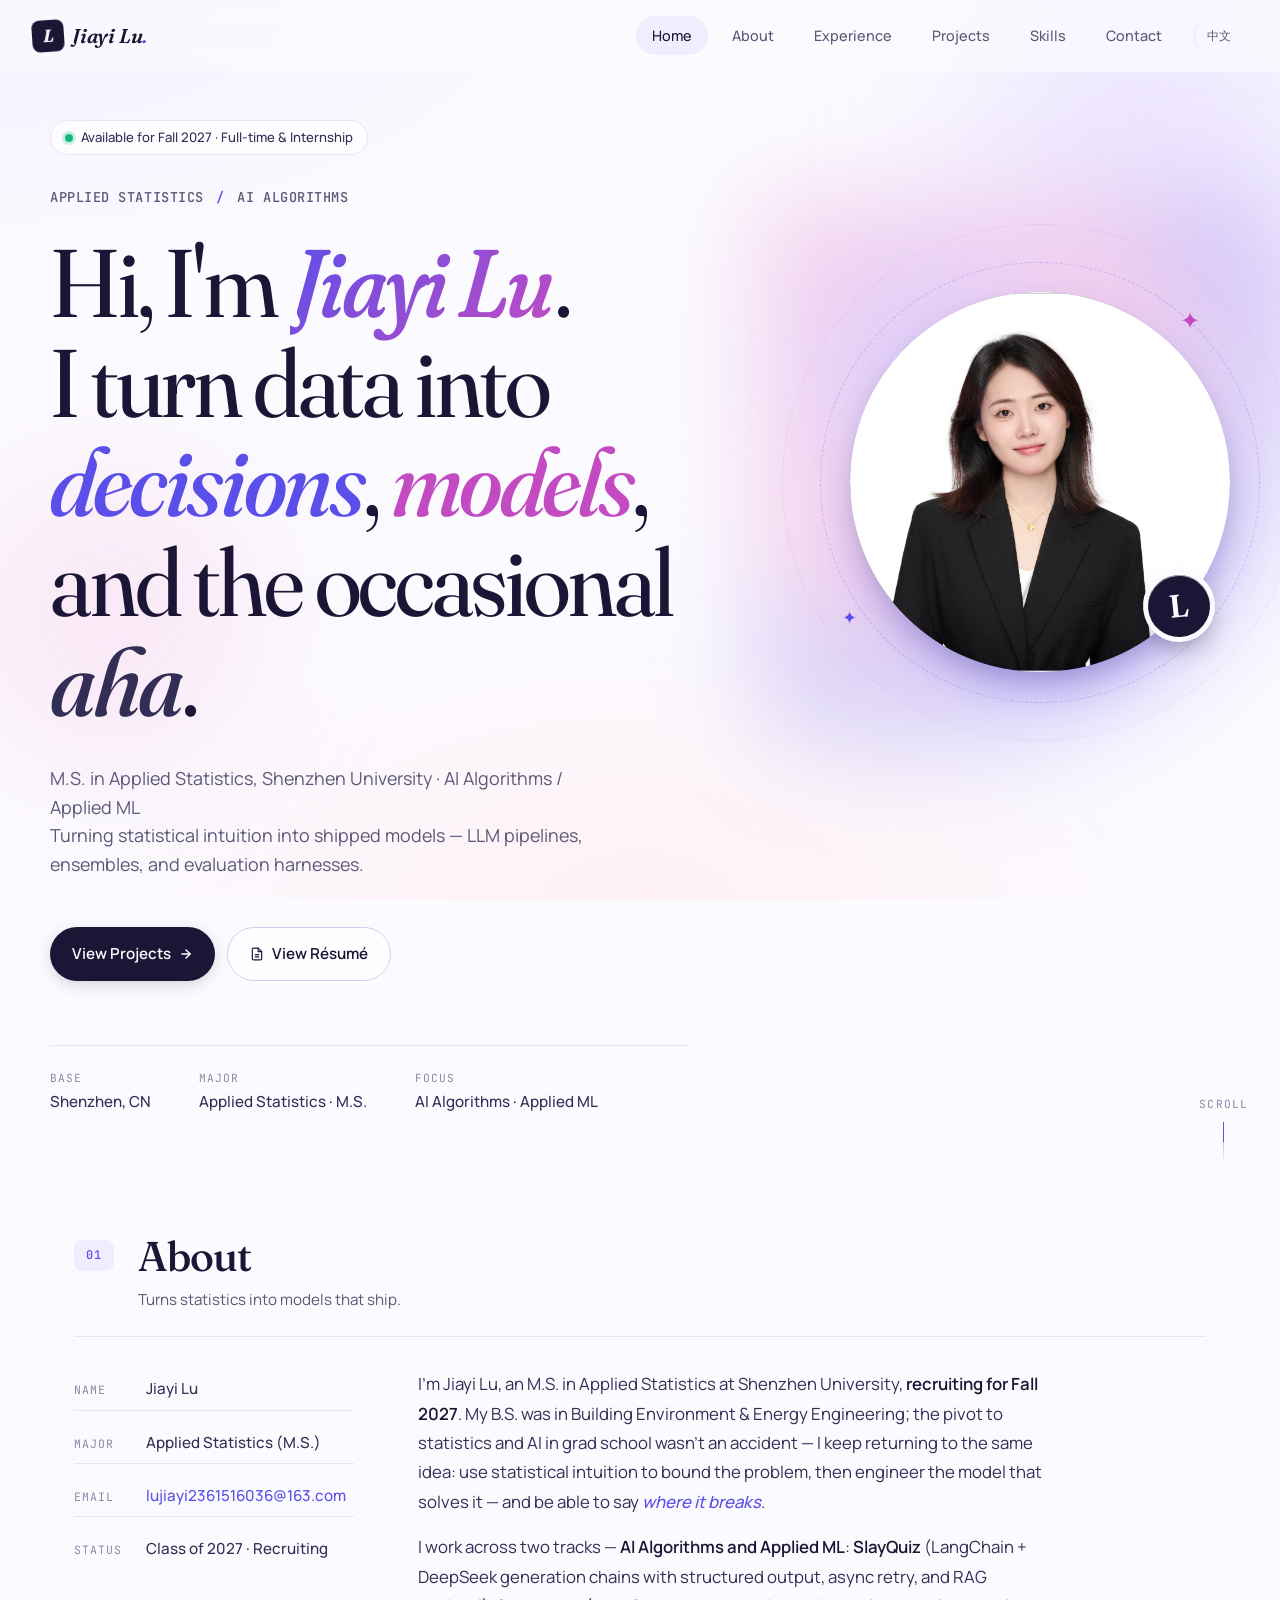
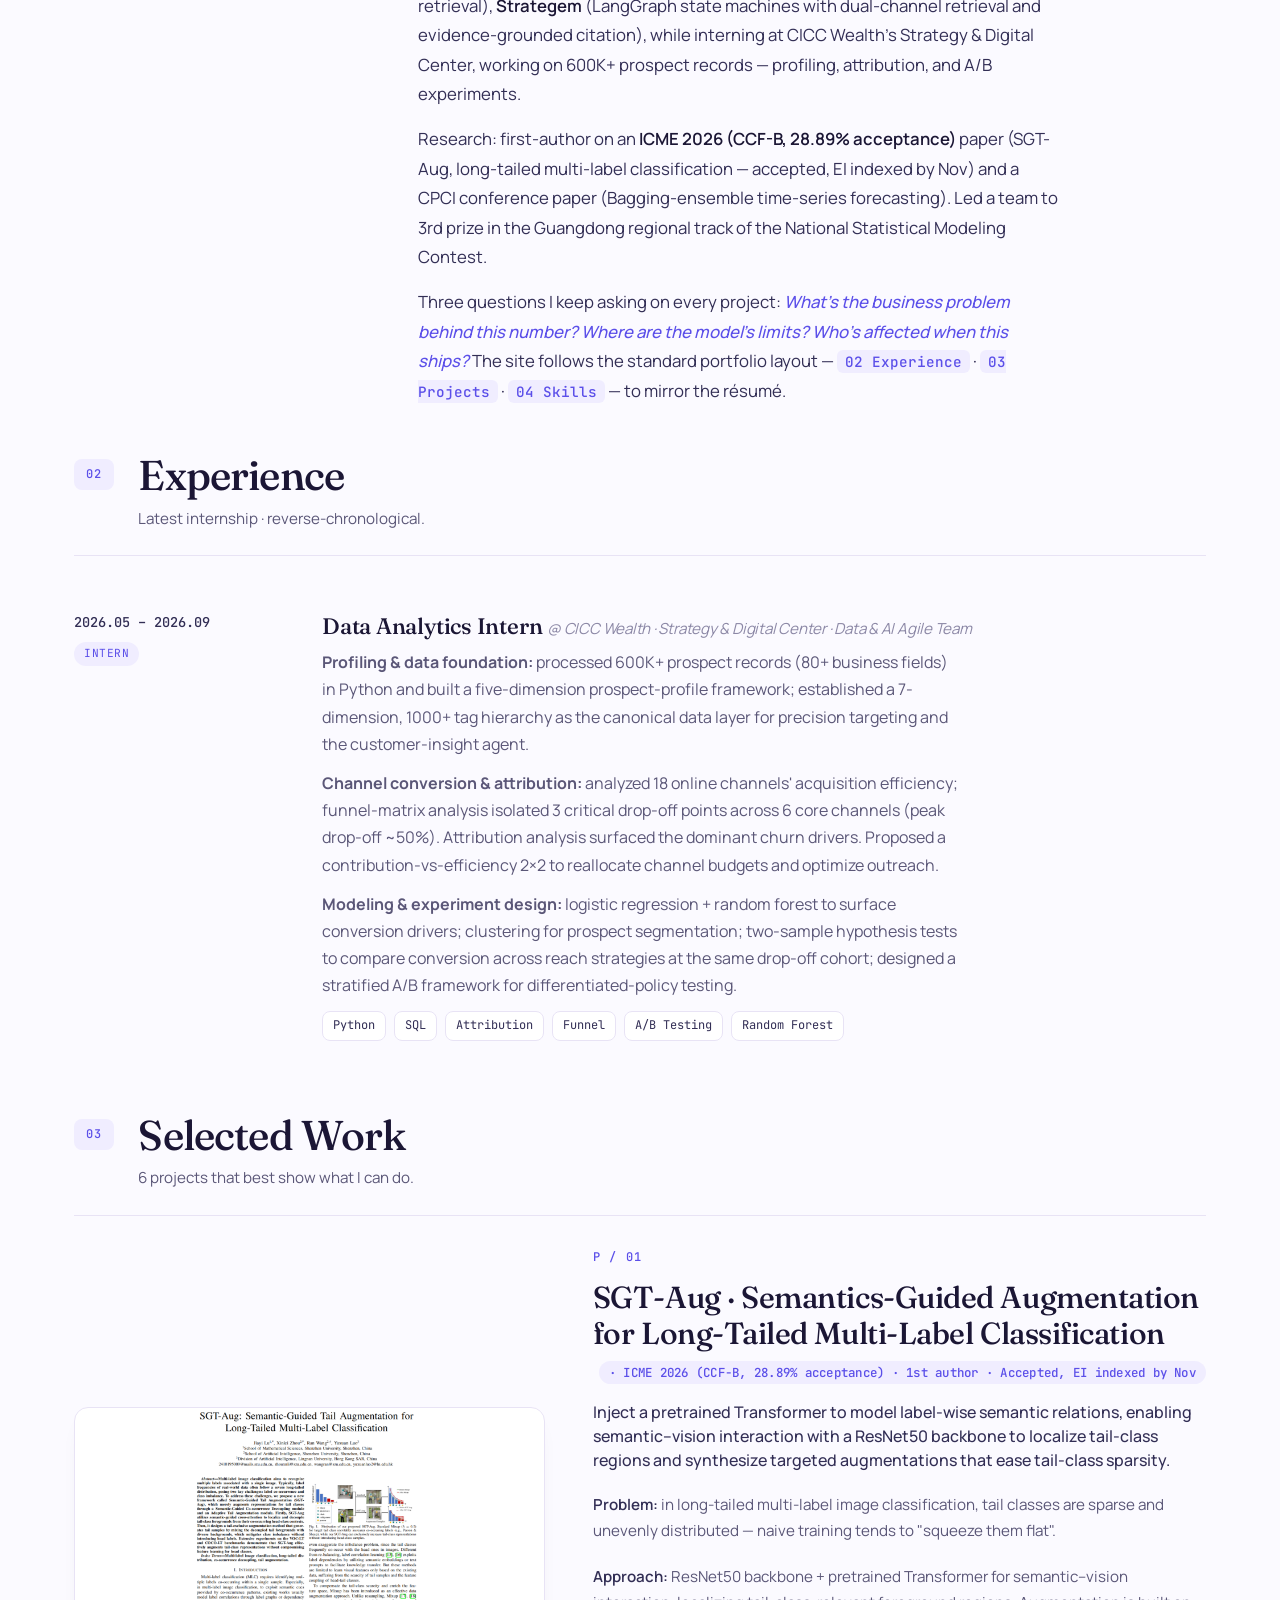
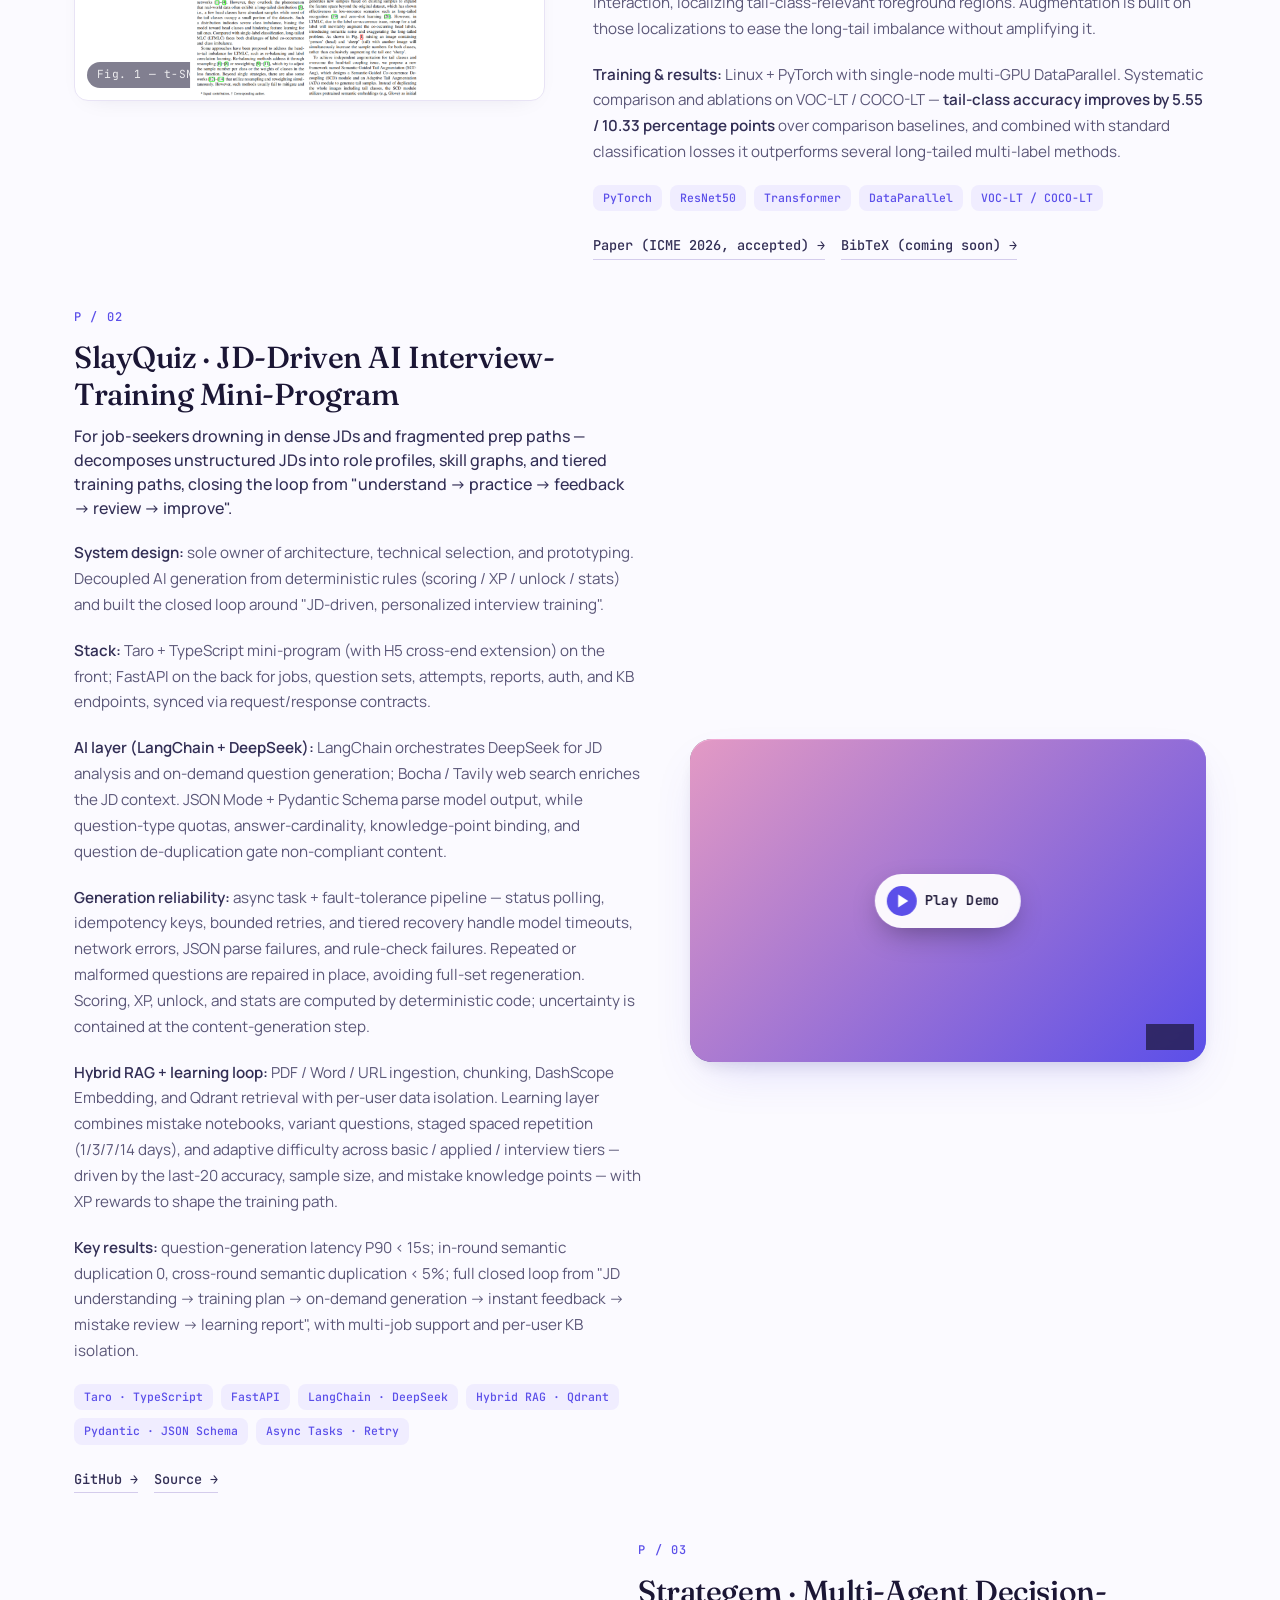
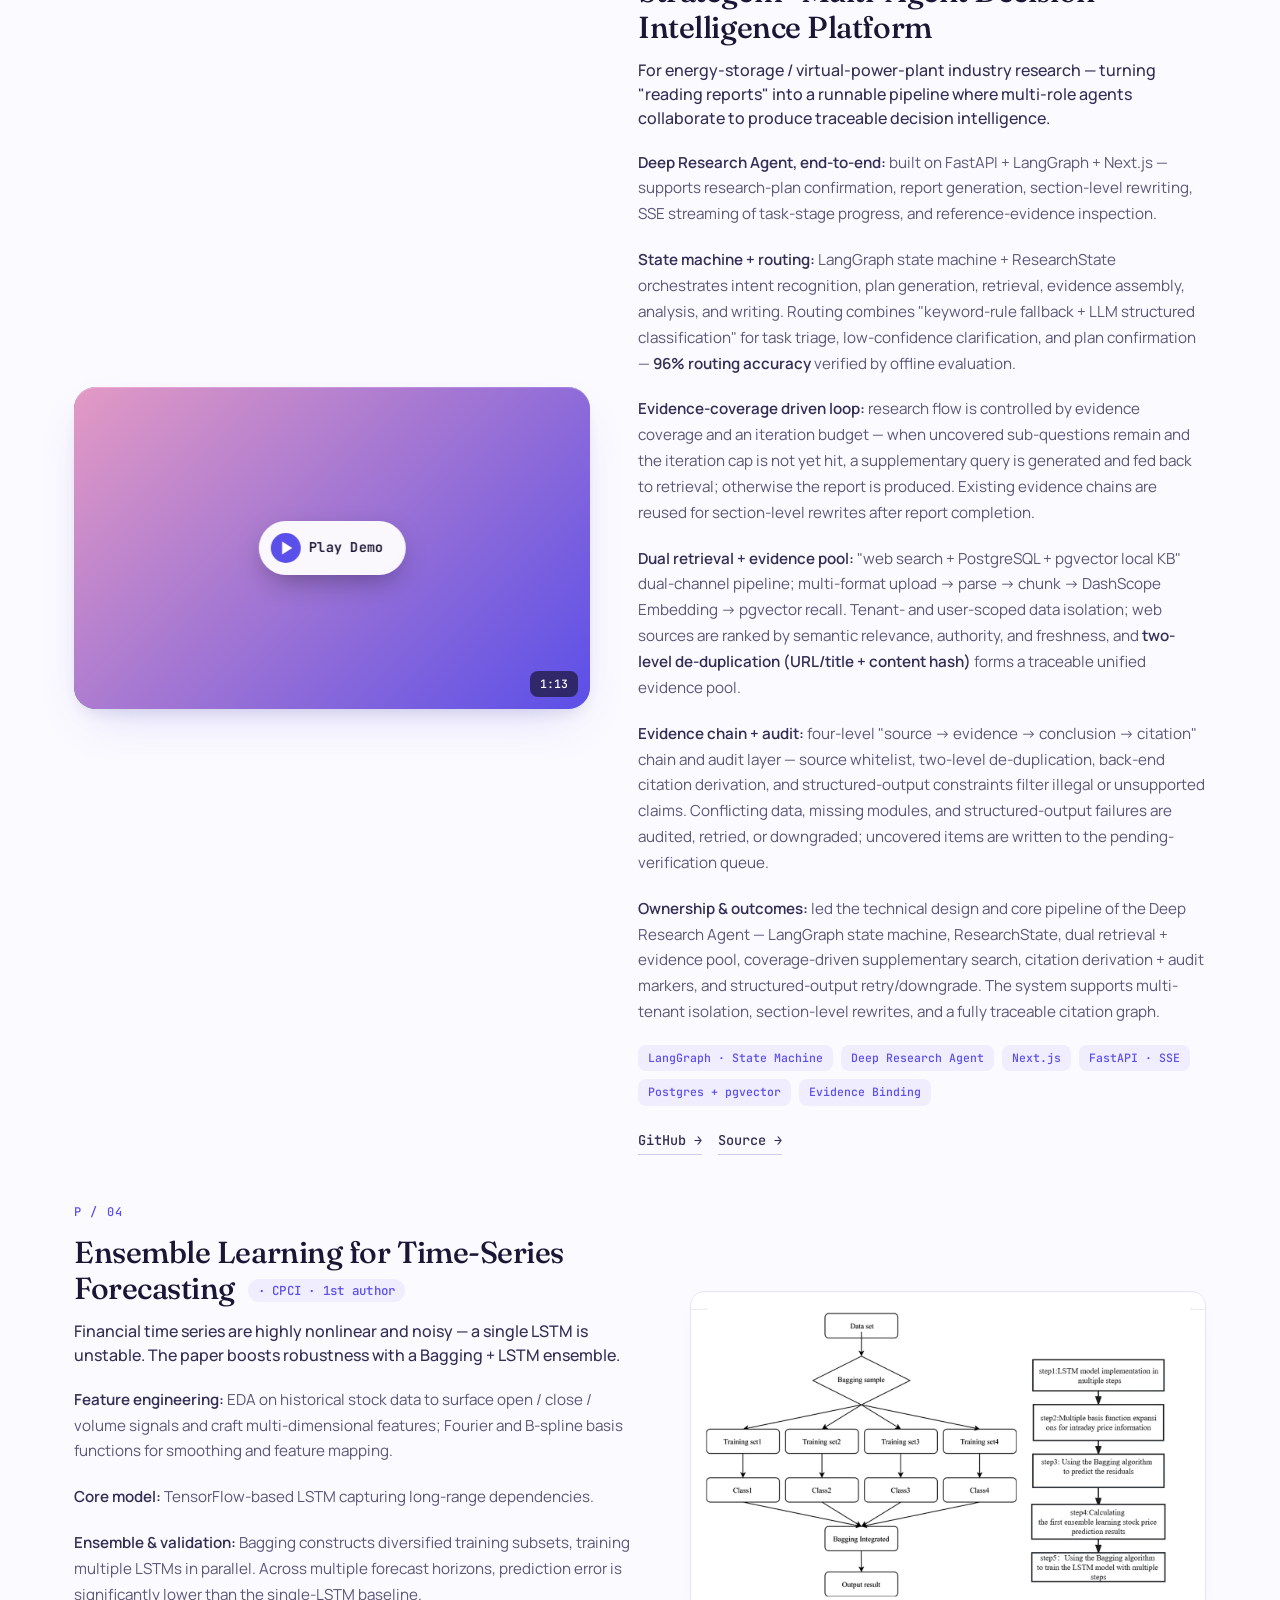
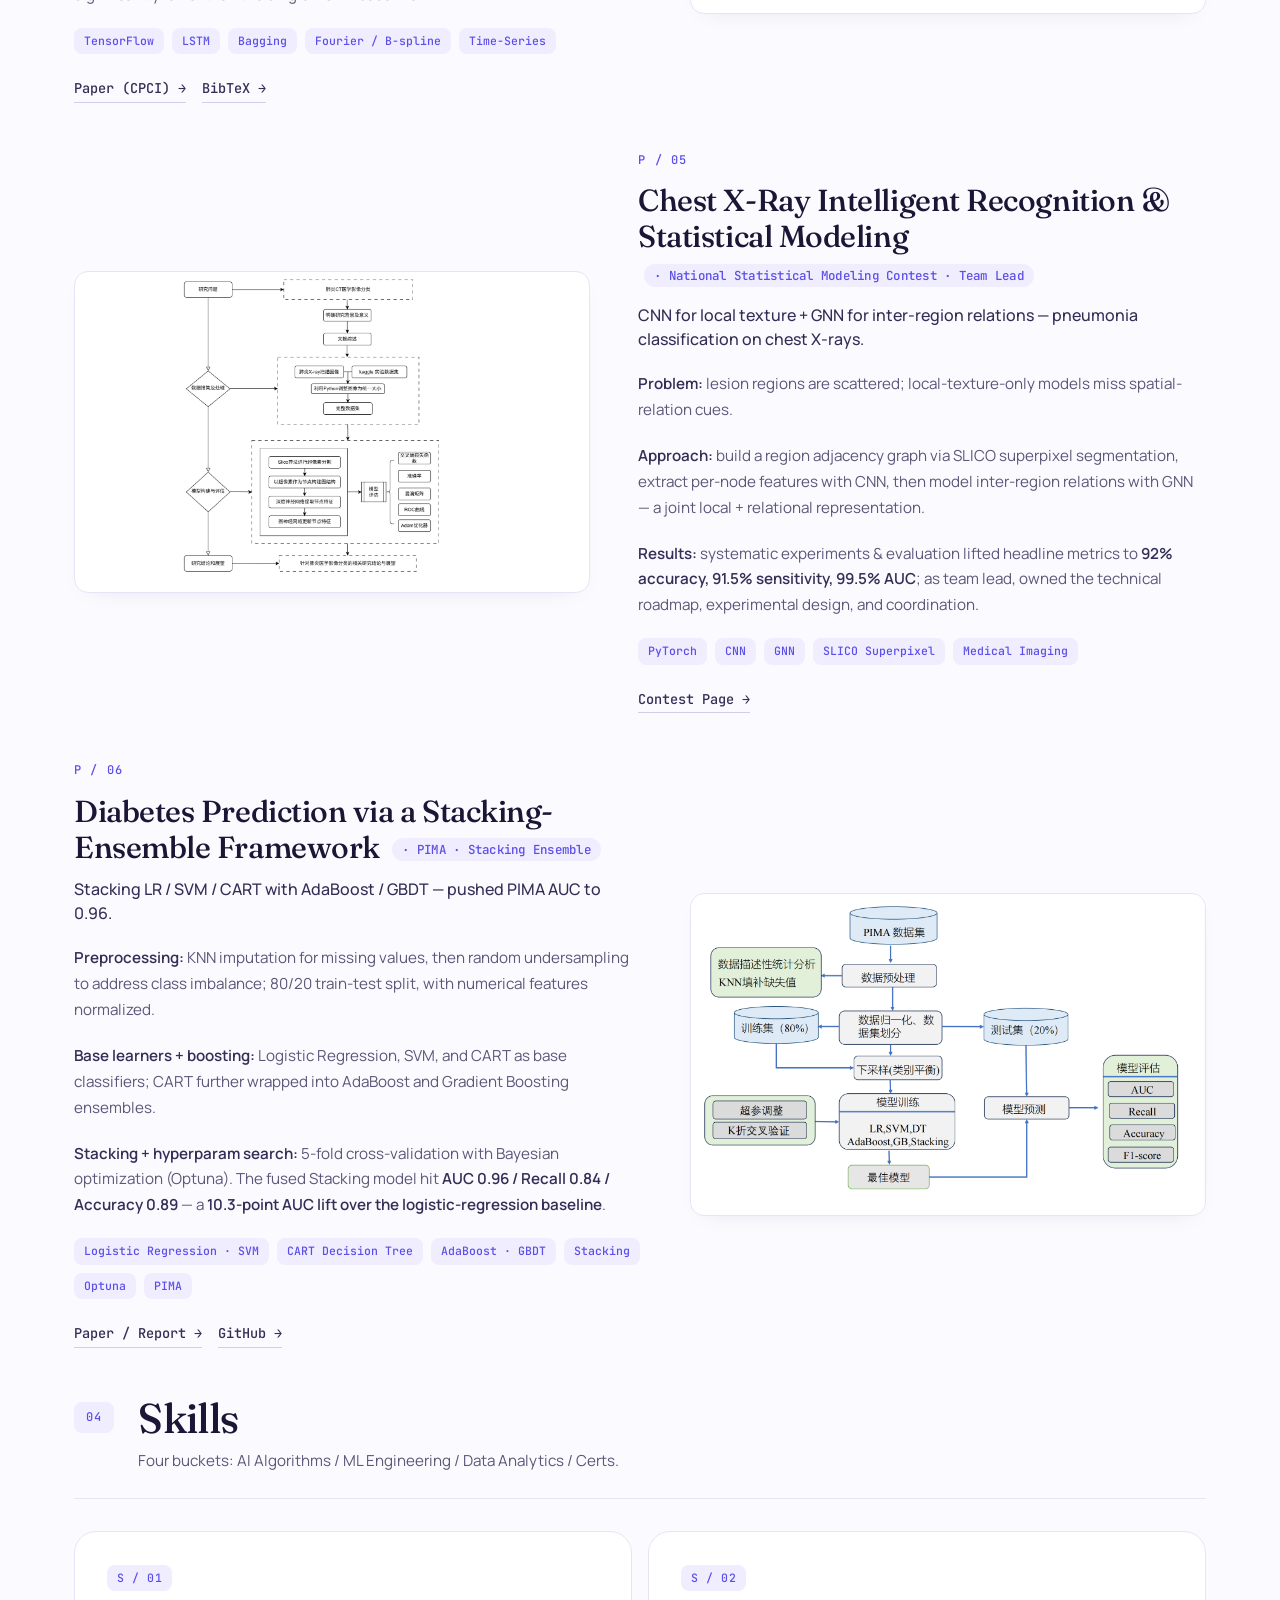
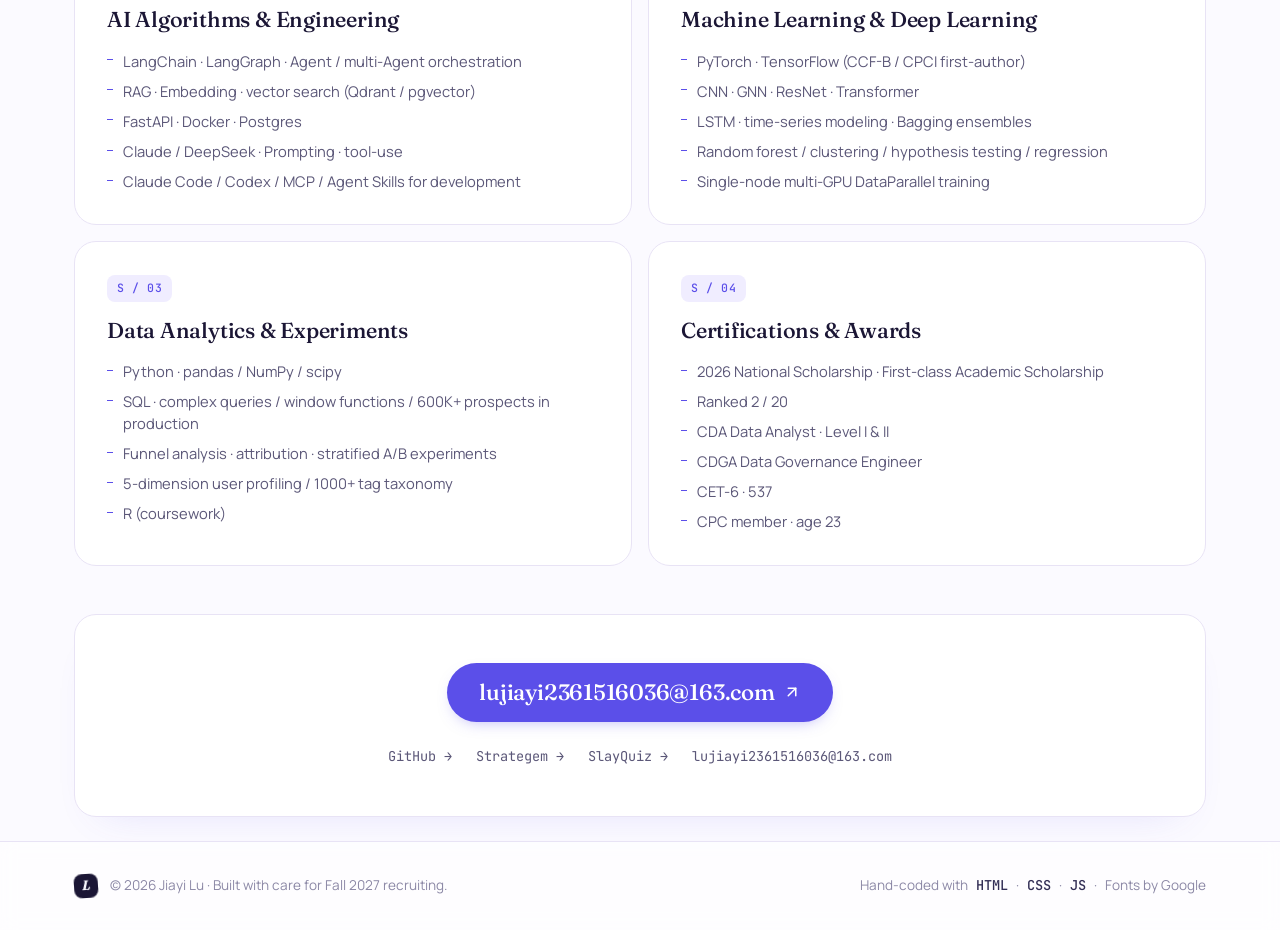
==== commit 1f5aed84: "content: add ICME 2026 acceptance rate to paper badge and About - ICME 2026 acceptance rate is 28.89" ====
--- a/en.html
+++ b/en.html
@@ -162,7 +162,7 @@
                             <strong>Strategem</strong> (LangGraph state machines with dual-channel retrieval and evidence-grounded citation), while interning at CICC Wealth's Strategy &amp; Digital Center, working on 600K+ prospect records — profiling, attribution, and A/B experiments.
                         </p>
                         <p>
-                            Research: first-author on an <strong>ICME 2026 (CCF-B)</strong> paper (SGT-Aug, long-tailed multi-label classification) and a CPCI conference paper (Bagging-ensemble time-series forecasting). Led a team to 3rd prize in the Guangdong regional track of the National Statistical Modeling Contest.
+                            Research: first-author on an <strong>ICME 2026 (CCF-B, 28.89% acceptance)</strong> paper (SGT-Aug, long-tailed multi-label classification — accepted, EI indexed by Nov) and a CPCI conference paper (Bagging-ensemble time-series forecasting). Led a team to 3rd prize in the Guangdong regional track of the National Statistical Modeling Contest.
                         </p>
                         <p>
                             Three questions I keep asking on every project: <em>What's the business problem behind this number?</em>
@@ -247,7 +247,7 @@
                         </div>
                         <div class="project-info">
                             <span class="project-num">P / 01</span>
-                            <h3 class="project-title">SGT-Aug · Semantics-Guided Augmentation for Long-Tailed Multi-Label Classification <span class="project-pub">· ICME 2026 (CCF-B) · 1st author · Accepted, EI indexed by Nov</span></h3>
+                            <h3 class="project-title">SGT-Aug · Semantics-Guided Augmentation for Long-Tailed Multi-Label Classification <span class="project-pub">· ICME 2026 (CCF-B, 28.89% acceptance) · 1st author · Accepted, EI indexed by Nov</span></h3>
                             <p class="project-sub">Inject a pretrained Transformer to model label-wise semantic relations, enabling semantic–vision interaction with a ResNet50 backbone to localize tail-class regions and synthesize targeted augmentations that ease tail-class sparsity.</p>
                             <p class="project-desc">
                                 <strong>Problem:</strong> in long-tailed multi-label image classification, tail classes are sparse and unevenly distributed — naive training tends to "squeeze them flat".
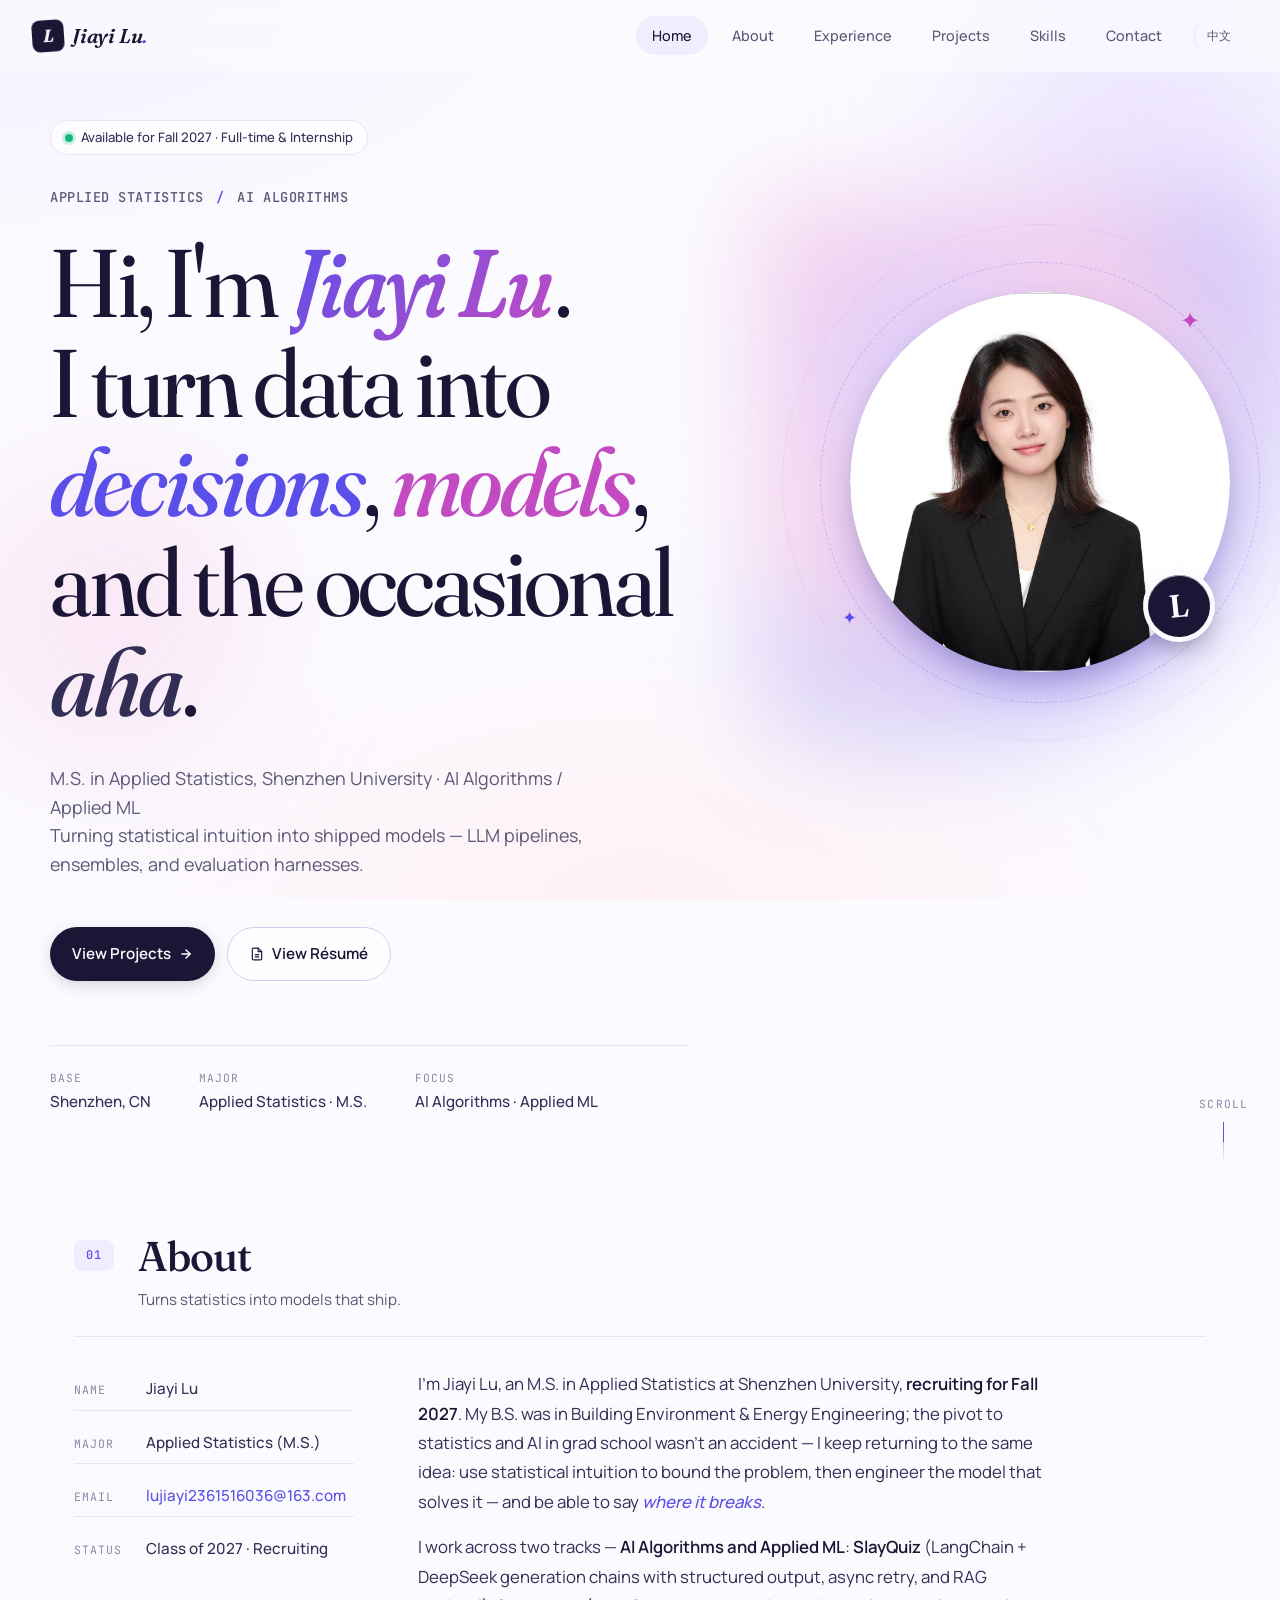
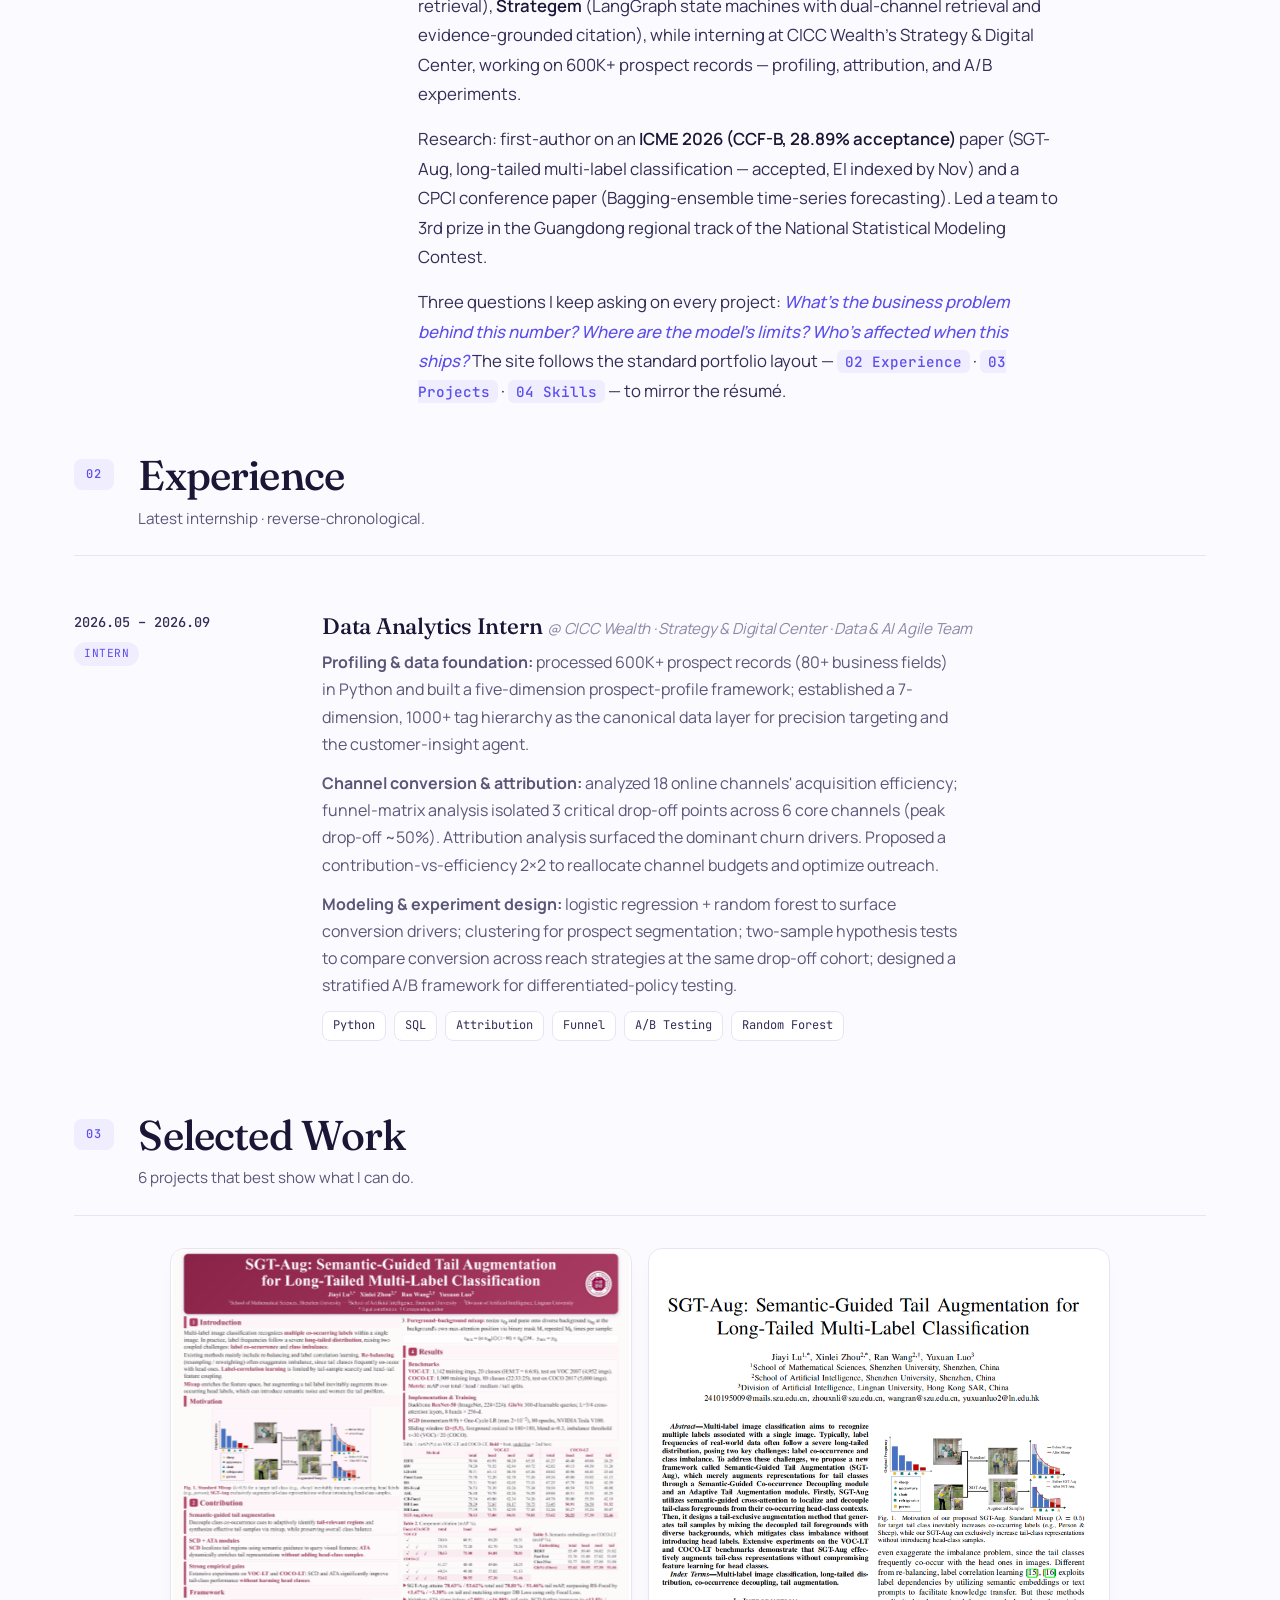
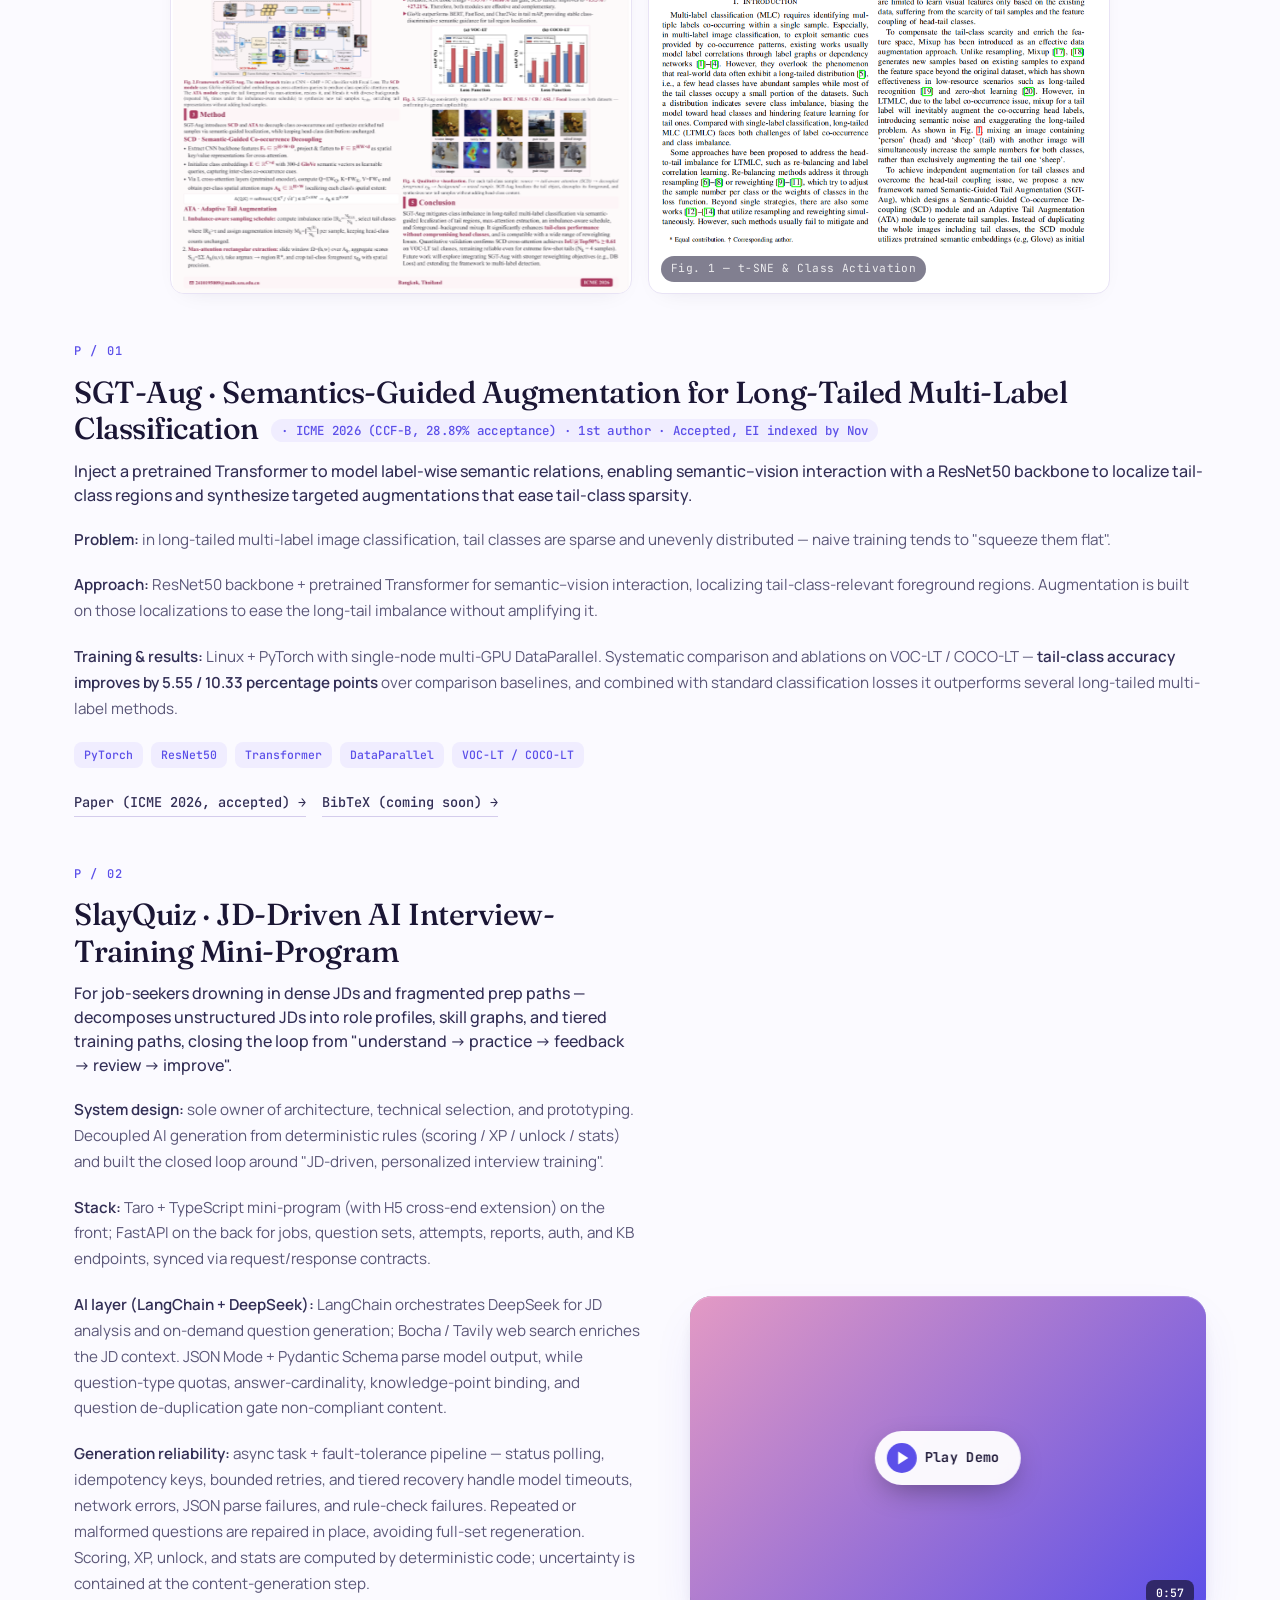
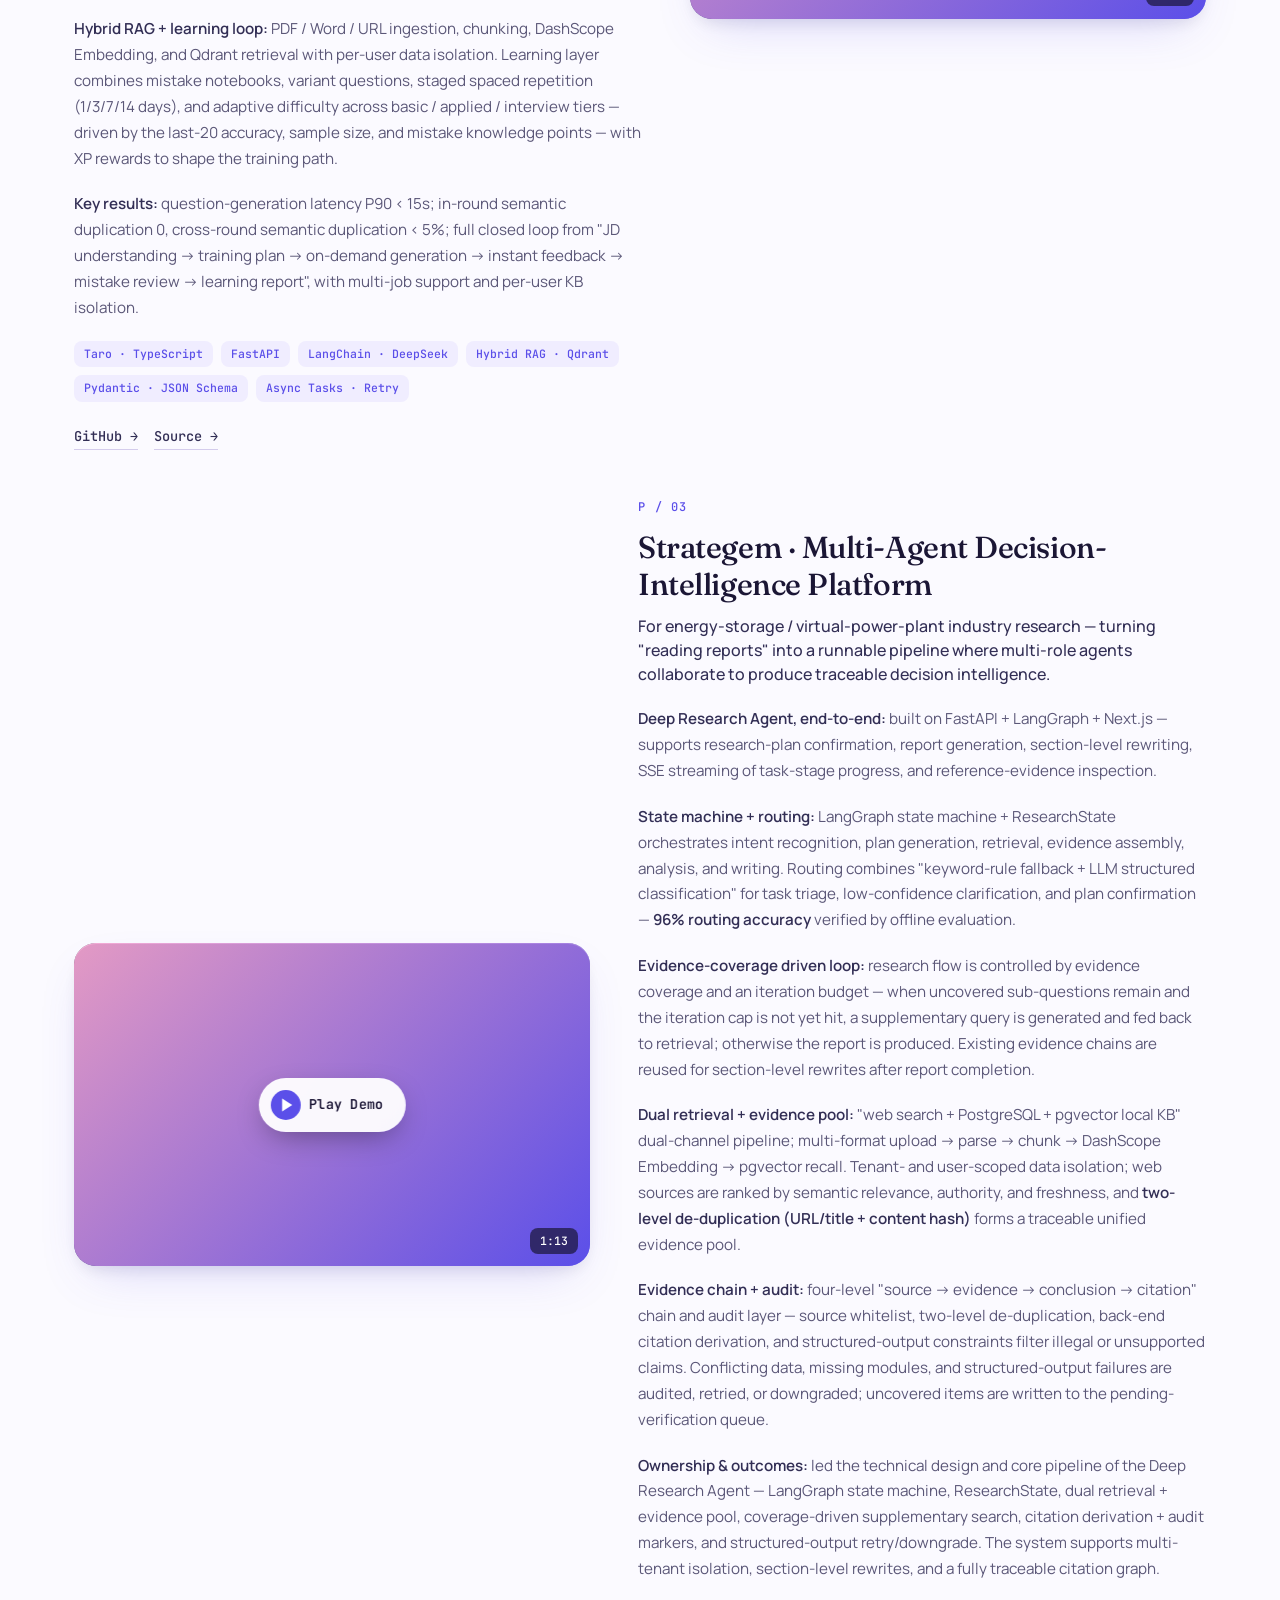
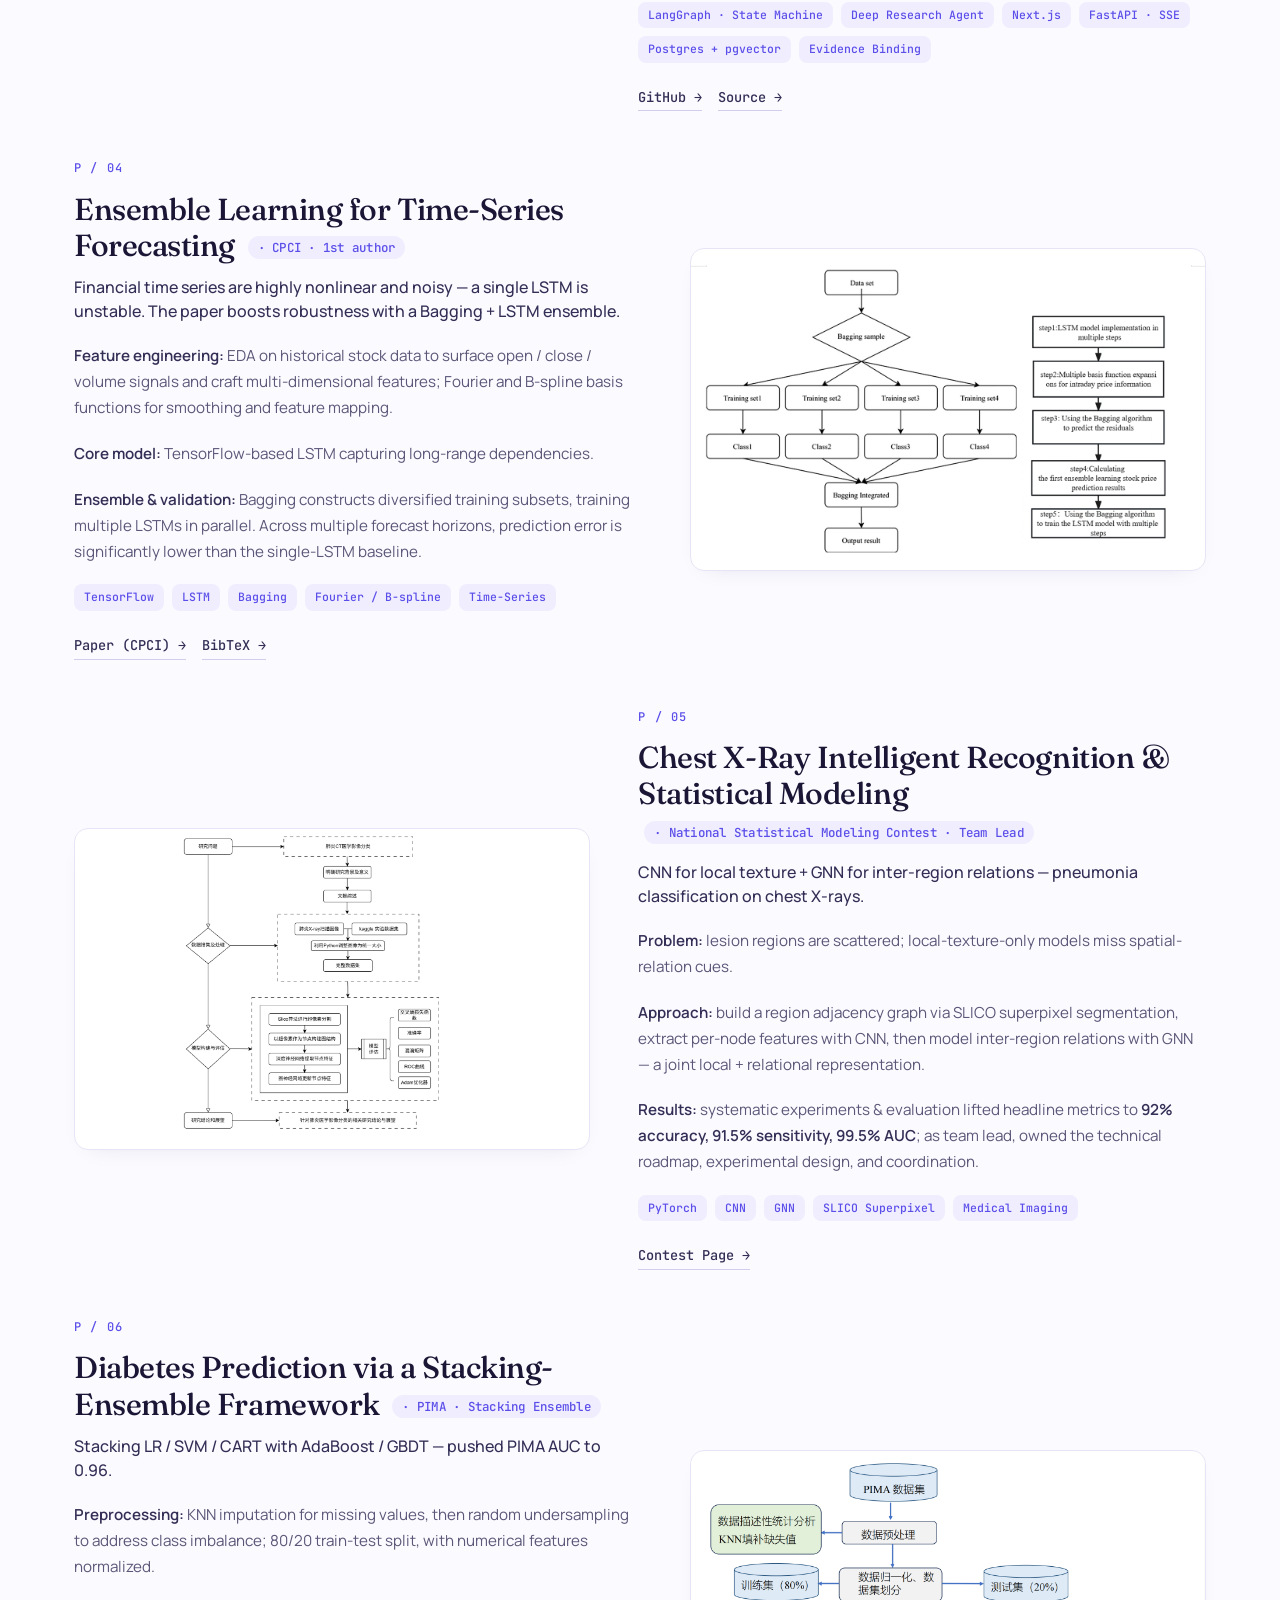
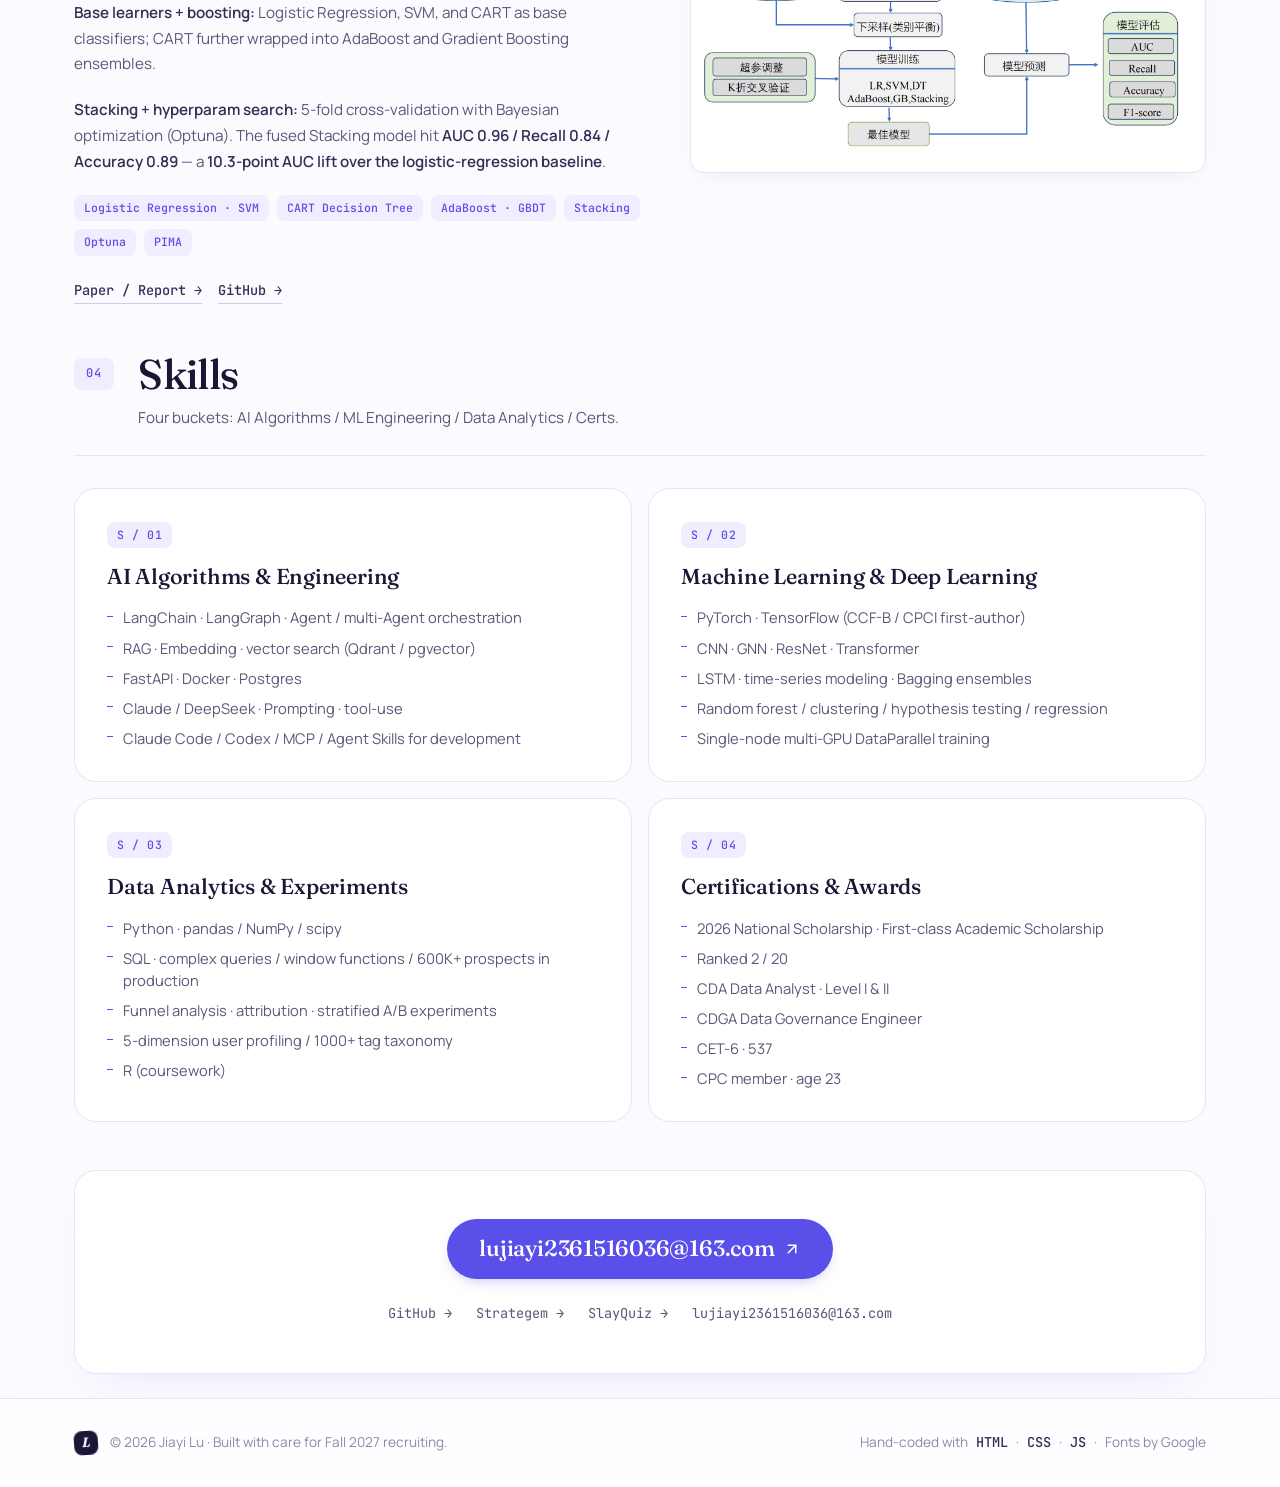
==== commit 91089ffd: "feat: add ICME 2026 poster to P/01 with side-by-side figure layout - Converted the user-supplied ICM" ====
--- a/en.html
+++ b/en.html
@@ -235,15 +235,25 @@
 
                 <ul class="project-list">
 
-                    <!-- P/01  SGT-Aug — ICME 2026 CCF-B (paper figure) -->
-                    <li class="project-item">
-                        <div class="project-visual project-visual--img" data-lightbox="image" data-lightbox-src="assets/projects/sgt-aug-figure.png" data-lightbox-caption="SGT-Aug · Fig. 1 — t-SNE &amp; Class Activation">
-                            <img src="assets/projects/sgt-aug-figure.png" alt="SGT-Aug paper figure: t-SNE embedding (left) and class activation (right)" loading="lazy" />
-                            <span class="project-visual-caption">Fig. 1 — t-SNE &amp; Class Activation</span>
-                            <span class="project-zoom" aria-hidden="true">
-                                <svg width="12" height="12" viewBox="0 0 24 24" fill="none" stroke="currentColor" stroke-width="2.2" stroke-linecap="round" stroke-linejoin="round"><circle cx="11" cy="11" r="7"></circle><line x1="21" y1="21" x2="16.65" y2="16.65"></line><line x1="11" y1="8" x2="11" y2="14"></line><line x1="8" y1="11" x2="14" y2="11"></line></svg>
-                                View
-                            </span>
+                    <!-- P/01  SGT-Aug — ICME 2026 CCF-B (poster + paper figure) -->
+                    <li class="project-item project-item--duo">
+                        <div class="project-visual-duo">
+                            <div class="project-visual project-visual--img" data-lightbox="image" data-lightbox-src="assets/projects/sgt-aug-poster.png" data-lightbox-caption="SGT-Aug · ICME 2026 conference poster (full size, click to zoom)">
+                                <img src="assets/projects/sgt-aug-poster.png" alt="SGT-Aug ICME 2026 conference poster: framework, results, and ablations" loading="lazy" />
+                                <span class="project-visual-caption">ICME 2026 Poster</span>
+                                <span class="project-zoom" aria-hidden="true">
+                                    <svg width="12" height="12" viewBox="0 0 24 24" fill="none" stroke="currentColor" stroke-width="2.2" stroke-linecap="round" stroke-linejoin="round"><circle cx="11" cy="11" r="7"></circle><line x1="21" y1="21" x2="16.65" y2="16.65"></line><line x1="11" y1="8" x2="11" y2="14"></line><line x1="8" y1="11" x2="14" y2="11"></line></svg>
+                                    View
+                                </span>
+                            </div>
+                            <div class="project-visual project-visual--img" data-lightbox="image" data-lightbox-src="assets/projects/sgt-aug-figure.png" data-lightbox-caption="SGT-Aug · Fig. 1 — t-SNE &amp; Class Activation">
+                                <img src="assets/projects/sgt-aug-figure.png" alt="SGT-Aug paper figure: t-SNE embedding (left) and class activation (right)" loading="lazy" />
+                                <span class="project-visual-caption">Fig. 1 — t-SNE &amp; Class Activation</span>
+                                <span class="project-zoom" aria-hidden="true">
+                                    <svg width="12" height="12" viewBox="0 0 24 24" fill="none" stroke="currentColor" stroke-width="2.2" stroke-linecap="round" stroke-linejoin="round"><circle cx="11" cy="11" r="7"></circle><line x1="21" y1="21" x2="16.65" y2="16.65"></line><line x1="11" y1="8" x2="11" y2="14"></line><line x1="8" y1="11" x2="14" y2="11"></line></svg>
+                                    View
+                                </span>
+                            </div>
                         </div>
                         <div class="project-info">
                             <span class="project-num">P / 01</span>
--- a/styles.css
+++ b/styles.css
@@ -1120,6 +1120,36 @@
     color: var(--ink-3);
     margin-top: 6px;
     text-transform: uppercase;
+}
+
+/* ----- P/01 duo layout: poster + paper figure ------------
+   The ICME poster is the headline artifact, so P/01 breaks out
+   of the two-column item grid: both figures sit side by side on
+   top, and the project copy runs full width underneath. */
+.project-item--duo {
+    grid-template-columns: 1fr;
+    align-items: start;
+}
+.project-visual-duo {
+    display: grid;
+    grid-template-columns: 1fr 1fr;
+    gap: var(--s-4);
+    align-items: start;
+    width: 100%;
+    max-width: 940px;
+    margin: 0 auto;
+}
+/* Both are portrait sources (poster ≈ 0.71, paper figure ≈ 0.82);
+   5/7 keeps them close to native and avoids heavy letterboxing. */
+.project-visual-duo .project-visual {
+    aspect-ratio: 5 / 7;
+}
+
+@media (max-width: 860px) {
+    .project-visual-duo {
+        grid-template-columns: 1fr;
+        max-width: 520px;
+    }
 }
 
 /* ----- Image-based project visual ----------------------
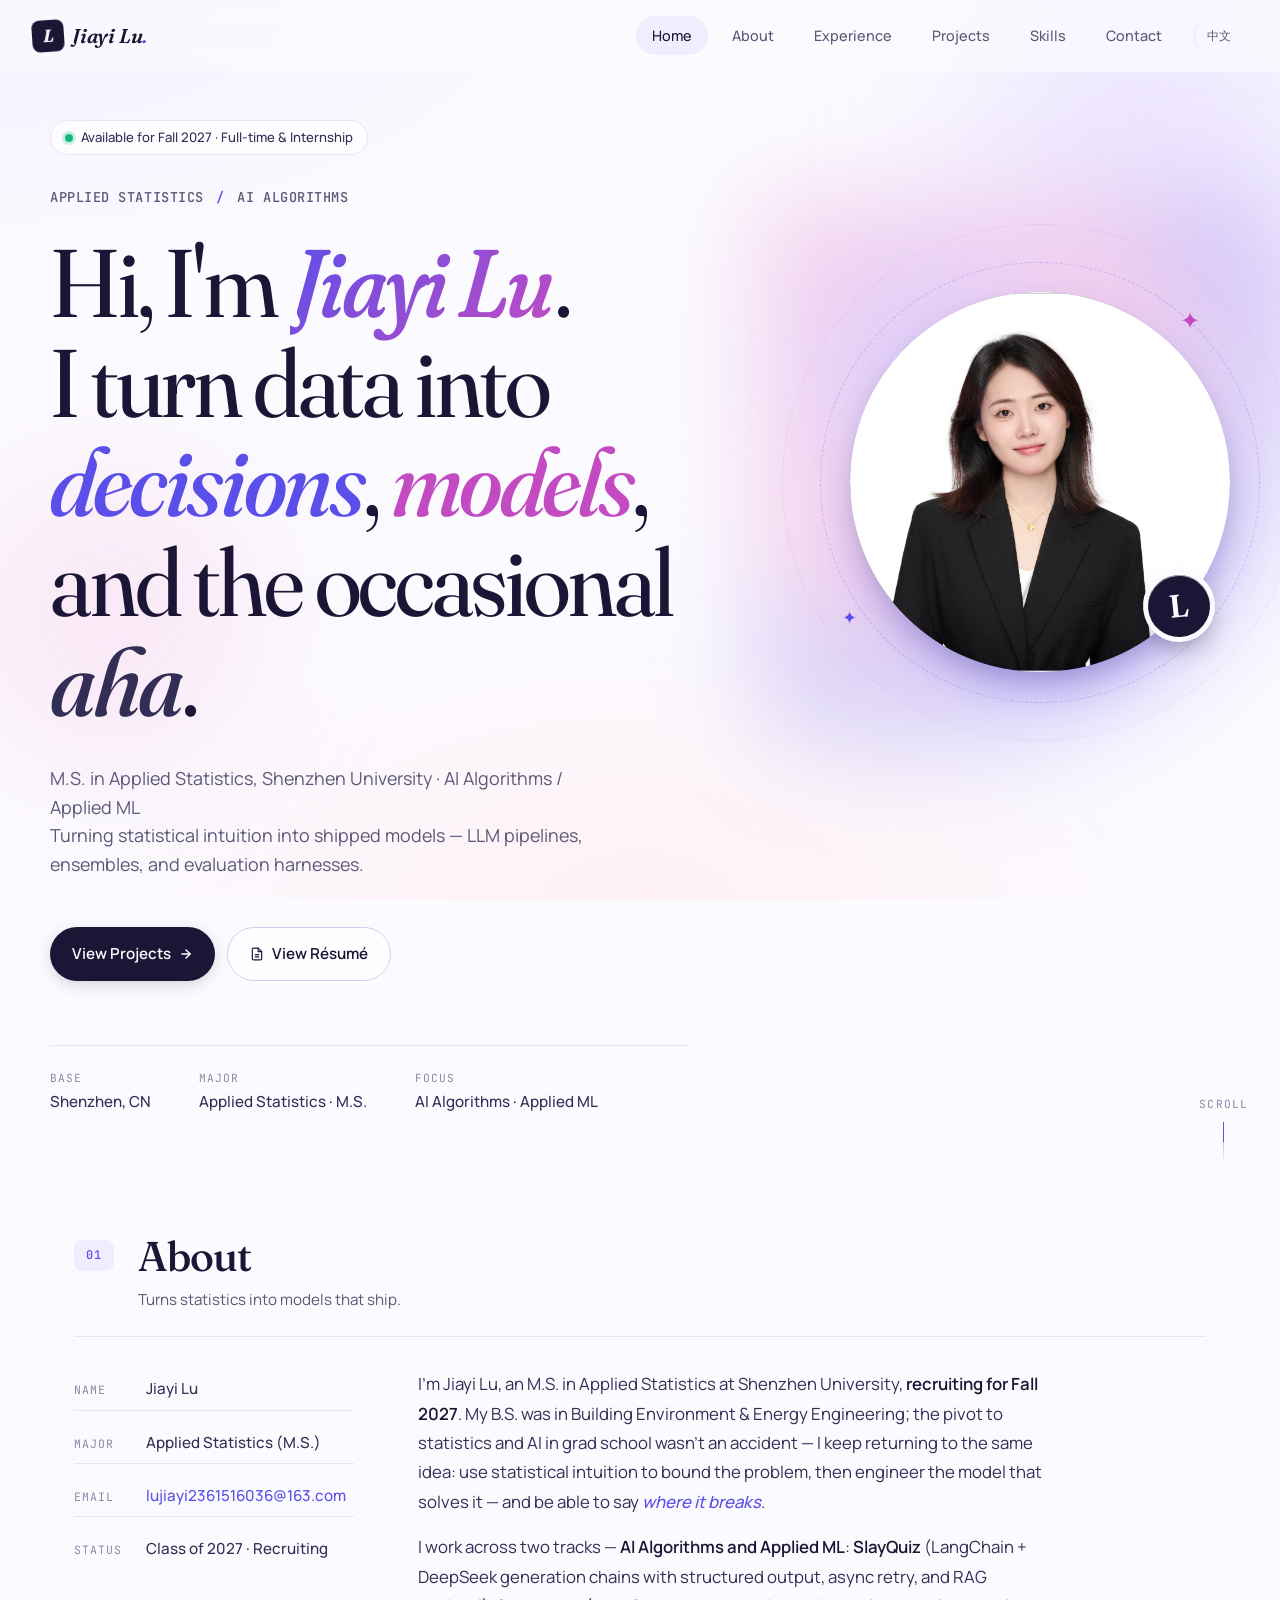
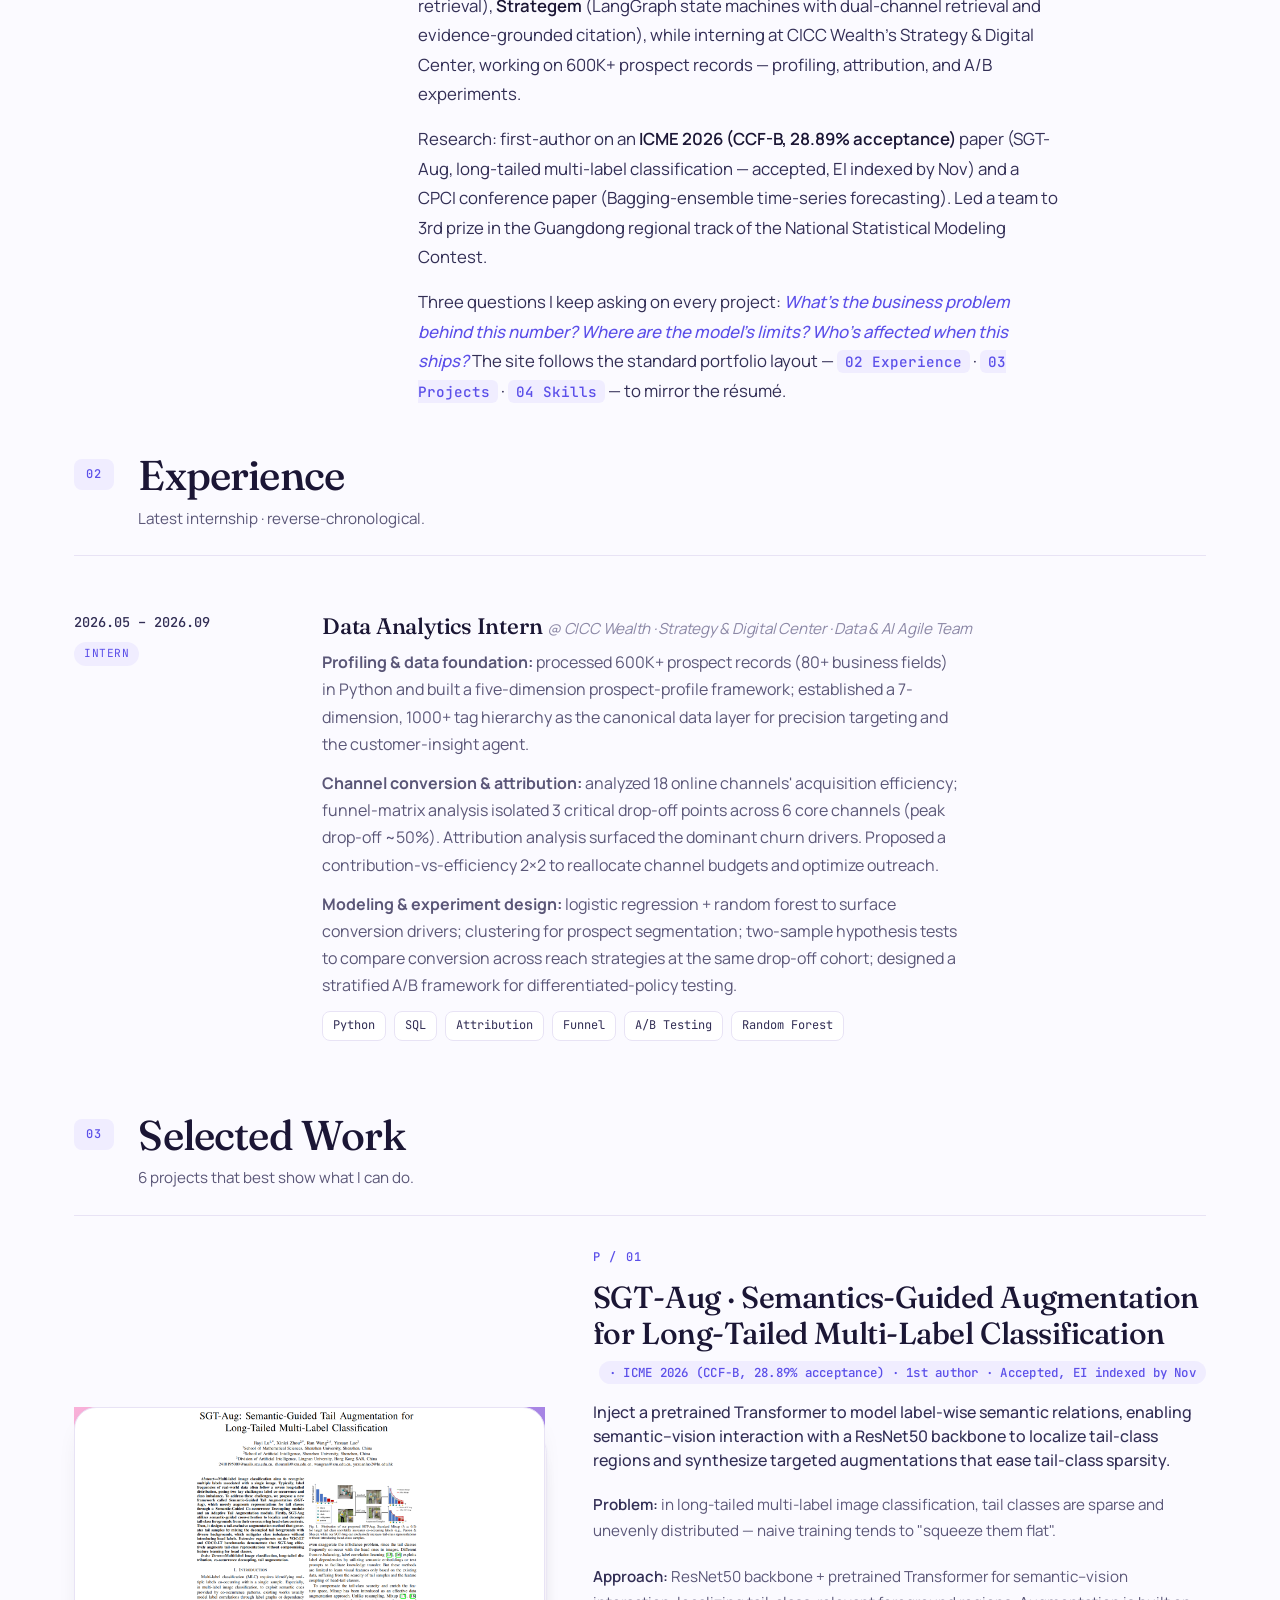
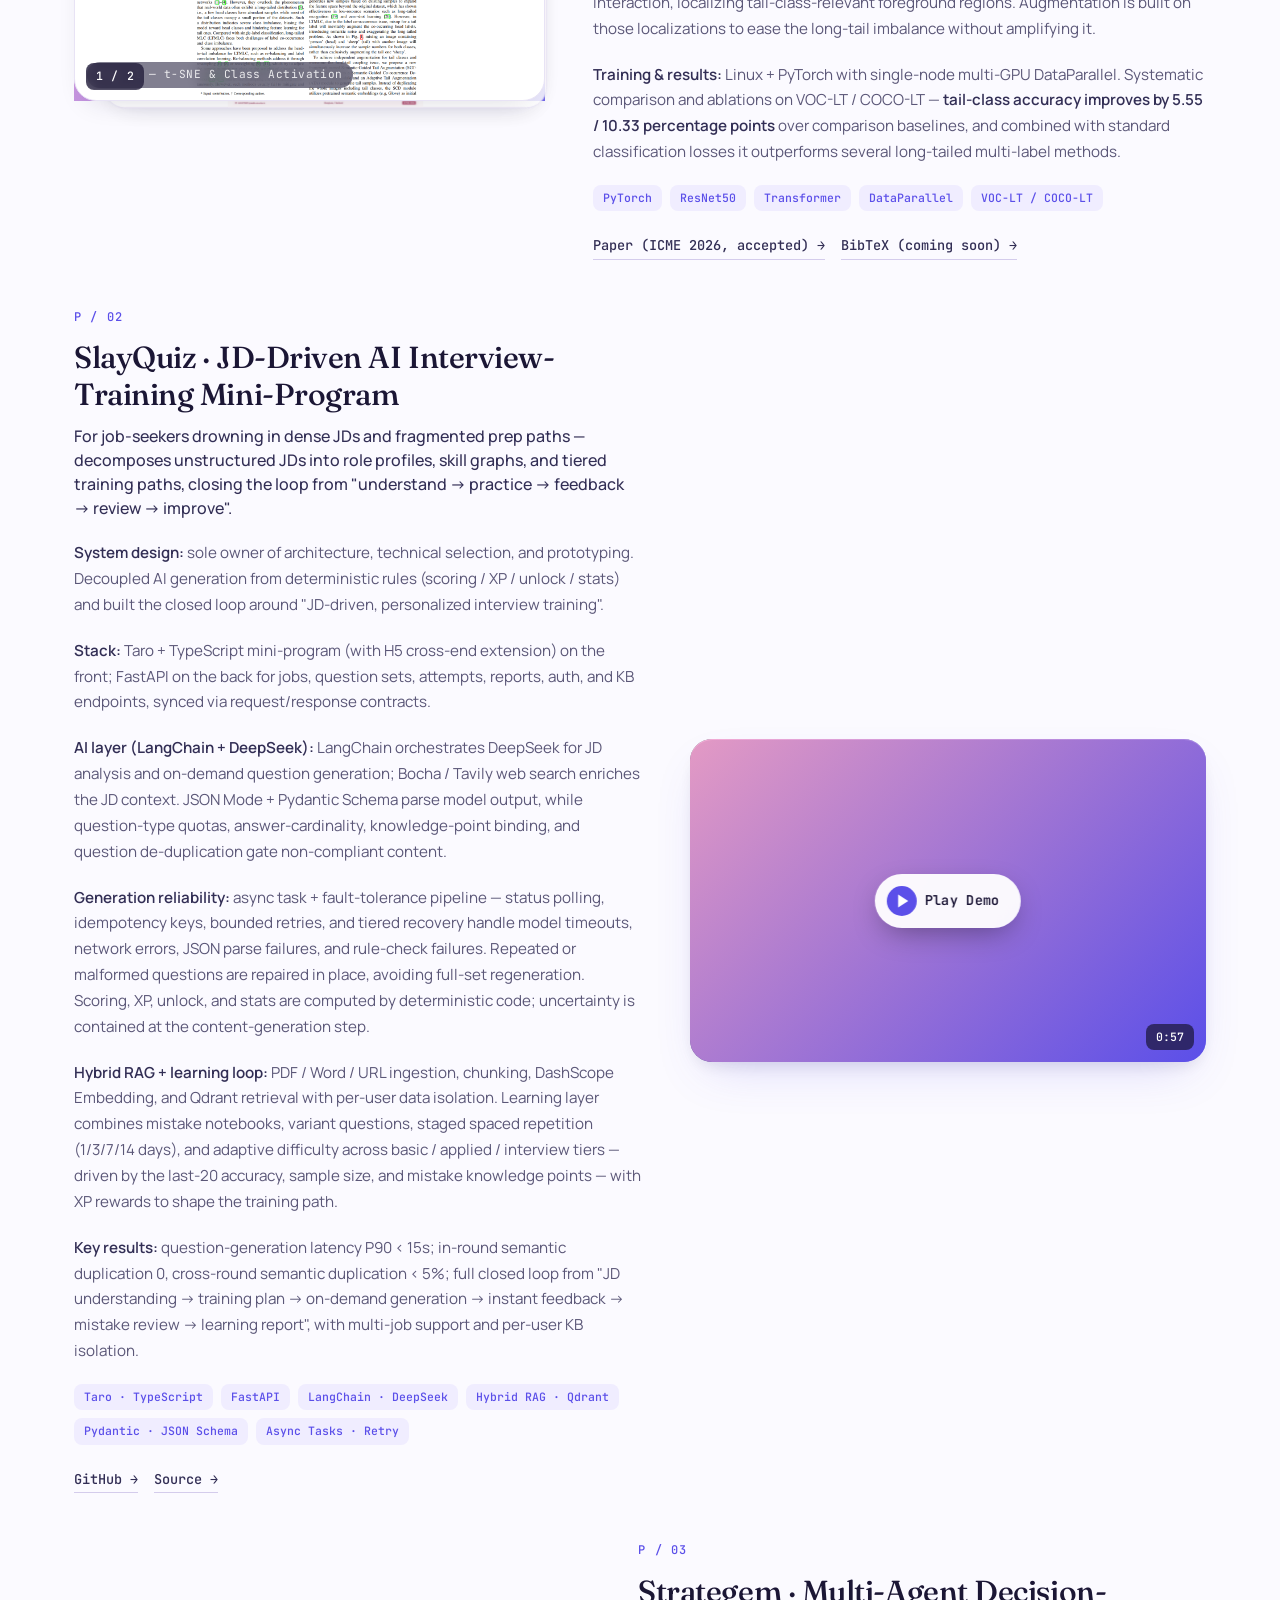
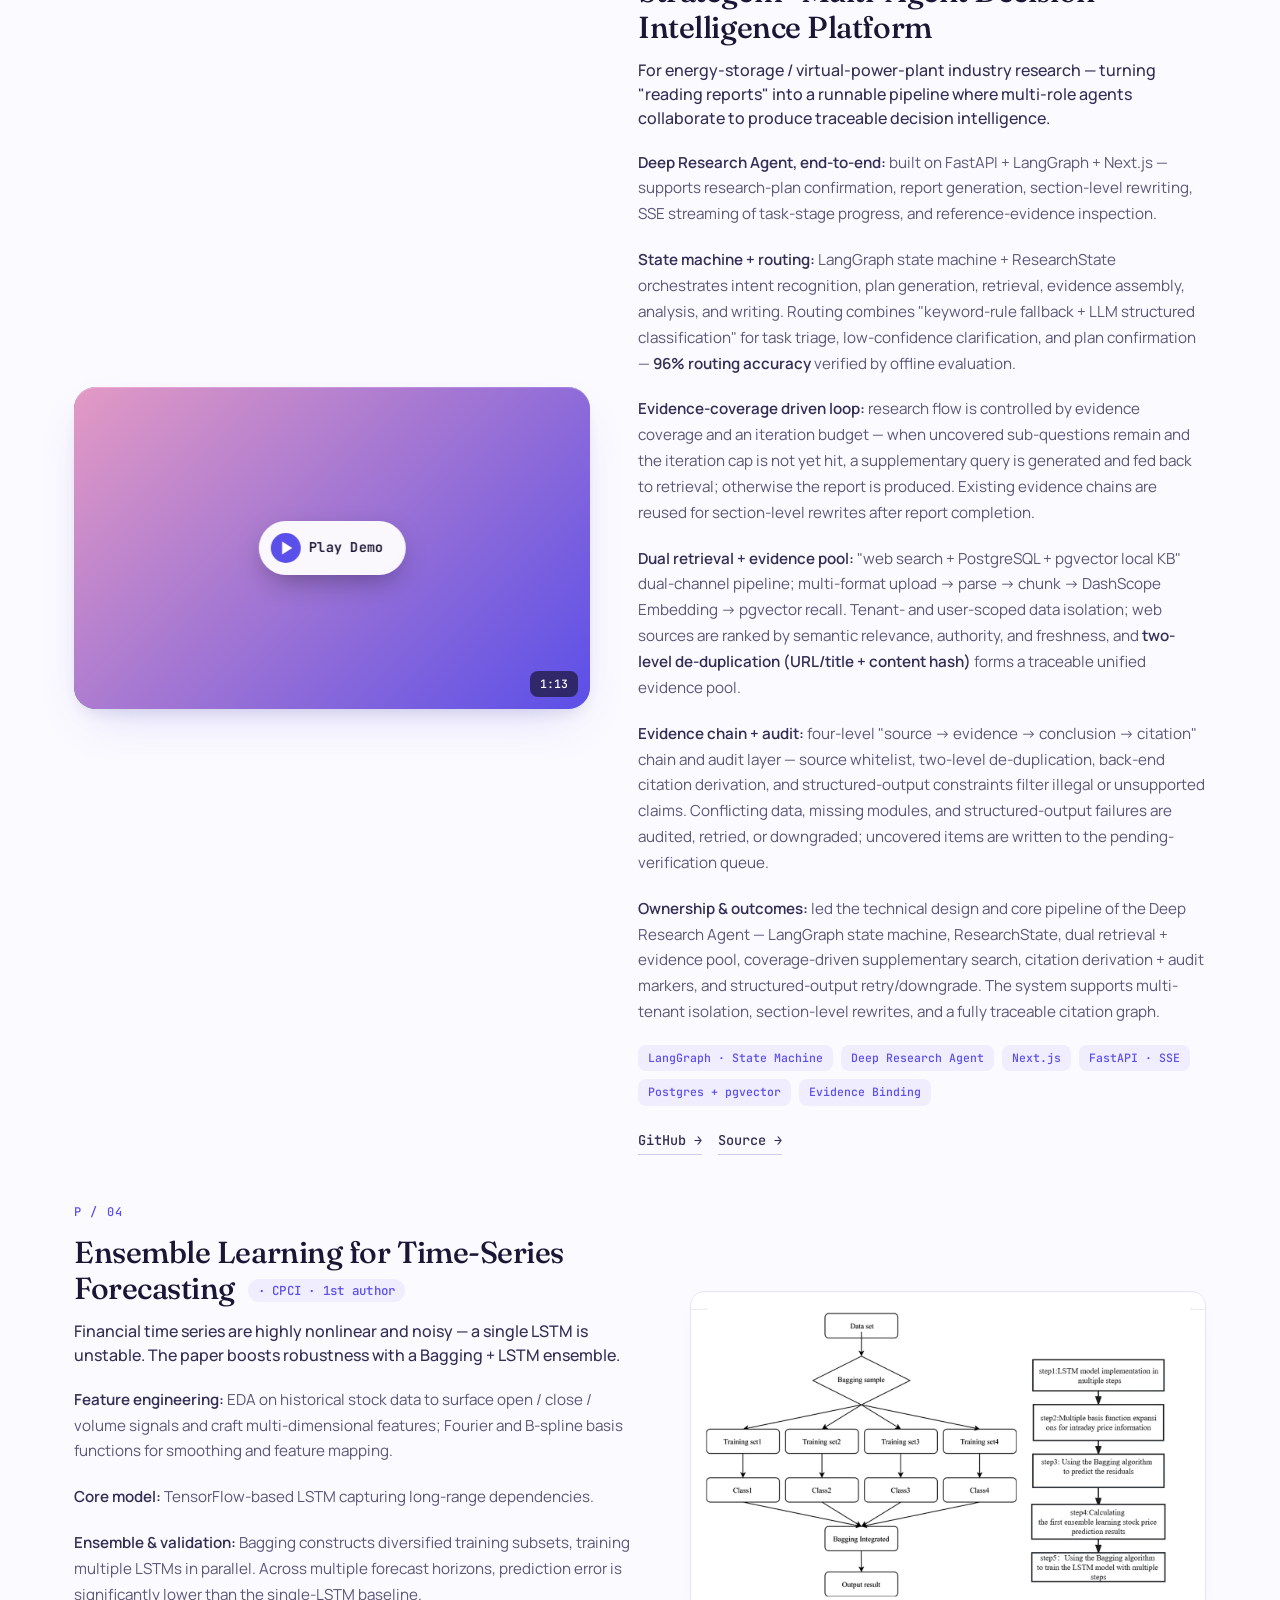
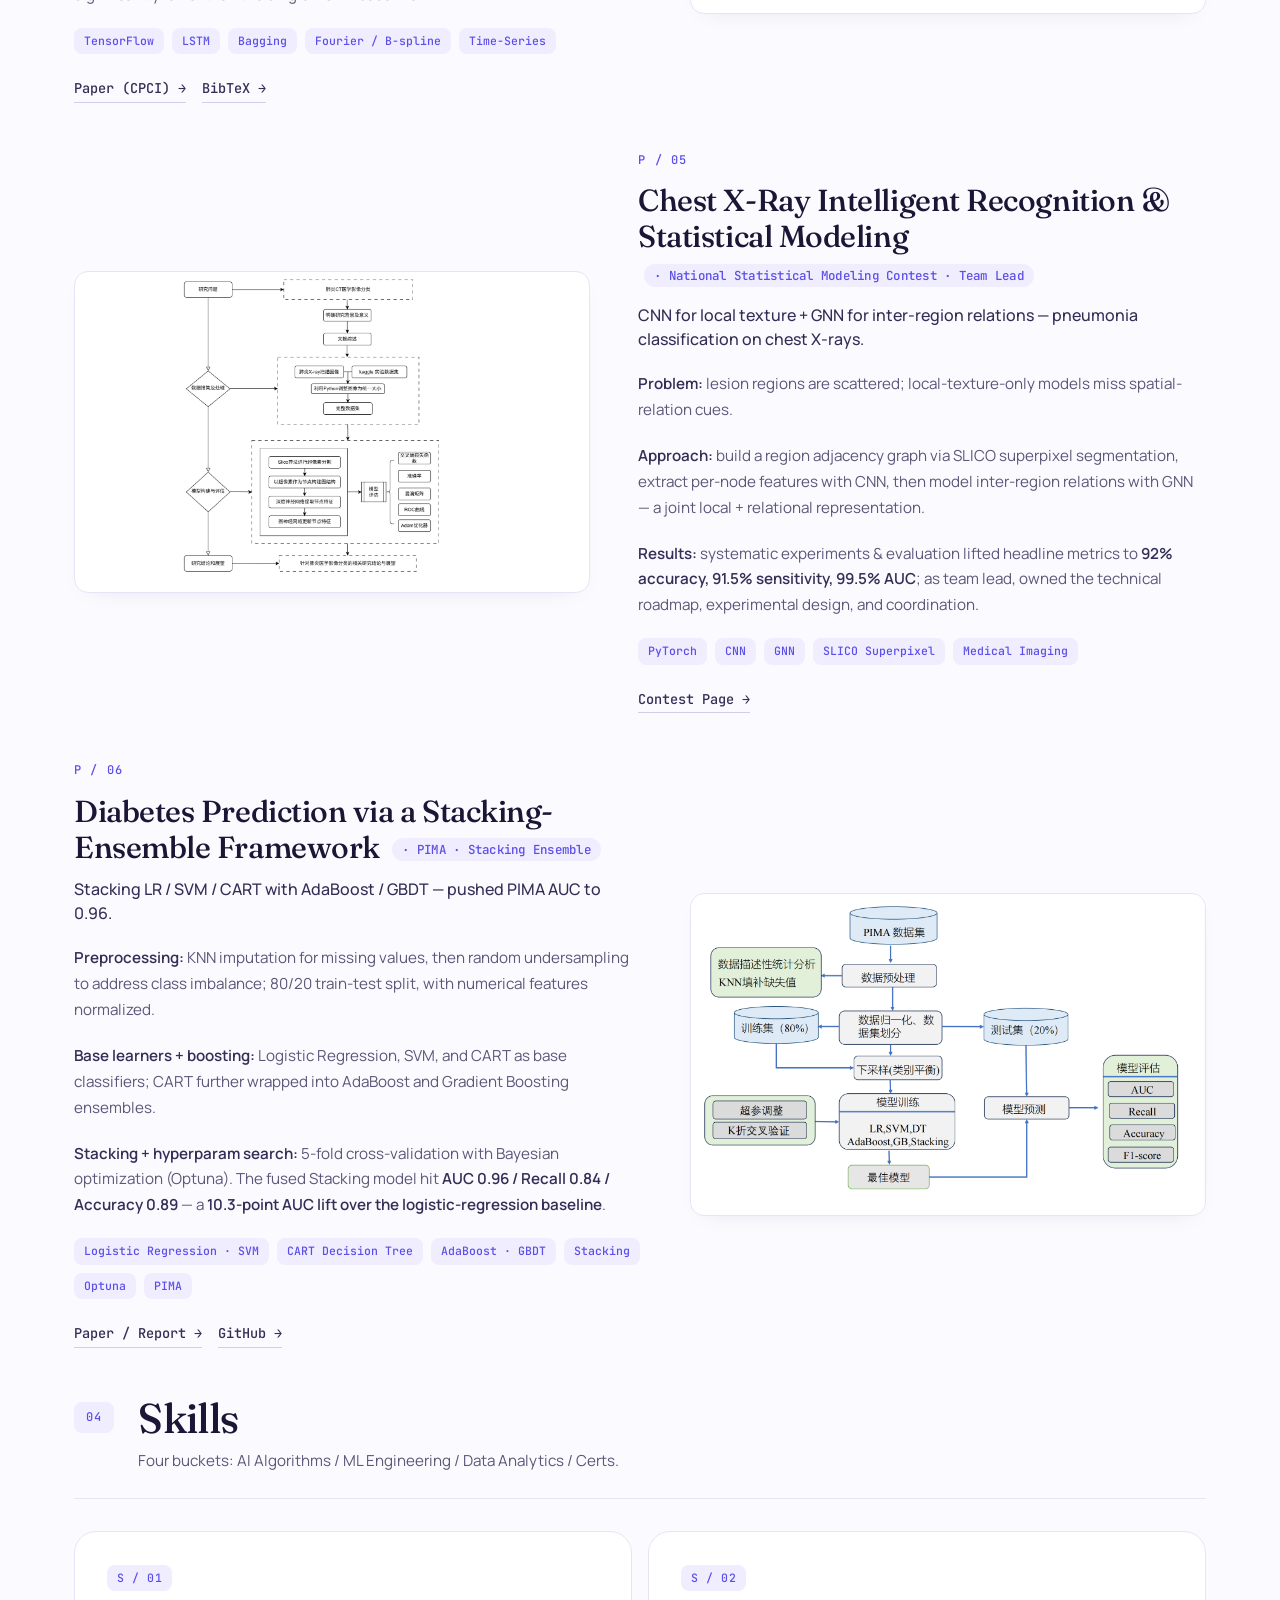
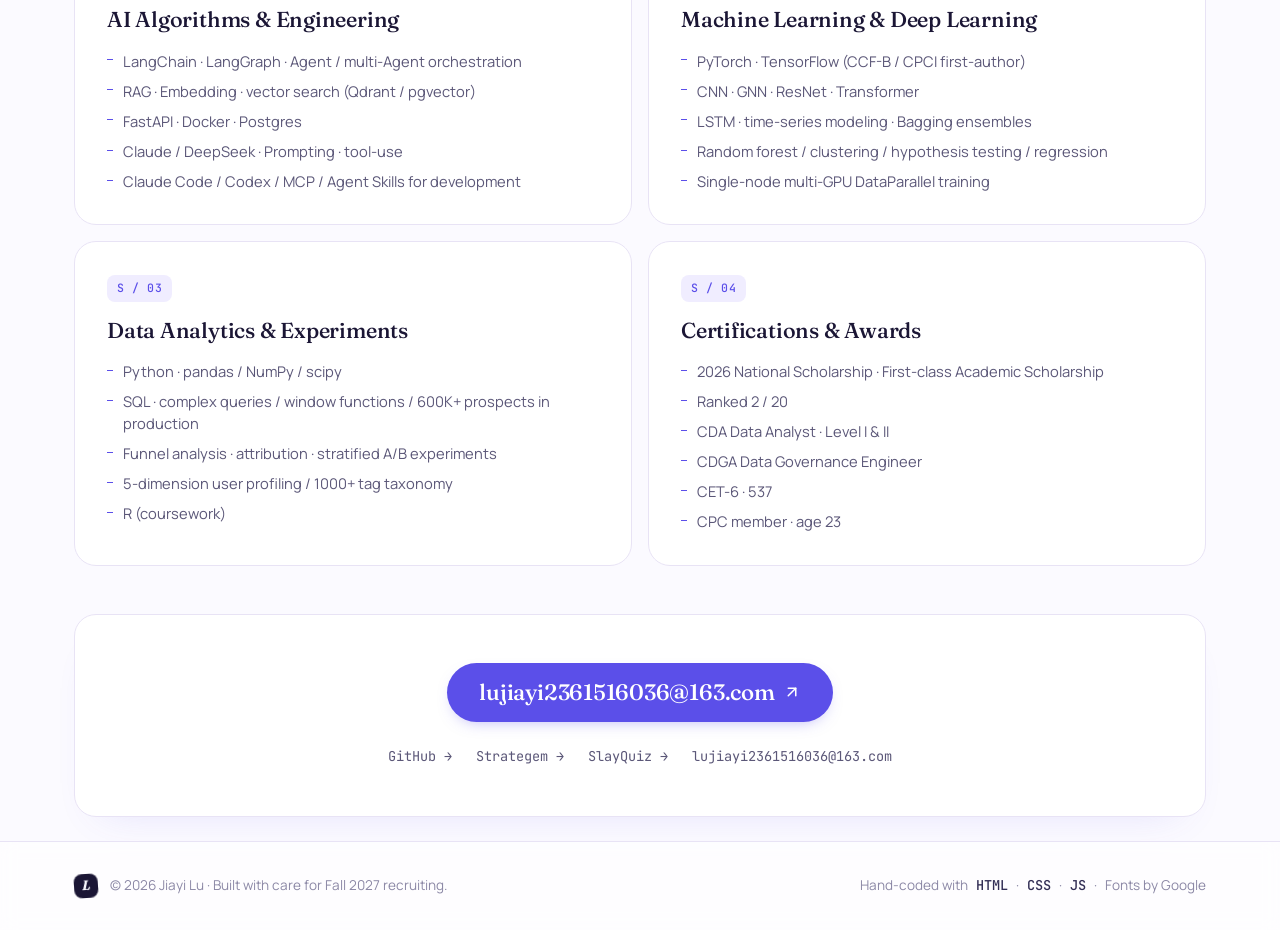
==== commit 705b7217: "feat: stack the ICME poster behind the paper figure, add lightbox paging P/01 keeps its original two" ====
--- a/en.html
+++ b/en.html
@@ -235,25 +235,22 @@
 
                 <ul class="project-list">
 
-                    <!-- P/01  SGT-Aug — ICME 2026 CCF-B (poster + paper figure) -->
-                    <li class="project-item project-item--duo">
-                        <div class="project-visual-duo">
-                            <div class="project-visual project-visual--img" data-lightbox="image" data-lightbox-src="assets/projects/sgt-aug-poster.png" data-lightbox-caption="SGT-Aug · ICME 2026 conference poster (full size, click to zoom)">
-                                <img src="assets/projects/sgt-aug-poster.png" alt="SGT-Aug ICME 2026 conference poster: framework, results, and ablations" loading="lazy" />
-                                <span class="project-visual-caption">ICME 2026 Poster</span>
-                                <span class="project-zoom" aria-hidden="true">
-                                    <svg width="12" height="12" viewBox="0 0 24 24" fill="none" stroke="currentColor" stroke-width="2.2" stroke-linecap="round" stroke-linejoin="round"><circle cx="11" cy="11" r="7"></circle><line x1="21" y1="21" x2="16.65" y2="16.65"></line><line x1="11" y1="8" x2="11" y2="14"></line><line x1="8" y1="11" x2="14" y2="11"></line></svg>
-                                    View
-                                </span>
-                            </div>
-                            <div class="project-visual project-visual--img" data-lightbox="image" data-lightbox-src="assets/projects/sgt-aug-figure.png" data-lightbox-caption="SGT-Aug · Fig. 1 — t-SNE &amp; Class Activation">
+                    <!-- P/01  SGT-Aug — ICME 2026 CCF-B (paper figure + stacked poster) -->
+                    <li class="project-item">
+                        <div class="project-visual project-visual--stack" data-lightbox-group="sgt-aug">
+                            <figure class="stack-card stack-card--front" data-lightbox="image" data-lightbox-src="assets/projects/sgt-aug-figure.png" data-lightbox-caption="SGT-Aug · Fig. 1 — t-SNE &amp; Class Activation">
                                 <img src="assets/projects/sgt-aug-figure.png" alt="SGT-Aug paper figure: t-SNE embedding (left) and class activation (right)" loading="lazy" />
                                 <span class="project-visual-caption">Fig. 1 — t-SNE &amp; Class Activation</span>
                                 <span class="project-zoom" aria-hidden="true">
                                     <svg width="12" height="12" viewBox="0 0 24 24" fill="none" stroke="currentColor" stroke-width="2.2" stroke-linecap="round" stroke-linejoin="round"><circle cx="11" cy="11" r="7"></circle><line x1="21" y1="21" x2="16.65" y2="16.65"></line><line x1="11" y1="8" x2="11" y2="14"></line><line x1="8" y1="11" x2="14" y2="11"></line></svg>
                                     View
                                 </span>
-                            </div>
+                            </figure>
+                            <figure class="stack-card stack-card--back" data-lightbox="image" data-lightbox-src="assets/projects/sgt-aug-poster.png" data-lightbox-caption="SGT-Aug · ICME 2026 conference poster (full size, click to zoom)">
+                                <img src="assets/projects/sgt-aug-poster.png" alt="SGT-Aug ICME 2026 conference poster: framework, results, and ablations" loading="lazy" />
+                                <span class="project-visual-caption">ICME 2026 Poster</span>
+                            </figure>
+                            <span class="stack-counter" aria-hidden="true">1 / 2</span>
                         </div>
                         <div class="project-info">
                             <span class="project-num">P / 01</span>
@@ -629,12 +626,19 @@
             <button class="demo-modal-close" type="button" aria-label="Close demo" data-demo-close>
                 <svg width="20" height="20" viewBox="0 0 24 24" fill="none" stroke="currentColor" stroke-width="2" stroke-linecap="round" stroke-linejoin="round" aria-hidden="true"><line x1="18" y1="6" x2="6" y2="18"></line><line x1="6" y1="6" x2="18" y2="18"></line></svg>
             </button>
+            <button class="demo-modal-nav demo-modal-nav--prev" id="demoPrev" type="button" aria-label="Previous image" hidden>
+                <svg width="22" height="22" viewBox="0 0 24 24" fill="none" stroke="currentColor" stroke-width="2.4" stroke-linecap="round" stroke-linejoin="round" aria-hidden="true"><polyline points="15 18 9 12 15 6"></polyline></svg>
+            </button>
+            <button class="demo-modal-nav demo-modal-nav--next" id="demoNext" type="button" aria-label="Next image" hidden>
+                <svg width="22" height="22" viewBox="0 0 24 24" fill="none" stroke="currentColor" stroke-width="2.4" stroke-linecap="round" stroke-linejoin="round" aria-hidden="true"><polyline points="9 18 15 12 9 6"></polyline></svg>
+            </button>
             <div class="demo-modal-video" id="demoVideoContainer">
                 <!-- video / iframe injected by JS -->
             </div>
             <div class="demo-modal-info">
                 <h3 id="demoTitle" class="demo-modal-title">Demo title</h3>
                 <p id="demoDesc" class="demo-modal-desc">Demo description</p>
+                <span id="demoCounter" class="demo-modal-counter" hidden></span>
                 <a id="demoExternal" href="#" target="_blank" rel="noopener noreferrer" class="demo-modal-external">
                     Open in new tab →
                 </a>
--- a/styles.css
+++ b/styles.css
@@ -1122,34 +1122,67 @@
     text-transform: uppercase;
 }
 
-/* ----- P/01 duo layout: poster + paper figure ------------
-   The ICME poster is the headline artifact, so P/01 breaks out
-   of the two-column item grid: both figures sit side by side on
-   top, and the project copy runs full width underneath. */
-.project-item--duo {
-    grid-template-columns: 1fr;
-    align-items: start;
-}
-.project-visual-duo {
-    display: grid;
-    grid-template-columns: 1fr 1fr;
-    gap: var(--s-4);
-    align-items: start;
+/* ----- P/01 stacked figures (paper figure in front, poster behind) --
+   Both slides live in the same 16:10 tile so P/01 keeps the original
+   two-column item layout. The poster sits behind, offset so a sliver
+   of it shows; clicking either card opens the lightbox on that slide
+   and the lightbox can page between them. */
+.project-visual--stack {
+    overflow: visible;
+    background: transparent;
+    border: 0;
+    box-shadow: none;
+}
+.stack-card {
+    position: absolute;
+    inset: 0;
+    margin: 0;
+    border-radius: var(--radius-lg);
+    overflow: hidden;
+    border: 1px solid var(--border);
+    background: #fff;
+    box-shadow: 0 12px 30px -16px rgba(27, 22, 53, 0.2);
+    cursor: zoom-in;
+    transition: transform var(--t-med) var(--ease),
+                opacity var(--t-med) var(--ease),
+                box-shadow var(--t-med) var(--ease);
+}
+.stack-card img {
     width: 100%;
-    max-width: 940px;
-    margin: 0 auto;
-}
-/* Both are portrait sources (poster ≈ 0.71, paper figure ≈ 0.82);
-   5/7 keeps them close to native and avoids heavy letterboxing. */
-.project-visual-duo .project-visual {
-    aspect-ratio: 5 / 7;
-}
-
-@media (max-width: 860px) {
-    .project-visual-duo {
-        grid-template-columns: 1fr;
-        max-width: 520px;
-    }
+    height: 100%;
+    object-fit: contain;
+    display: block;
+}
+.stack-card--front {
+    z-index: 2;
+}
+.stack-card--back {
+    z-index: 1;
+    transform: translate(16px, 16px) scale(0.94);
+    opacity: 0.85;
+}
+.project-visual--stack:hover .stack-card--back {
+    transform: translate(7px, 7px) scale(0.975);
+    opacity: 1;
+}
+.project-visual--stack:hover .stack-card--front {
+    transform: scale(0.985);
+}
+.stack-counter {
+    position: absolute;
+    left: var(--s-3);
+    bottom: var(--s-3);
+    z-index: 4;
+    padding: 4px 10px;
+    background: rgba(27, 22, 53, 0.75);
+    color: white;
+    font-family: var(--font-mono);
+    font-size: 0.72rem;
+    font-weight: 500;
+    letter-spacing: 0.06em;
+    border-radius: var(--radius-sm);
+    backdrop-filter: blur(4px);
+    pointer-events: none;
 }
 
 /* ----- Image-based project visual ----------------------
@@ -1623,6 +1656,45 @@
     box-shadow: 0 30px 80px -20px rgba(0, 0, 0, 0.5);
 }
 
+/* ----- Lightbox: gallery navigation (prev / next) ---------- */
+.demo-modal-nav {
+    position: absolute;
+    top: 50%;
+    transform: translateY(-50%);
+    z-index: 4;
+    width: 44px;
+    height: 44px;
+    display: inline-flex;
+    align-items: center;
+    justify-content: center;
+    background: rgba(27, 22, 53, 0.72);
+    border: 1px solid rgba(255, 255, 255, 0.2);
+    border-radius: 50%;
+    color: white;
+    cursor: pointer;
+    backdrop-filter: blur(8px);
+    -webkit-backdrop-filter: blur(8px);
+    transition: background var(--t-fast) var(--ease),
+                transform var(--t-fast) var(--ease);
+}
+.demo-modal-nav:hover {
+    background: rgba(255, 255, 255, 0.22);
+}
+.demo-modal-nav[hidden] { display: none; }
+.demo-modal-nav--prev { left: -20px; }
+.demo-modal-nav--next { right: -20px; }
+
+.demo-modal-counter {
+    display: inline-block;
+    margin-right: var(--s-3);
+    font-family: var(--font-mono);
+    font-size: 0.8rem;
+    font-weight: 500;
+    letter-spacing: 0.1em;
+    color: rgba(255, 255, 255, 0.72);
+}
+.demo-modal-counter[hidden] { display: none; }
+
 /* ----- Lightbox zoom controls (image mode only) ----------- */
 .demo-zoom-controls {
     position: absolute;
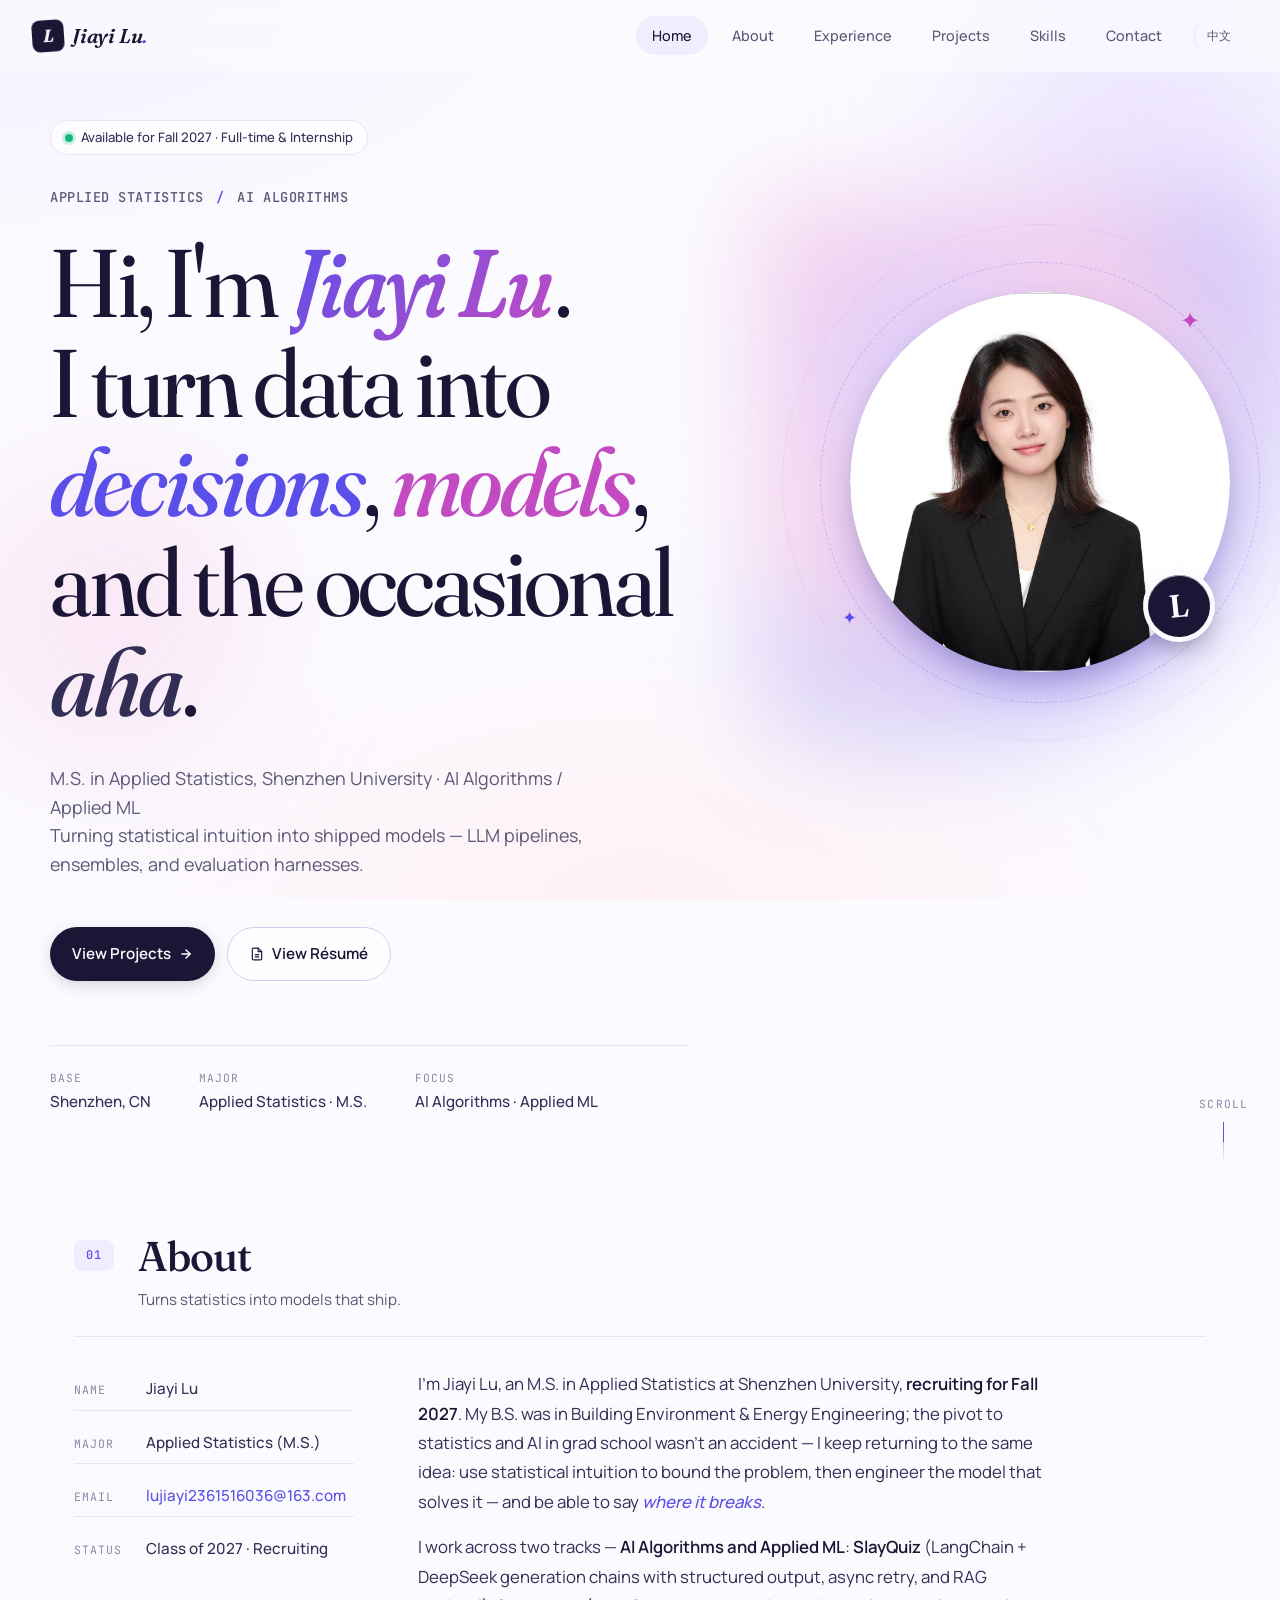
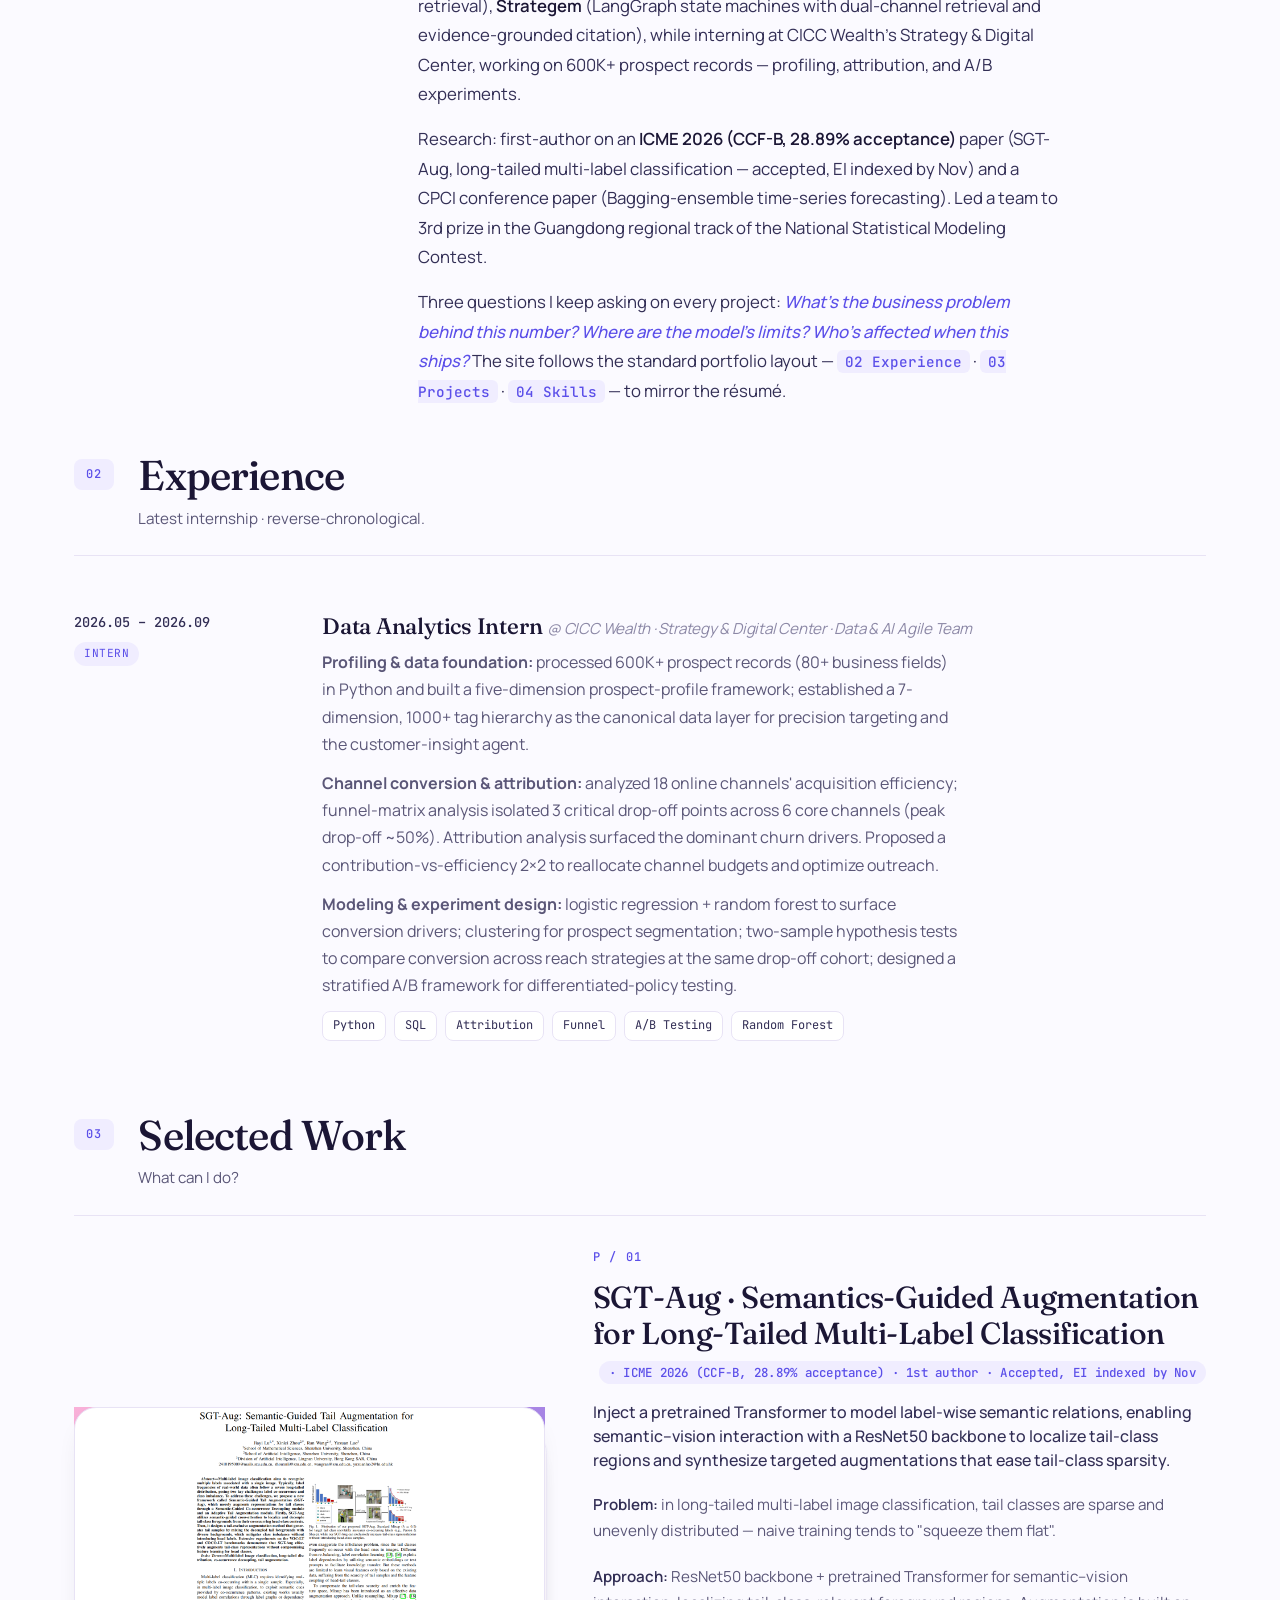
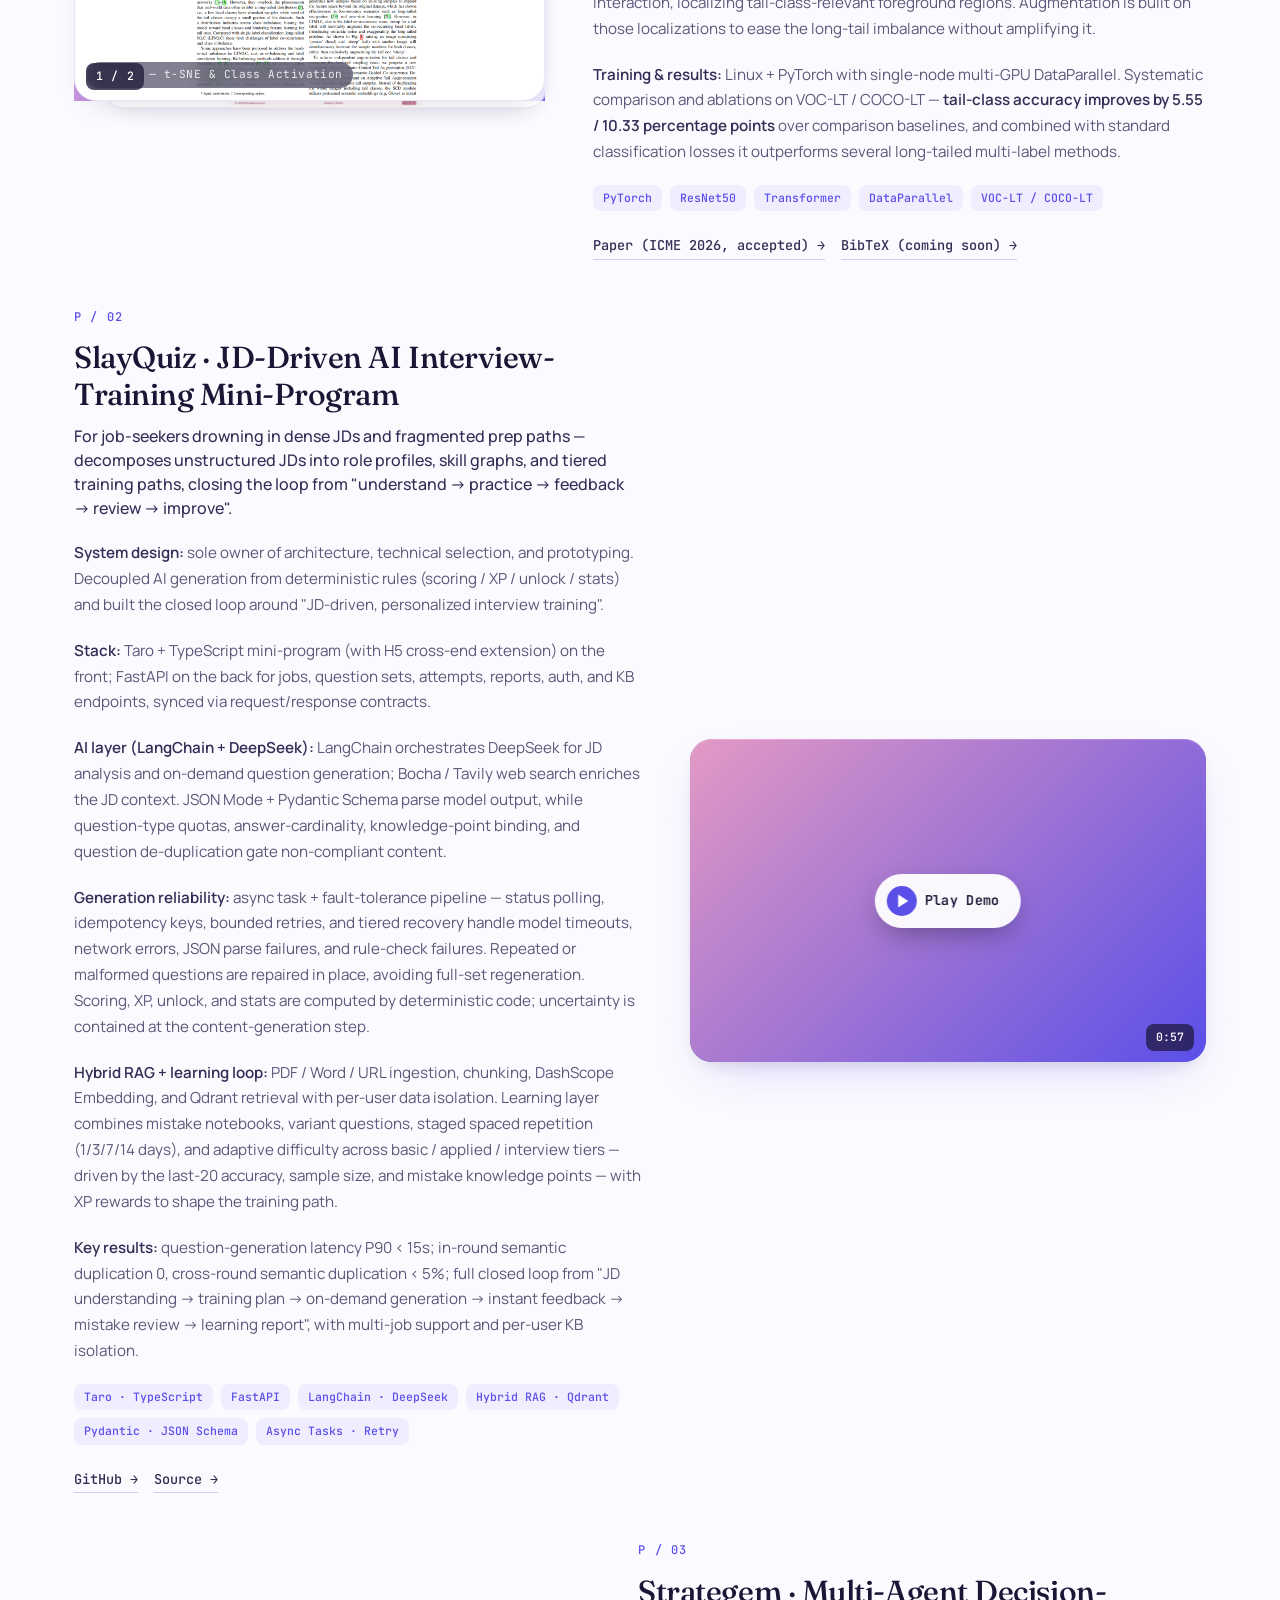
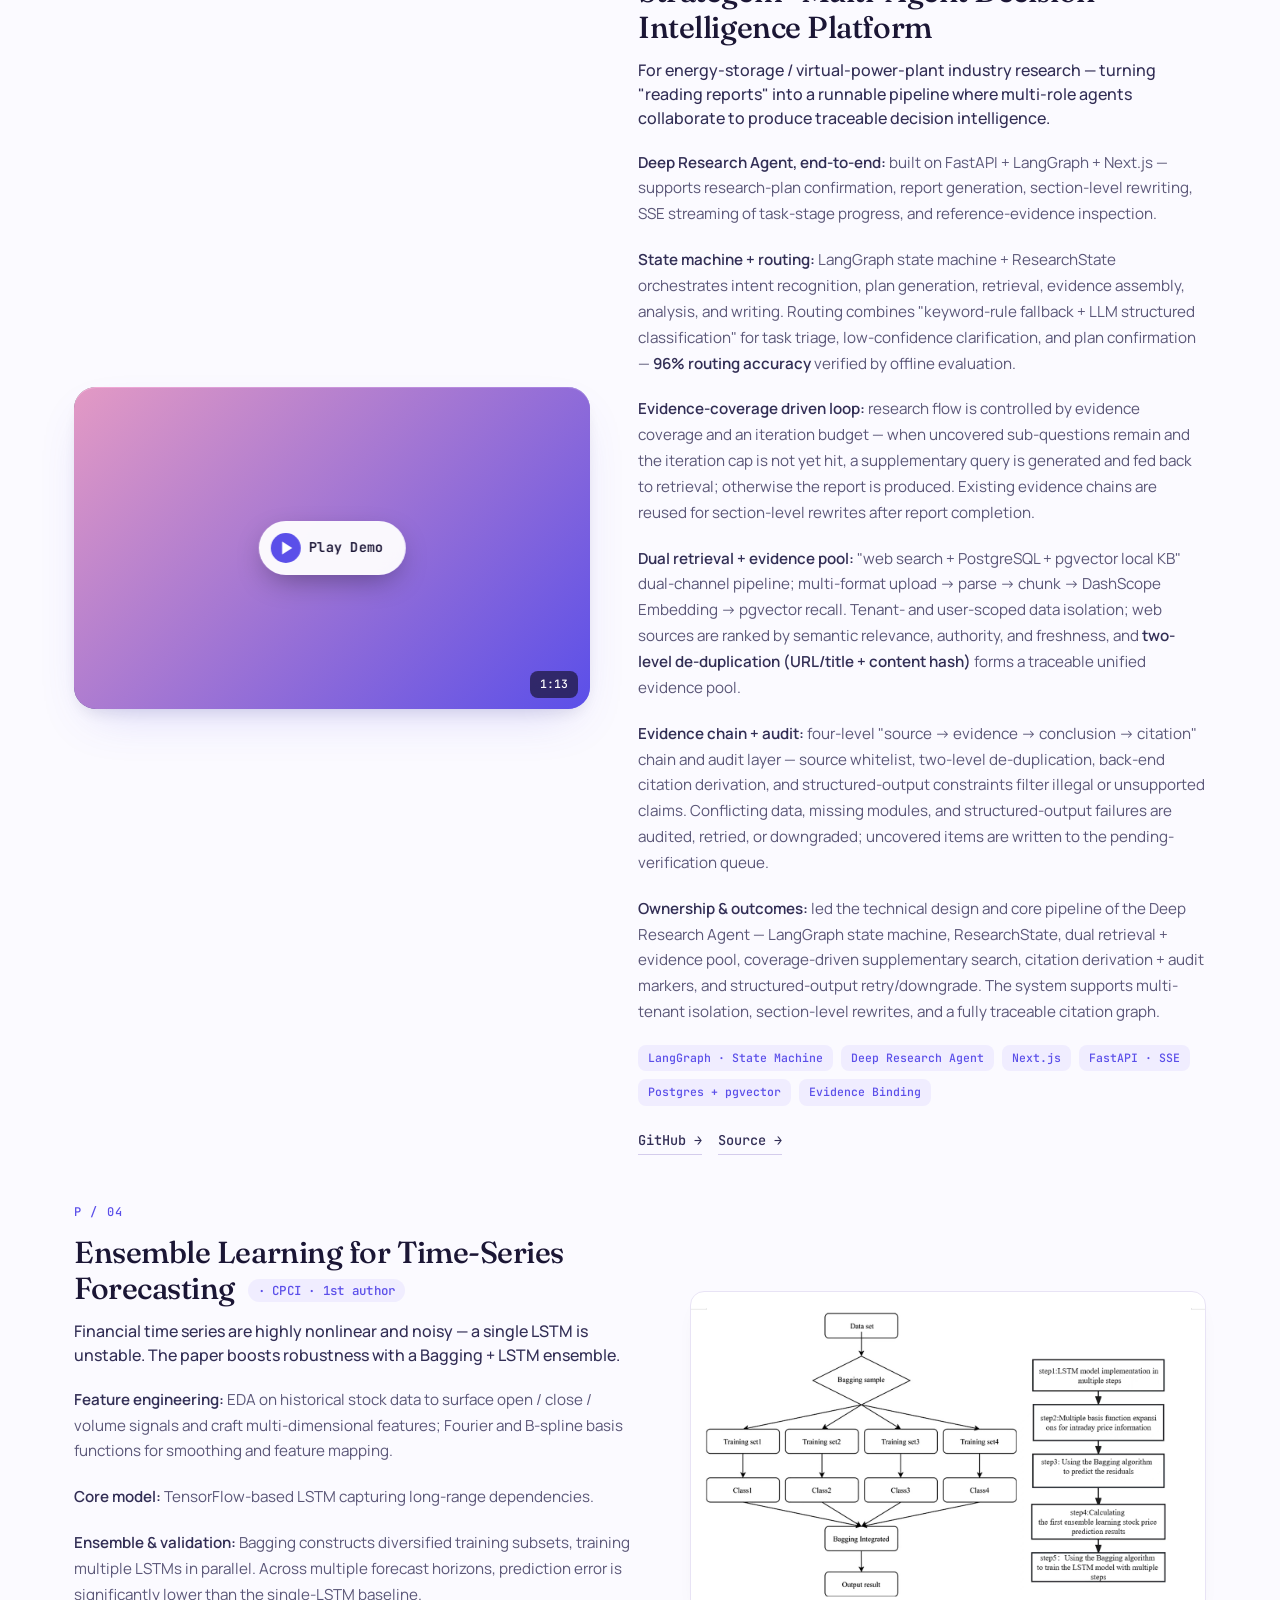
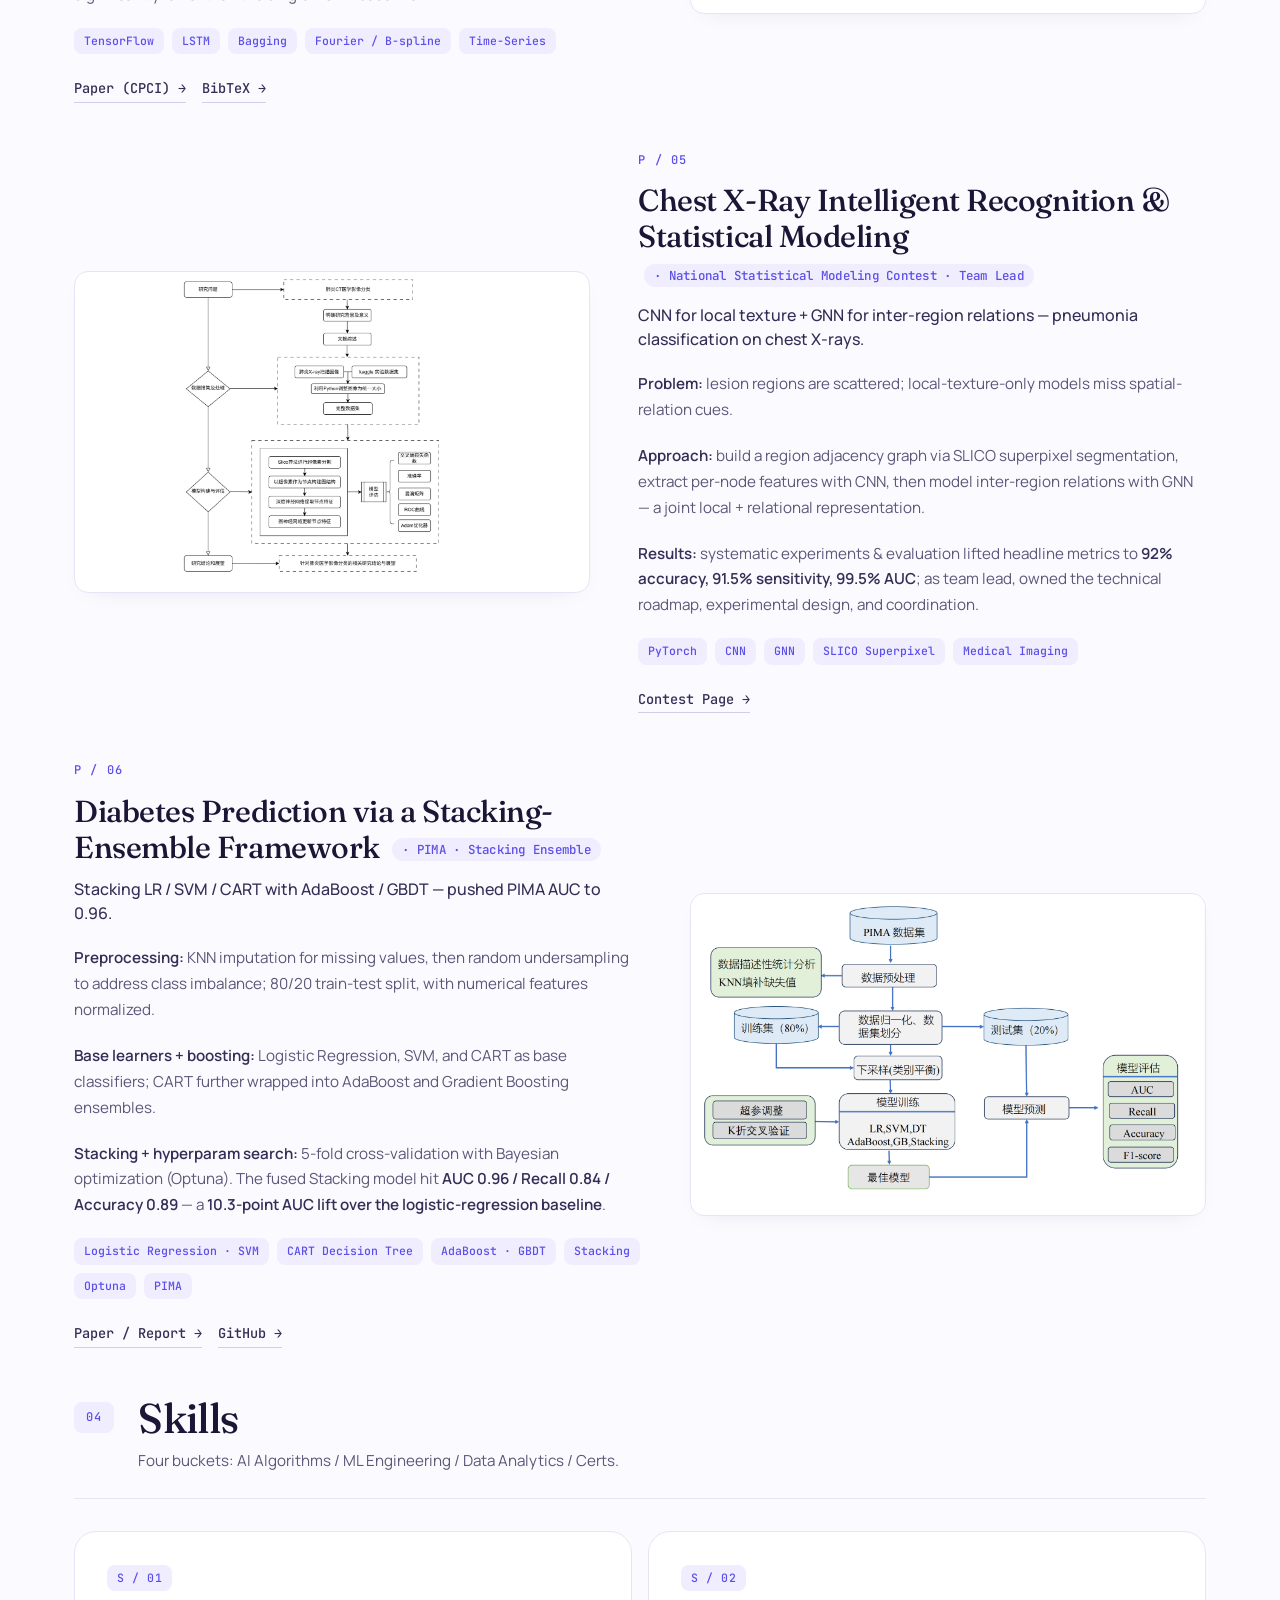
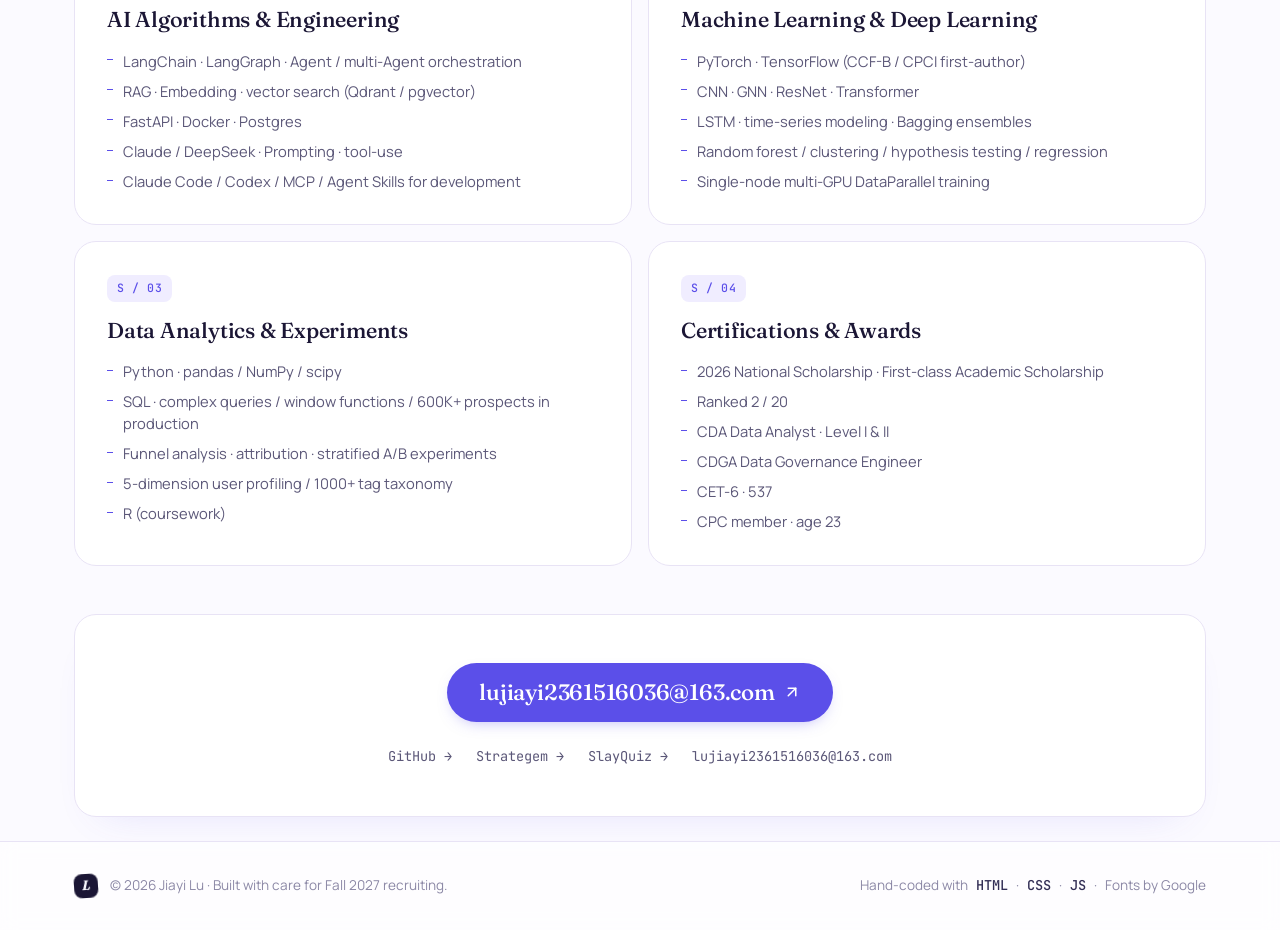
==== commit 1b656492: "content: link the statistics modeling contest homepage and sharpen the projects subtitle - P/05 "Con" ====
--- a/en.html
+++ b/en.html
@@ -229,7 +229,7 @@
                     <span class="section-num">03</span>
                     <div>
                         <h2 class="section-title">Selected Work</h2>
-                        <p class="section-sub">6 projects that best show what I can do.</p>
+                        <p class="section-sub">What can I do?</p>
                     </div>
                 </div>
 
@@ -483,7 +483,7 @@
                                 <li>Medical Imaging</li>
                             </ul>
                             <div class="project-links">
-                                <a href="#" class="project-link">Contest Page →</a>
+                                <a href="http://tjjmds.ai-learning.net/" target="_blank" rel="noopener noreferrer" class="project-link">Contest Page →</a>
                             </div>
                         </div>
                     </li>
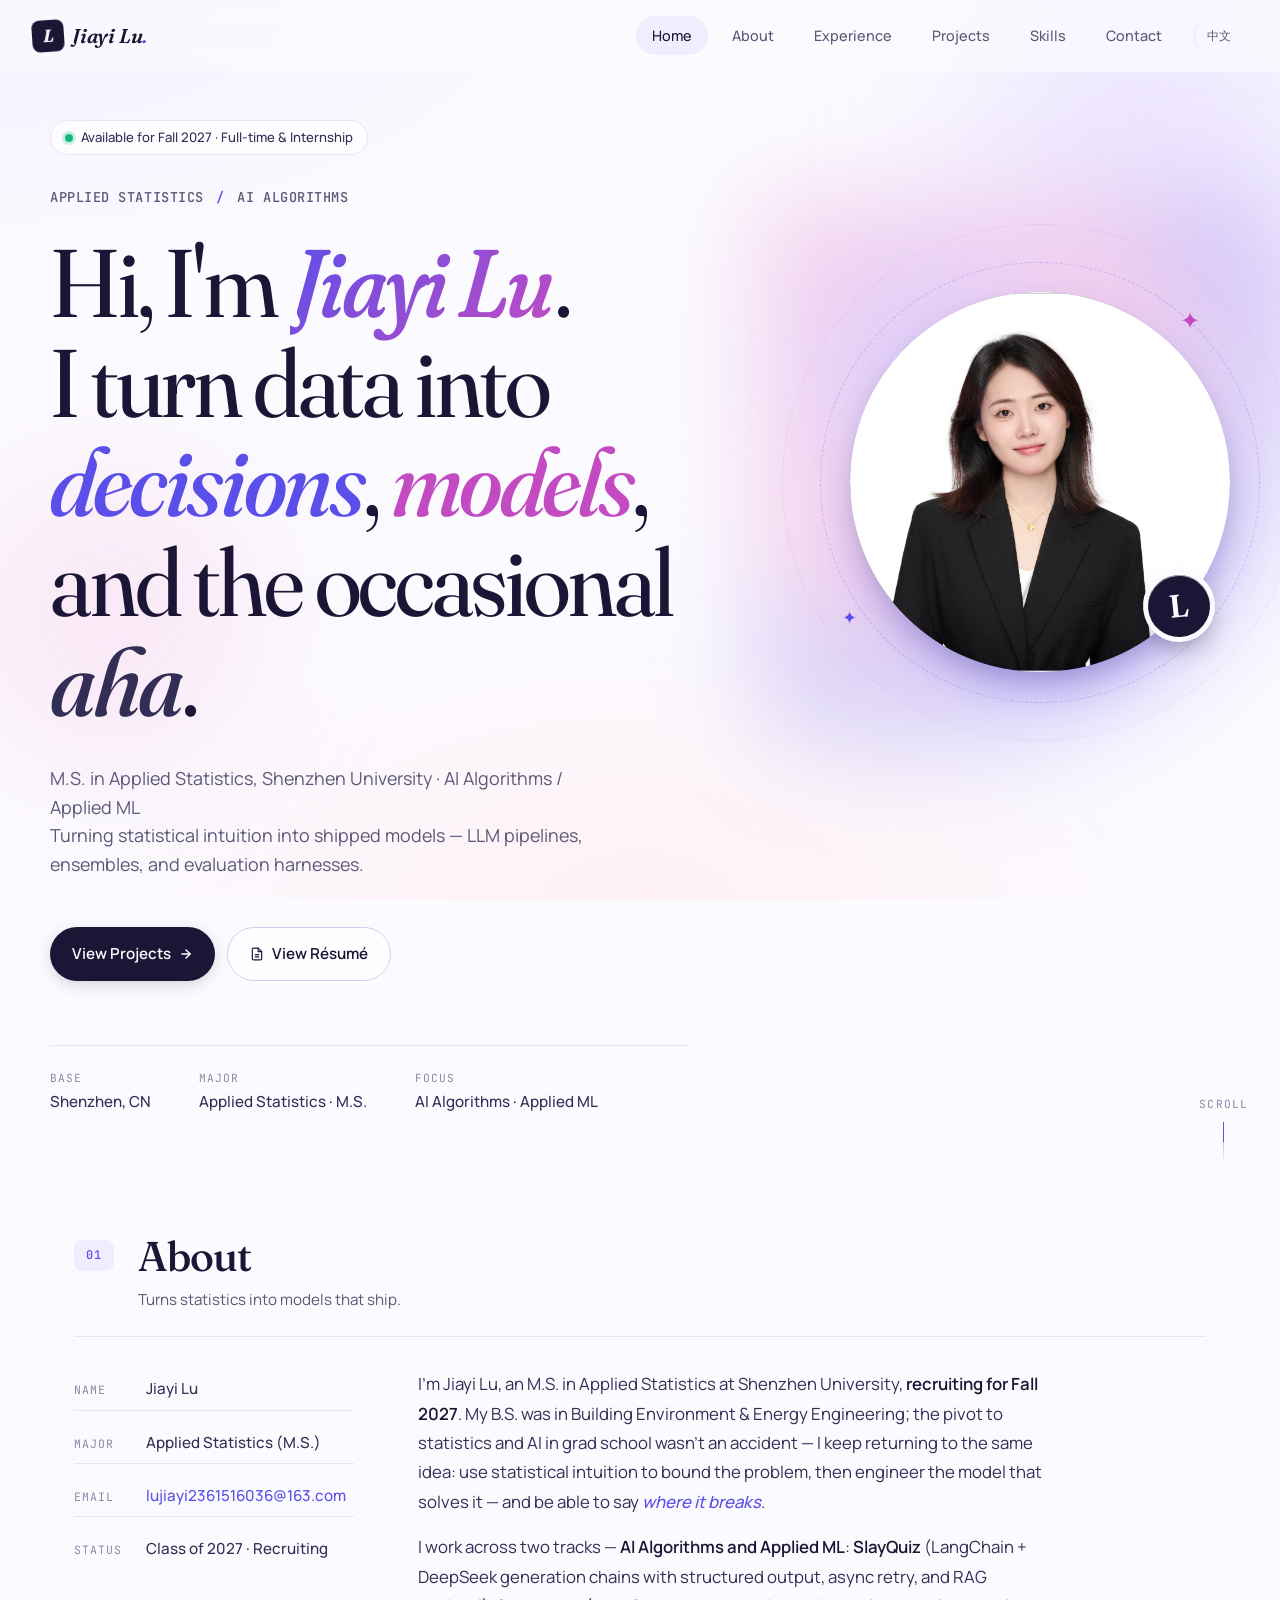
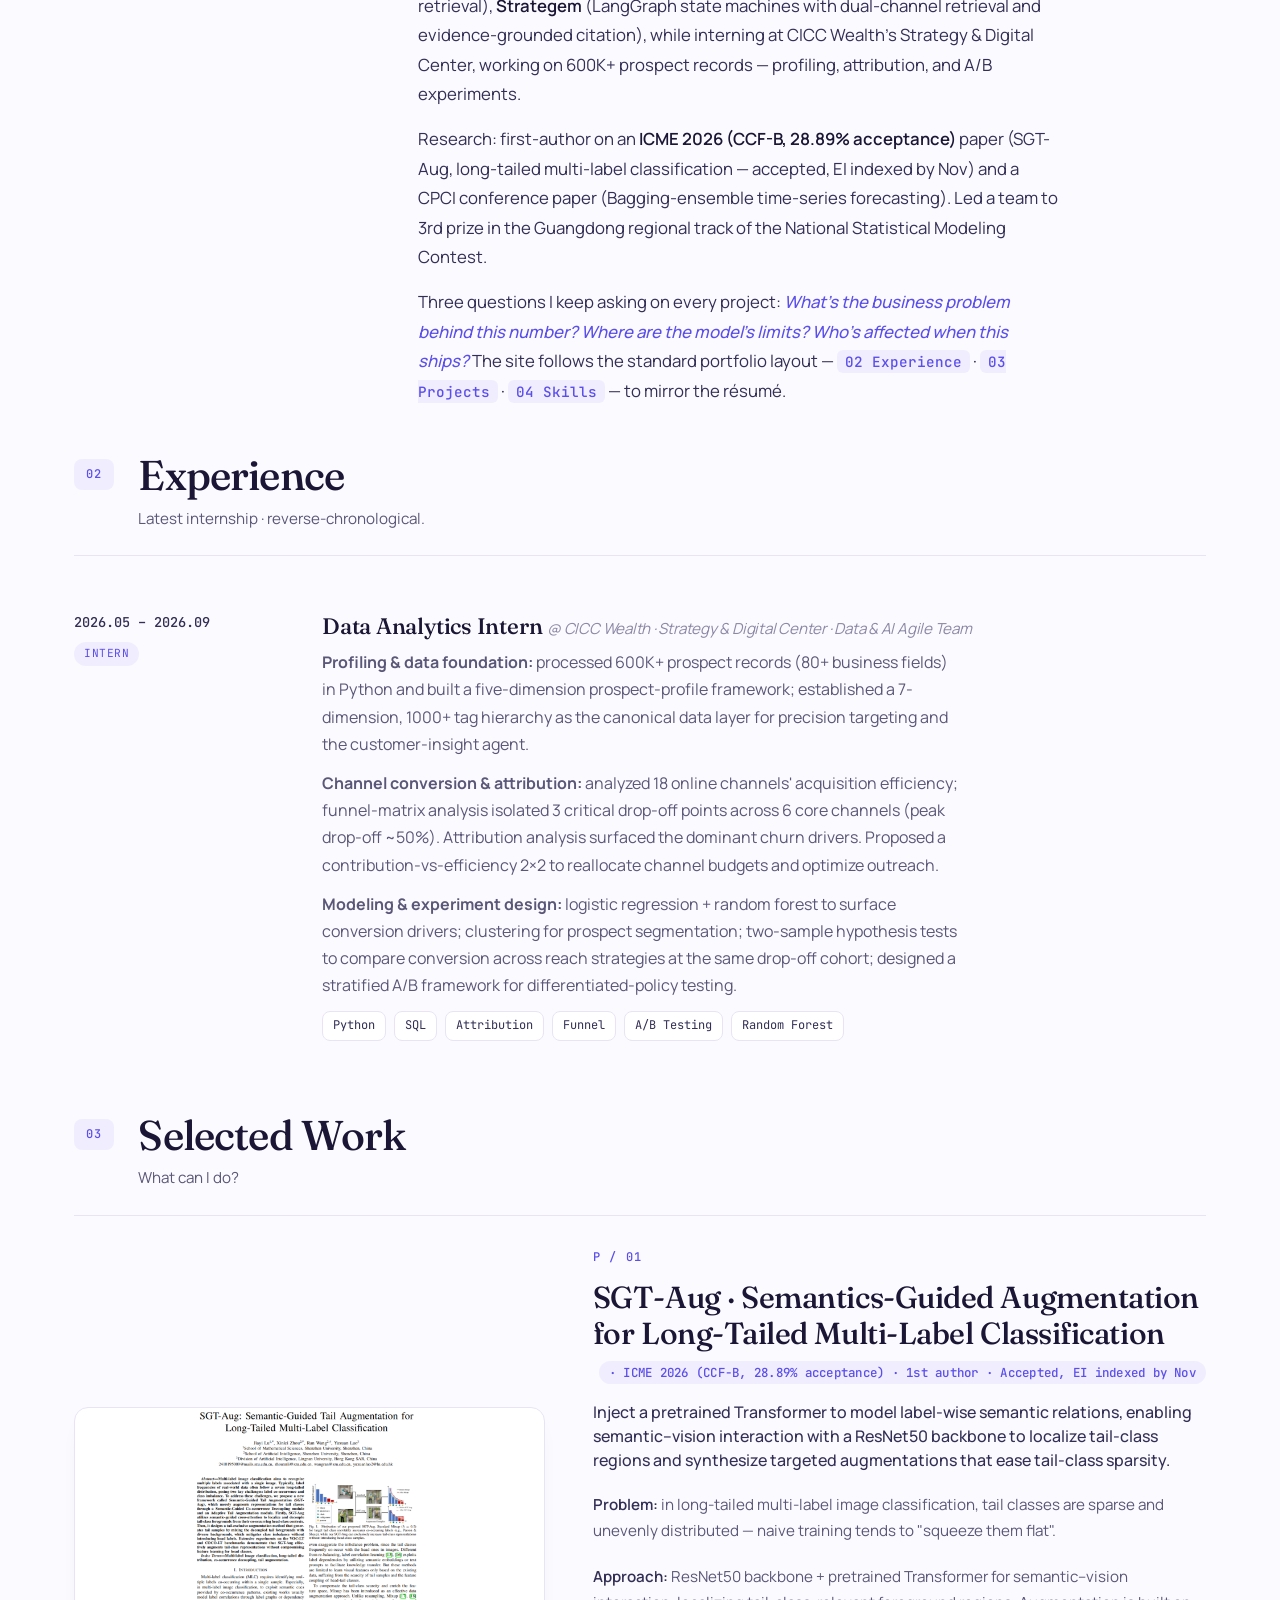
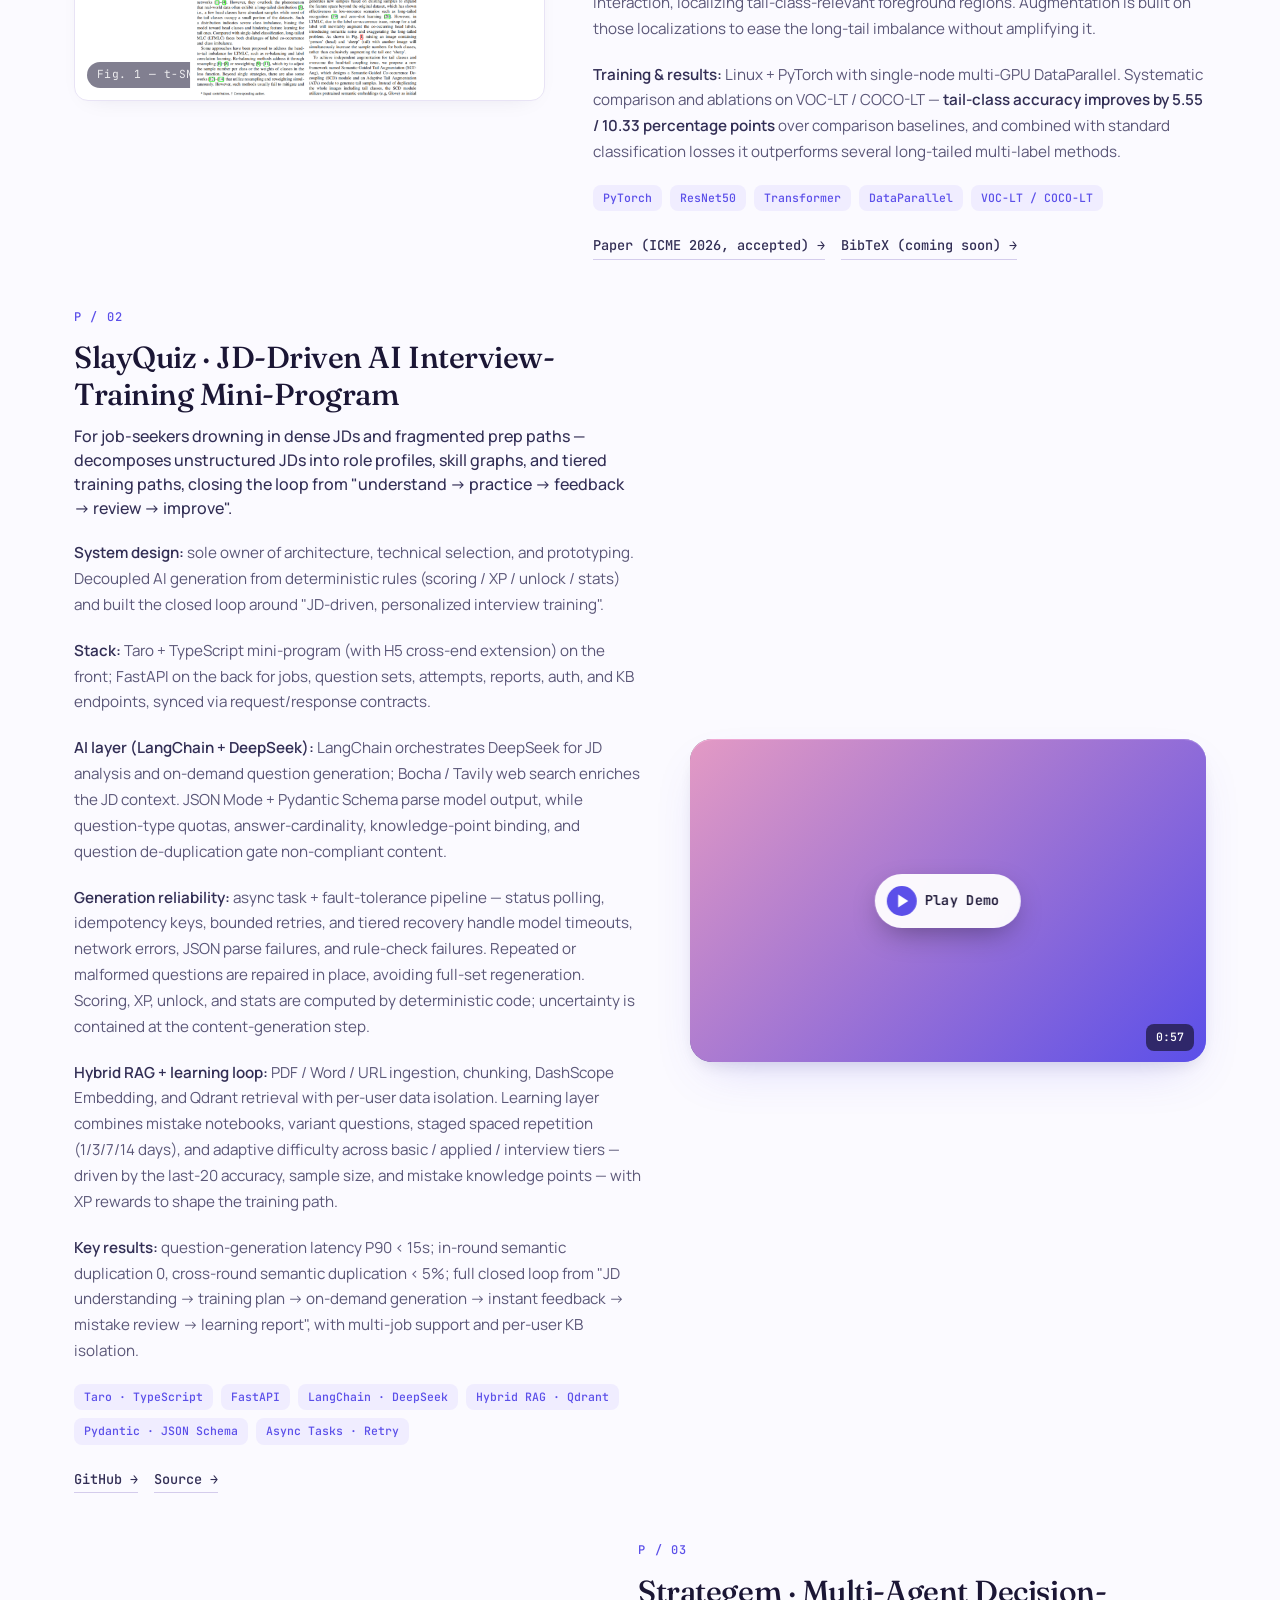
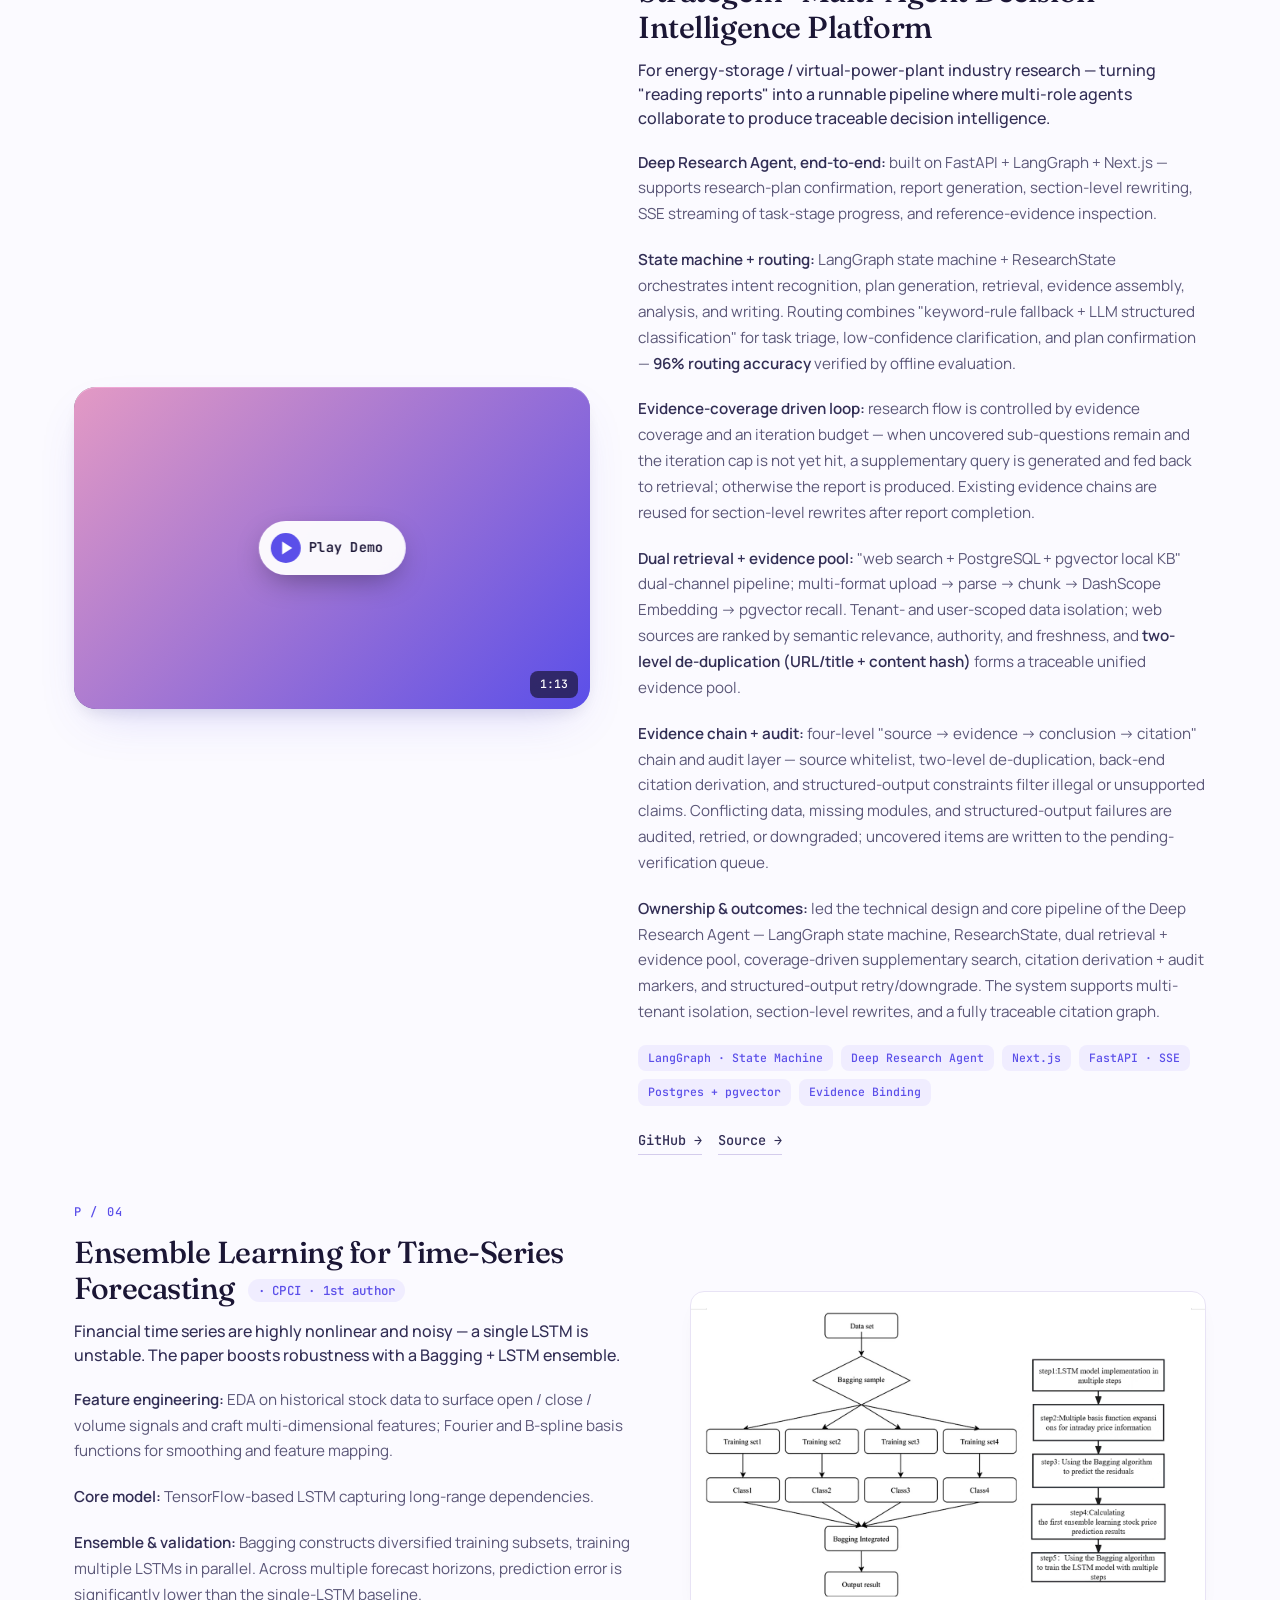
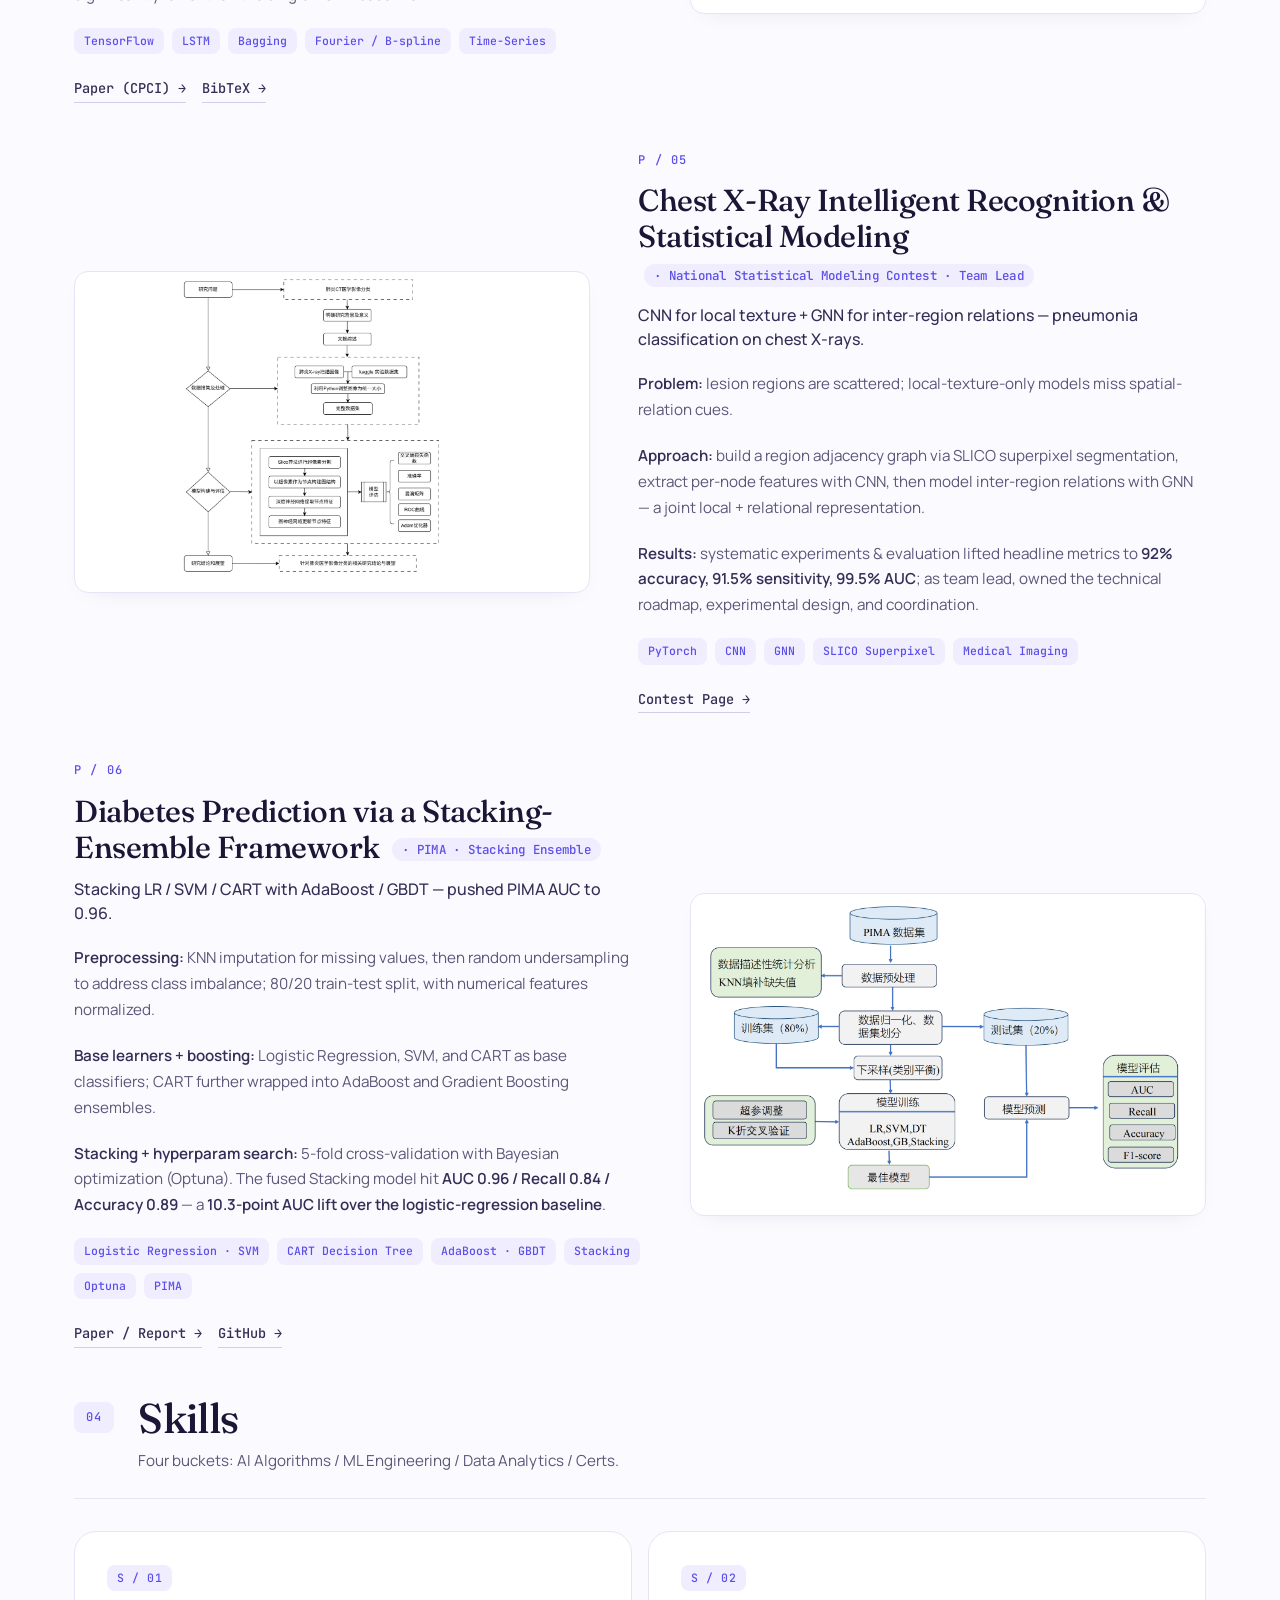
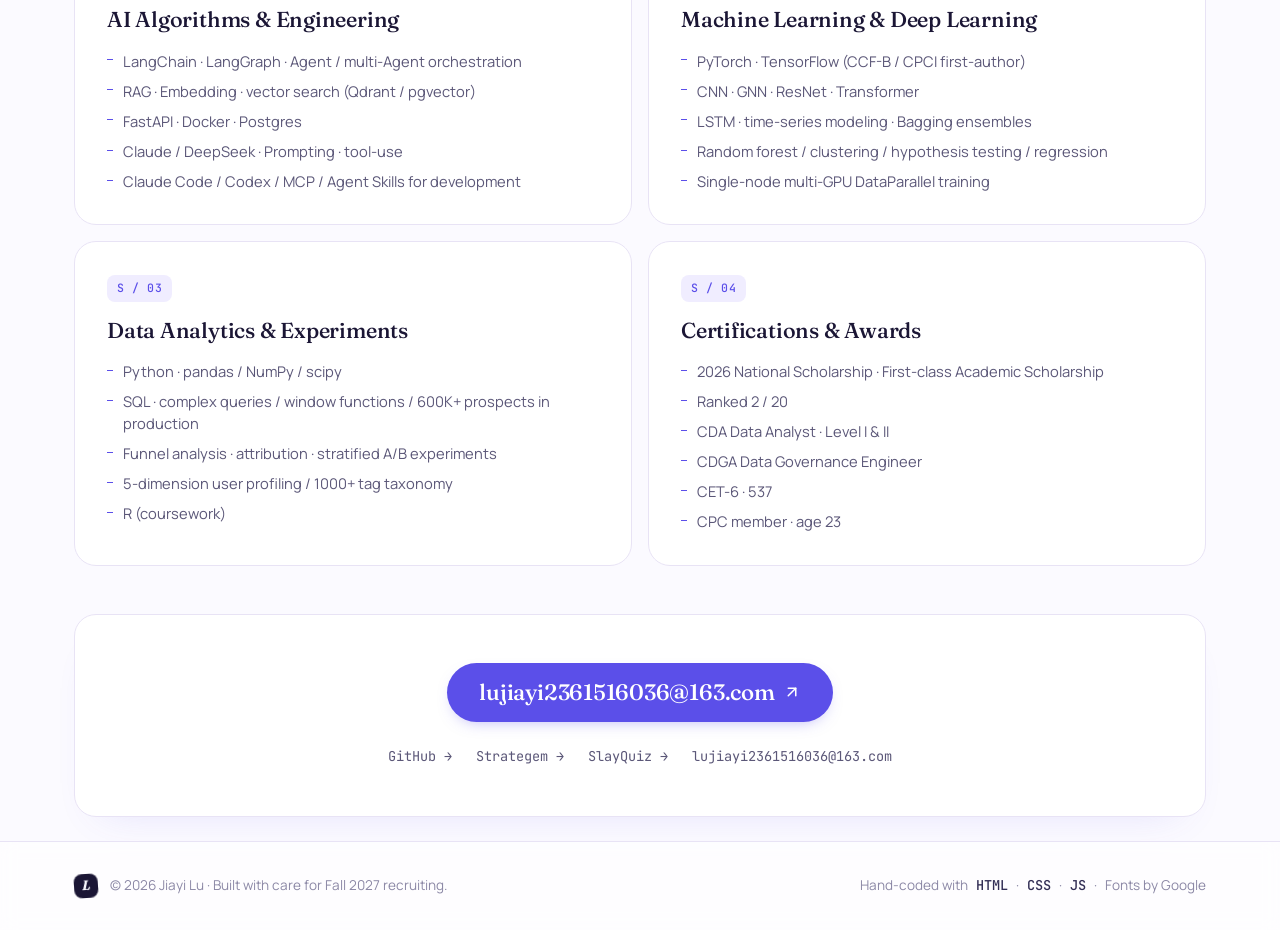
==== commit ae835875: "revert: restore P/01 to a single paper figure Removes the stacked two-card visual (paper figure in f" ====
--- a/en.html
+++ b/en.html
@@ -235,22 +235,15 @@
 
                 <ul class="project-list">
 
-                    <!-- P/01  SGT-Aug — ICME 2026 CCF-B (paper figure + stacked poster) -->
+                    <!-- P/01  SGT-Aug — ICME 2026 CCF-B (paper figure) -->
                     <li class="project-item">
-                        <div class="project-visual project-visual--stack" data-lightbox-group="sgt-aug">
-                            <figure class="stack-card stack-card--front" data-lightbox="image" data-lightbox-src="assets/projects/sgt-aug-figure.png" data-lightbox-caption="SGT-Aug · Fig. 1 — t-SNE &amp; Class Activation">
-                                <img src="assets/projects/sgt-aug-figure.png" alt="SGT-Aug paper figure: t-SNE embedding (left) and class activation (right)" loading="lazy" />
-                                <span class="project-visual-caption">Fig. 1 — t-SNE &amp; Class Activation</span>
-                                <span class="project-zoom" aria-hidden="true">
-                                    <svg width="12" height="12" viewBox="0 0 24 24" fill="none" stroke="currentColor" stroke-width="2.2" stroke-linecap="round" stroke-linejoin="round"><circle cx="11" cy="11" r="7"></circle><line x1="21" y1="21" x2="16.65" y2="16.65"></line><line x1="11" y1="8" x2="11" y2="14"></line><line x1="8" y1="11" x2="14" y2="11"></line></svg>
-                                    View
-                                </span>
-                            </figure>
-                            <figure class="stack-card stack-card--back" data-lightbox="image" data-lightbox-src="assets/projects/sgt-aug-poster.png" data-lightbox-caption="SGT-Aug · ICME 2026 conference poster (full size, click to zoom)">
-                                <img src="assets/projects/sgt-aug-poster.png" alt="SGT-Aug ICME 2026 conference poster: framework, results, and ablations" loading="lazy" />
-                                <span class="project-visual-caption">ICME 2026 Poster</span>
-                            </figure>
-                            <span class="stack-counter" aria-hidden="true">1 / 2</span>
+                        <div class="project-visual project-visual--img" data-lightbox="image" data-lightbox-src="assets/projects/sgt-aug-figure.png" data-lightbox-caption="SGT-Aug · Fig. 1 — t-SNE &amp; Class Activation">
+                            <img src="assets/projects/sgt-aug-figure.png" alt="SGT-Aug paper figure: t-SNE embedding (left) and class activation (right)" loading="lazy" />
+                            <span class="project-visual-caption">Fig. 1 — t-SNE &amp; Class Activation</span>
+                            <span class="project-zoom" aria-hidden="true">
+                                <svg width="12" height="12" viewBox="0 0 24 24" fill="none" stroke="currentColor" stroke-width="2.2" stroke-linecap="round" stroke-linejoin="round"><circle cx="11" cy="11" r="7"></circle><line x1="21" y1="21" x2="16.65" y2="16.65"></line><line x1="11" y1="8" x2="11" y2="14"></line><line x1="8" y1="11" x2="14" y2="11"></line></svg>
+                                View
+                            </span>
                         </div>
                         <div class="project-info">
                             <span class="project-num">P / 01</span>
--- a/styles.css
+++ b/styles.css
@@ -1120,69 +1120,6 @@
     color: var(--ink-3);
     margin-top: 6px;
     text-transform: uppercase;
-}
-
-/* ----- P/01 stacked figures (paper figure in front, poster behind) --
-   Both slides live in the same 16:10 tile so P/01 keeps the original
-   two-column item layout. The poster sits behind, offset so a sliver
-   of it shows; clicking either card opens the lightbox on that slide
-   and the lightbox can page between them. */
-.project-visual--stack {
-    overflow: visible;
-    background: transparent;
-    border: 0;
-    box-shadow: none;
-}
-.stack-card {
-    position: absolute;
-    inset: 0;
-    margin: 0;
-    border-radius: var(--radius-lg);
-    overflow: hidden;
-    border: 1px solid var(--border);
-    background: #fff;
-    box-shadow: 0 12px 30px -16px rgba(27, 22, 53, 0.2);
-    cursor: zoom-in;
-    transition: transform var(--t-med) var(--ease),
-                opacity var(--t-med) var(--ease),
-                box-shadow var(--t-med) var(--ease);
-}
-.stack-card img {
-    width: 100%;
-    height: 100%;
-    object-fit: contain;
-    display: block;
-}
-.stack-card--front {
-    z-index: 2;
-}
-.stack-card--back {
-    z-index: 1;
-    transform: translate(16px, 16px) scale(0.94);
-    opacity: 0.85;
-}
-.project-visual--stack:hover .stack-card--back {
-    transform: translate(7px, 7px) scale(0.975);
-    opacity: 1;
-}
-.project-visual--stack:hover .stack-card--front {
-    transform: scale(0.985);
-}
-.stack-counter {
-    position: absolute;
-    left: var(--s-3);
-    bottom: var(--s-3);
-    z-index: 4;
-    padding: 4px 10px;
-    background: rgba(27, 22, 53, 0.75);
-    color: white;
-    font-family: var(--font-mono);
-    font-size: 0.72rem;
-    font-weight: 500;
-    letter-spacing: 0.06em;
-    border-radius: var(--radius-sm);
-    backdrop-filter: blur(4px);
-    pointer-events: none;
 }
 
 /* ----- Image-based project visual ----------------------
